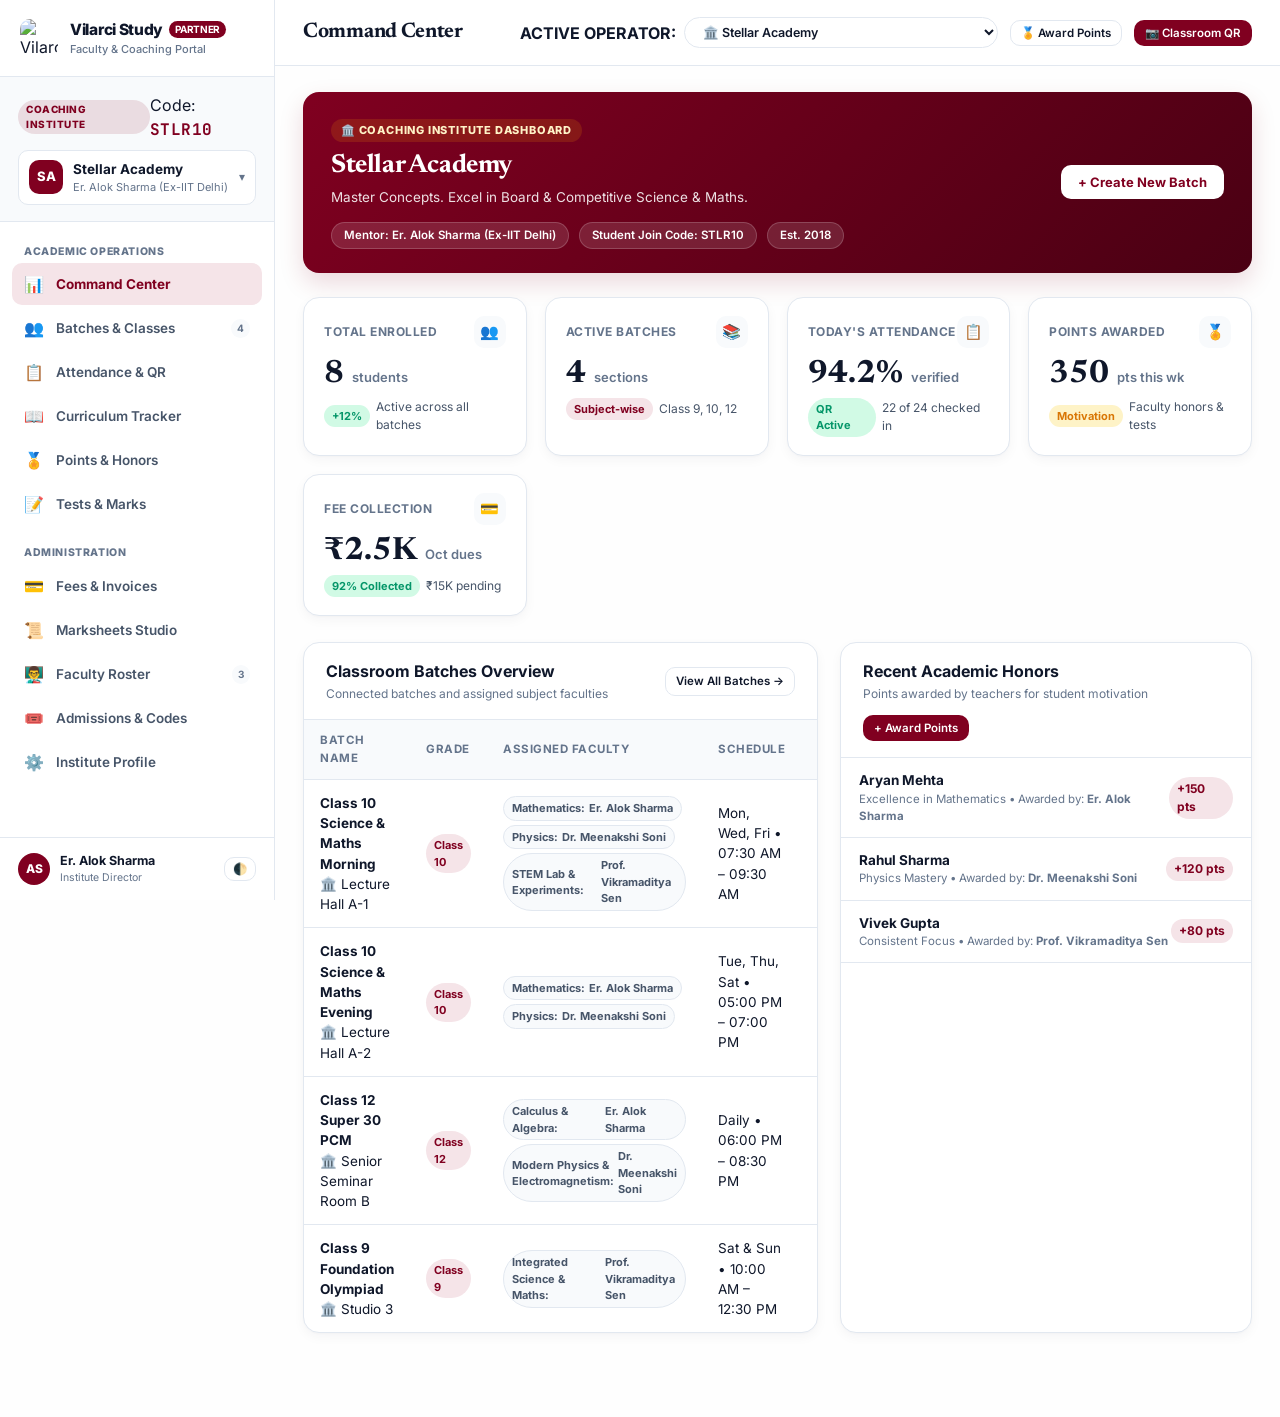
==== Vilarci-study-partner-demo/Antigravity/index.html @ af49e7e1 "feat: complete Vilarci Study Partner prototype (Coaching & Teacher Portal) with dual-operator modes," ====
<!DOCTYPE html>
<html lang="en">
<head>
  <meta charset="UTF-8">
  <meta name="viewport" content="width=device-width, initial-scale=1.0">
  <title>Vilarci Study Partner — Teacher & Coaching Institute Portal</title>
  
  <!-- Favicon -->
  <link rel="icon" type="image/png" href="https://officialpic.vilarci.in/Icons/web-icon.png">
  
  <!-- Google Fonts: Inter, Newsreader, JetBrains Mono -->
  <link rel="preconnect" href="https://fonts.googleapis.com">
  <link rel="preconnect" href="https://fonts.gstatic.com" crossorigin>
  <link href="https://fonts.googleapis.com/css2?family=Inter:wght@400;500;600;700;800&family=JetBrains+Mono:wght@500;700&family=Newsreader:ital,opsz,wght@0,6..72,600;0,6..72,700;1,6..72,600&display=swap" rel="stylesheet">
  
  <link rel="stylesheet" href="css/styles.css">
</head>
<body>

  <div class="app-layout">
    
    <!-- ─── SIDEBAR ───────────────────────────────────────────────────────── -->
    <aside class="app-sidebar" id="appSidebar">
      <div class="sidebar-header">
        <img src="https://officialpic.vilarci.in/Icons/web-icon.png" alt="Vilarci Logo" class="brand-icon">
        <div class="brand-meta">
          <span class="brand-title">Vilarci Study <span class="brand-pill">Partner</span></span>
          <span class="brand-sub">Faculty &amp; Coaching Portal</span>
        </div>
      </div>

      <!-- Active Operator Context Box -->
      <div class="sidebar-operator-box">
        <div class="operator-badge-row">
          <span class="operator-type-tag coaching" id="sidebarOpTypeTag">Coaching Institute</span>
          <span class="text-xs text-muted" id="sidebarOpCodePill">Code: <strong class="op-code-val" id="sidebarOpCode">STLR10</strong></span>
        </div>
        <div class="operator-info-card" id="btnSwitchOperatorCard" title="Click to switch between Coaching Institute and Solo Teacher modes">
          <div class="operator-logo-badge" id="sidebarOpLogo">SA</div>
          <div class="operator-names">
            <div class="op-title" id="sidebarOpName">Stellar Academy</div>
            <div class="op-sub" id="sidebarOpDirector">Er. Alok Sharma (Director)</div>
          </div>
          <span style="font-size:12px; color:var(--text-muted);">▾</span>
        </div>
      </div>

      <!-- Navigation Links -->
      <nav class="sidebar-nav">
        <div class="nav-section-label">Academic Operations</div>
        <a href="#dashboard" class="nav-item active" data-nav="dashboard">
          <span class="nav-icon">📊</span>
          <span>Command Center</span>
        </a>
        <a href="#batches" class="nav-item" data-nav="batches">
          <span class="nav-icon">👥</span>
          <span>Batches &amp; Classes</span>
          <span class="nav-badge" id="navBadgeBatches">4</span>
        </a>
        <a href="#attendance" class="nav-item" data-nav="attendance">
          <span class="nav-icon">📋</span>
          <span>Attendance &amp; QR</span>
        </a>
        <a href="#syllabus" class="nav-item" data-nav="syllabus">
          <span class="nav-icon">📖</span>
          <span>Curriculum Tracker</span>
        </a>
        <a href="#points" class="nav-item" data-nav="points">
          <span class="nav-icon">🏅</span>
          <span>Points &amp; Honors</span>
        </a>
        <a href="#tests" class="nav-item" data-nav="tests">
          <span class="nav-icon">📝</span>
          <span>Tests &amp; Marks</span>
        </a>

        <div class="nav-section-label" style="margin-top:12px;">Administration</div>
        <a href="#fees" class="nav-item" data-nav="fees">
          <span class="nav-icon">💳</span>
          <span>Fees &amp; Invoices</span>
        </a>
        <a href="#marksheets" class="nav-item" data-nav="marksheets">
          <span class="nav-icon">📜</span>
          <span>Marksheets Studio</span>
        </a>
        <a href="#faculty" class="nav-item" id="navItemFaculty" data-nav="faculty">
          <span class="nav-icon">👨‍🏫</span>
          <span>Faculty Roster</span>
          <span class="nav-badge" id="navBadgeFaculty">3</span>
        </a>
        <a href="#admissions" class="nav-item" data-nav="admissions">
          <span class="nav-icon">🎟️</span>
          <span>Admissions &amp; Codes</span>
        </a>
        <a href="#settings" class="nav-item" data-nav="settings">
          <span class="nav-icon">⚙️</span>
          <span>Institute Profile</span>
        </a>
      </nav>

      <!-- Sidebar Footer -->
      <div class="sidebar-footer">
        <div class="user-profile-mini">
          <div class="user-avatar-mini" id="sidebarUserAvatar">AS</div>
          <div class="user-meta-mini">
            <span class="user-name-mini" id="sidebarUserName">Er. Alok Sharma</span>
            <span class="user-role-mini" id="sidebarUserRole">Administrator / Faculty</span>
          </div>
        </div>
        <button type="button" id="btnThemeToggle" class="btn btn-outline btn-sm" title="Toggle Light/Dark Theme" style="padding:4px 8px;">🌓</button>
      </div>
    </aside>

    <!-- ─── MAIN CONTENT ──────────────────────────────────────────────────── -->
    <main class="app-main">
      
      <!-- Top Application Header -->
      <header class="app-header">
        <div class="header-left">
          <button type="button" class="mobile-menu-btn" id="mobileMenuBtn" aria-label="Toggle Navigation">☰</button>
          <h1 class="header-page-title" id="pageTitle">Command Center</h1>
        </div>

        <div class="header-actions">
          <!-- Operator Selector Dropdown -->
          <div style="display:flex; align-items:center; gap:8px;">
            <label for="operatorSelectDropdown" class="text-xs text-muted" style="font-weight:700;">ACTIVE OPERATOR:</label>
            <select id="operatorSelectDropdown" class="operator-switch-select" aria-label="Select Coaching or Teacher Operator">
              <!-- Dynamically populated by JS -->
            </select>
          </div>

          <button type="button" class="btn btn-outline btn-sm" id="btnQuickDispensePoints" title="Award Academic Points to a Student">
            <span>🏅 Award Points</span>
          </button>
          
          <button type="button" class="btn btn-primary btn-sm" id="btnLaunchQrModal">
            <span>📷 Classroom QR</span>
          </button>
        </div>
      </header>

      <!-- Views Container -->
      <div class="view-container">

        <!-- 1. VIEW: COMMAND CENTER (DASHBOARD) -->
        <section id="view-dashboard" class="view-section active">
          
          <!-- Hero Banner -->
          <div class="hero-operator-card" id="dashboardHeroCard">
            <div class="hero-op-left">
              <span class="hero-eyebrow" id="heroOpType">🏛️ COACHING INSTITUTE DASHBOARD</span>
              <h2 class="hero-title" id="heroOpName">Stellar Academy</h2>
              <p class="hero-desc" id="heroOpTagline">Master Concepts. Excel in Board &amp; Competitive Science &amp; Maths.</p>
              <div class="hero-op-badges">
                <span class="hero-pill" id="heroOpDirector">Director: Er. Alok Sharma</span>
                <span class="hero-pill" id="heroOpCode">Join Code: STLR10</span>
                <span class="hero-pill" id="heroOpEst">Est. 2018</span>
              </div>
            </div>
            <div>
              <button type="button" class="btn" style="background:#ffffff; color:var(--primary); font-weight:700;" id="btnHeroCreateBatch">
                + Create New Batch
              </button>
            </div>
          </div>

          <!-- KPI Metric Cards -->
          <div class="kpi-grid">
            <div class="kpi-card">
              <div class="kpi-header">
                <span class="kpi-label">Total Enrolled</span>
                <div class="kpi-icon">👥</div>
              </div>
              <div class="kpi-metric-row">
                <span class="kpi-value" id="kpiTotalStudents">84</span>
                <span class="kpi-unit">students</span>
              </div>
              <div class="kpi-subtext">
                <span class="badge badge-success">+12%</span>
                <span>Active across all batches</span>
              </div>
            </div>

            <div class="kpi-card">
              <div class="kpi-header">
                <span class="kpi-label">Active Batches</span>
                <div class="kpi-icon">📚</div>
              </div>
              <div class="kpi-metric-row">
                <span class="kpi-value" id="kpiActiveBatches">4</span>
                <span class="kpi-unit">sections</span>
              </div>
              <div class="kpi-subtext">
                <span class="badge badge-primary">Subject-wise</span>
                <span>Class 9, 10, 12</span>
              </div>
            </div>

            <div class="kpi-card">
              <div class="kpi-header">
                <span class="kpi-label">Today's Attendance</span>
                <div class="kpi-icon">📋</div>
              </div>
              <div class="kpi-metric-row">
                <span class="kpi-value" id="kpiAttendanceRate">94.2%</span>
                <span class="kpi-unit">verified</span>
              </div>
              <div class="kpi-subtext">
                <span class="badge badge-success">QR Active</span>
                <span>22 of 24 checked in</span>
              </div>
            </div>

            <div class="kpi-card">
              <div class="kpi-header">
                <span class="kpi-label">Points Awarded</span>
                <div class="kpi-icon">🏅</div>
              </div>
              <div class="kpi-metric-row">
                <span class="kpi-value" id="kpiPointsAwarded">1,850</span>
                <span class="kpi-unit">pts this wk</span>
              </div>
              <div class="kpi-subtext">
                <span class="badge badge-warning">Motivation</span>
                <span>Faculty honors &amp; tests</span>
              </div>
            </div>

            <div class="kpi-card">
              <div class="kpi-header">
                <span class="kpi-label">Fee Collection</span>
                <div class="kpi-icon">💳</div>
              </div>
              <div class="kpi-metric-row">
                <span class="kpi-value" id="kpiFeeCollection">₹1.85L</span>
                <span class="kpi-unit">Oct dues</span>
              </div>
              <div class="kpi-subtext">
                <span class="badge badge-success">92% Collected</span>
                <span>₹15K pending</span>
              </div>
            </div>
          </div>

          <!-- Dashboard Two-Column Grid: Live Batches Overview + Recent Points Dispatches -->
          <div class="dashboard-grid">
            <!-- Left Column: Active Batches with Subject-wise Faculty -->
            <article class="card">
              <div class="card-header">
                <div class="card-title-box">
                  <h3 class="card-title">Classroom Batches Overview</h3>
                  <span class="card-subtitle">Connected batches and assigned subject faculties</span>
                </div>
                <a href="#batches" class="btn btn-outline btn-sm">View All Batches →</a>
              </div>
              <div class="card-body" style="padding:0;">
                <div class="table-responsive">
                  <table class="data-table" id="dashboardBatchesTable">
                    <thead>
                      <tr>
                        <th>Batch Name</th>
                        <th>Grade</th>
                        <th>Assigned Faculty</th>
                        <th>Schedule</th>
                        <th>Enrolled</th>
                      </tr>
                    </thead>
                    <tbody id="dashboardBatchesBody">
                      <!-- Populated dynamically by JS -->
                    </tbody>
                  </table>
                </div>
              </div>
            </article>

            <!-- Right Column: Recent Honors & Points Dispatched -->
            <article class="card">
              <div class="card-header">
                <div class="card-title-box">
                  <h3 class="card-title">Recent Academic Honors</h3>
                  <span class="card-subtitle">Points awarded by teachers for student motivation</span>
                </div>
                <button type="button" class="btn btn-primary btn-sm" id="btnDashAwardPoints">+ Award Points</button>
              </div>
              <div class="card-body" style="padding:0;">
                <div id="dashboardRecentPointsList">
                  <!-- Populated dynamically by JS -->
                </div>
              </div>
            </article>
          </div>
        </section>

        <!-- 2. VIEW: BATCHES & CLASSES -->
        <section id="view-batches" class="view-section">
          <div style="display:flex; justify-content:space-between; align-items:center; flex-wrap:wrap; gap:12px; margin-bottom:20px;">
            <div>
              <h2 style="font-size:20px; font-weight:800;">Classroom Batches &amp; Subject Divisions</h2>
              <p class="text-xs text-muted" style="margin-top:2px;">In coaching institutes, batches feature multiple teachers per subject. In solo tuitions, teachers manage their own batches.</p>
            </div>
            <button type="button" class="btn btn-primary" id="btnCreateBatchModal">+ Create New Batch</button>
          </div>

          <!-- Batches Cards Grid -->
          <div class="batches-grid" id="batchesGridContainer">
            <!-- Populated dynamically by JS -->
          </div>

          <!-- Batch Student Roster Viewer (when a batch is selected) -->
          <article class="card" id="batchStudentsRosterCard" style="margin-top:26px;">
            <div class="card-header" style="flex-wrap:wrap; gap:10px;">
              <div>
                <h3 class="card-title" id="rosterBatchTitle">Enrolled Students — Class 10 Science &amp; Maths Morning</h3>
                <span class="card-subtitle">Live points, study streaks, parent contacts, and fee statuses</span>
              </div>
              <div style="display:flex; gap:8px;">
                <button type="button" class="btn btn-outline btn-sm" id="btnExportRoster">Export CSV</button>
                <button type="button" class="btn btn-primary btn-sm" id="btnAddStudentToBatch">+ Add Student</button>
              </div>
            </div>
            <div class="card-body" style="padding:0;">
              <div class="table-responsive">
                <table class="data-table">
                  <thead>
                    <tr>
                      <th>Roll No</th>
                      <th>Student Name</th>
                      <th>Parent / Guardian Contacts</th>
                      <th>Learning Points</th>
                      <th>Streak</th>
                      <th>Attendance</th>
                      <th>Fee Status</th>
                      <th>Actions</th>
                    </tr>
                  </thead>
                  <tbody id="rosterStudentsTableBody">
                    <!-- Populated dynamically by JS -->
                  </tbody>
                </table>
              </div>
            </div>
          </article>
        </section>

        <!-- 3. VIEW: ATTENDANCE & QR CODE TERMINAL -->
        <section id="view-attendance" class="view-section">
          <!-- QR Generator Box -->
          <div class="qr-terminal-box">
            <div class="qr-code-graphic" id="qrCodeDisplayContainer">
              <!-- Animated SVG QR Code -->
              <svg viewBox="0 0 100 100" xmlns="http://www.w3.org/2000/svg">
                <!-- QR Position Detection Patterns -->
                <rect x="5" y="5" width="28" height="28" fill="#800020" rx="3"/>
                <rect x="9" y="9" width="20" height="20" fill="#ffffff" rx="2"/>
                <rect x="13" y="13" width="12" height="12" fill="#800020" rx="1"/>

                <rect x="67" y="5" width="28" height="28" fill="#800020" rx="3"/>
                <rect x="71" y="9" width="20" height="20" fill="#ffffff" rx="2"/>
                <rect x="75" y="13" width="12" height="12" fill="#800020" rx="1"/>

                <rect x="5" y="67" width="28" height="28" fill="#800020" rx="3"/>
                <rect x="9" y="71" width="20" height="20" fill="#ffffff" rx="2"/>
                <rect x="13" y="75" width="12" height="12" fill="#800020" rx="1"/>

                <!-- QR Data Matrix Pattern -->
                <rect x="38" y="10" width="5" height="5" fill="#800020"/>
                <rect x="48" y="10" width="5" height="5" fill="#800020"/>
                <rect x="58" y="10" width="5" height="5" fill="#800020"/>
                <rect x="40" y="22" width="6" height="6" fill="#800020"/>
                <rect x="52" y="24" width="7" height="7" fill="#800020"/>
                <rect x="12" y="42" width="6" height="6" fill="#800020"/>
                <rect x="24" y="44" width="7" height="7" fill="#800020"/>
                <rect x="38" y="40" width="8" height="8" fill="#D97706"/>
                <rect x="52" y="42" width="6" height="6" fill="#800020"/>
                <rect x="68" y="44" width="8" height="8" fill="#800020"/>
                <rect x="82" y="40" width="6" height="6" fill="#800020"/>
                <rect x="40" y="60" width="6" height="6" fill="#800020"/>
                <rect x="54" y="58" width="8" height="8" fill="#800020"/>
                <rect x="42" y="74" width="7" height="7" fill="#800020"/>
                <rect x="58" y="72" width="6" height="6" fill="#800020"/>
                <rect x="74" y="68" width="6" height="6" fill="#800020"/>
                <rect x="84" y="78" width="6" height="6" fill="#800020"/>
              </svg>
            </div>

            <div class="qr-terminal-info">
              <span class="qr-terminal-badge">LIVE CLASSROOM QR TERMINAL</span>
              <h2 class="qr-terminal-title" id="qrBatchTitle">Class 10 Science &amp; Maths Morning Check-in</h2>
              <p class="qr-terminal-desc">Project this QR code onto the classroom screen or tablet. Students scan using their <strong>Vilarci Study</strong> mobile portal to verify attendance and claim <strong>+10 learning points</strong>.</p>
              <div style="display:flex; gap:10px; align-items:center; flex-wrap:wrap;">
                <span class="qr-token-pill" id="qrTokenDisplay">TOKEN: STLR-QR-20261019-B10M-SECURE</span>
                <button type="button" class="btn btn-outline btn-sm" id="btnRefreshQr">🔄 Refresh Token</button>
                <button type="button" class="btn btn-primary btn-sm" id="btnProjectorMode">📺 Fullscreen Mode</button>
              </div>
            </div>
          </div>

          <!-- Attendance Roster Grid Card -->
          <article class="card">
            <div class="card-header" style="flex-wrap:wrap; gap:12px;">
              <div>
                <h3 class="card-title">Daily Attendance Sheet — 19 Oct 2026</h3>
                <span class="card-subtitle">Click Present, Absent, or Late to manually override student status</span>
              </div>
              <div style="display:flex; gap:8px;">
                <button type="button" class="btn btn-outline btn-sm" id="btnMarkAllPresent">✓ Mark All Present</button>
                <button type="button" class="btn btn-primary btn-sm" id="btnSaveAttendance">Save Attendance Session</button>
              </div>
            </div>
            <div class="card-body" style="padding:0;">
              <div class="table-responsive">
                <table class="data-table">
                  <thead>
                    <tr>
                      <th>Roll No</th>
                      <th>Student Name</th>
                      <th>QR Check-in Time</th>
                      <th>Status Toggle</th>
                      <th>Points Granted</th>
                      <th>Parent Notification</th>
                    </tr>
                  </thead>
                  <tbody id="attendanceSheetTableBody">
                    <!-- Populated dynamically by JS -->
                  </tbody>
                </table>
              </div>
            </div>
          </article>
        </section>

        <!-- 4. VIEW: CURRICULUM & SYLLABUS TRACKER -->
        <section id="view-syllabus" class="view-section">
          <div style="display:flex; justify-content:space-between; align-items:center; flex-wrap:wrap; gap:12px; margin-bottom:20px;">
            <div>
              <h2 style="font-size:20px; font-weight:800;">Curriculum &amp; Syllabus Manager</h2>
              <p class="text-xs text-muted" style="margin-top:2px;">Track lecture progression, set topic completion, and see how many students marked revision on their portal.</p>
            </div>
            <button type="button" class="btn btn-primary" id="btnAddTopicModal">+ Add Chapter / Topic</button>
          </div>

          <article class="card">
            <div class="card-header">
              <div class="card-title-box">
                <h3 class="card-title">Curriculum Topics Breakdown</h3>
                <span class="card-subtitle">Filtered for active operator batches</span>
              </div>
              <div style="display:flex; gap:8px;">
                <select id="syllabusBatchFilter" class="form-select" style="font-size:12px; padding:4px 10px; width:auto;">
                  <!-- Populated dynamically -->
                </select>
              </div>
            </div>
            <div class="card-body" style="padding:0;">
              <div class="table-responsive">
                <table class="data-table">
                  <thead>
                    <tr>
                      <th>Subject</th>
                      <th>Chapter</th>
                      <th>Topic Description</th>
                      <th>Assigned Faculty</th>
                      <th>Status</th>
                      <th>Students Revised</th>
                      <th>Actions</th>
                    </tr>
                  </thead>
                  <tbody id="syllabusTableBody">
                    <!-- Populated dynamically by JS -->
                  </tbody>
                </table>
              </div>
            </div>
          </article>
        </section>

        <!-- 5. VIEW: POINTS & ACADEMIC HONORS DISPENSER -->
        <section id="view-points" class="view-section">
          <div style="display:flex; justify-content:space-between; align-items:center; flex-wrap:wrap; gap:12px; margin-bottom:20px;">
            <div>
              <h2 style="font-size:20px; font-weight:800;">Academic Points &amp; Honors Dispenser</h2>
              <p class="text-xs text-muted" style="margin-top:2px;">Award academic honors to students. These points appear on the student portal and drive the <strong>Batch Point Leaderboard</strong>!</p>
            </div>
          </div>

          <!-- Two-Column Layout: Award Form + Live Batch Leaderboard Preview -->
          <div class="dashboard-grid">
            
            <!-- Left: Award Points Form Card -->
            <article class="card">
              <div class="card-header">
                <div class="card-title-box">
                  <h3 class="card-title">Grant Faculty Points</h3>
                  <span class="card-subtitle">Award points for test scores, homework diligence, or classroom excellence</span>
                </div>
              </div>
              <div class="card-body">
                <form id="formAwardPoints">
                  <div class="form-group">
                    <label class="form-label" for="awardSelectBatch">1. Select Batch:</label>
                    <select id="awardSelectBatch" class="form-select" required>
                      <!-- Populated dynamically -->
                    </select>
                  </div>

                  <div class="form-group">
                    <label class="form-label" for="awardSelectStudent">2. Select Student:</label>
                    <select id="awardSelectStudent" class="form-select" required>
                      <!-- Populated dynamically -->
                    </select>
                  </div>

                  <div class="form-group">
                    <label class="form-label" for="awardPointsAmount">3. Points to Grant:</label>
                    <div style="display:flex; gap:8px; margin-bottom:8px;">
                      <button type="button" class="btn btn-outline btn-sm quick-pts-btn" data-pts="50">+50 pts</button>
                      <button type="button" class="btn btn-outline btn-sm quick-pts-btn" data-pts="100">+100 pts</button>
                      <button type="button" class="btn btn-outline btn-sm quick-pts-btn" data-pts="150">+150 pts</button>
                      <button type="button" class="btn btn-outline btn-sm quick-pts-btn" data-pts="200">+200 pts</button>
                    </div>
                    <input type="number" id="awardPointsAmount" class="form-input" min="10" max="1000" value="100" required>
                  </div>

                  <div class="form-group">
                    <label class="form-label" for="awardCategory">4. Achievement Category:</label>
                    <select id="awardCategory" class="form-select" required>
                      <option value="Excellence in Mathematics">🏅 Test Excellence &amp; Score Mastery</option>
                      <option value="Physics Problem Solving">💡 Concept Mastery &amp; Problem Solving</option>
                      <option value="Consistent Homework Diligence">🔥 Homework Diligence &amp; Streak</option>
                      <option value="Classroom Participation & Peer Help">🤝 Peer Assistance &amp; STEM Lab Leadership</option>
                      <option value="Special Faculty Honor">⭐ Special Director / Faculty Citation</option>
                    </select>
                  </div>

                  <div class="form-group">
                    <label class="form-label" for="awardReasonText">5. Teacher's Note / Feedback:</label>
                    <textarea id="awardReasonText" class="form-textarea" rows="3" placeholder="e.g. Scored 100/100 in Quadratic Equations test with exceptional neatness." required></textarea>
                  </div>

                  <button type="submit" class="btn btn-primary" style="width:100%; padding:10px;">
                    🏅 Dispatch Academic Points to Student
                  </button>
                </form>
              </div>
            </article>

            <!-- Right: Live Batch Leaderboard Preview -->
            <article class="card">
              <div class="card-header">
                <div class="card-title-box">
                  <h3 class="card-title">Live Batch Standings Preview</h3>
                  <span class="card-subtitle">Real-time points ranking as visible to students in this batch</span>
                </div>
              </div>
              <div class="card-body" style="padding:0;">
                <div id="liveBatchLeaderboardPreview">
                  <!-- Populated dynamically by JS -->
                </div>
              </div>
            </article>

          </div>

          <!-- Points Dispatch History Audit Table -->
          <article class="card" style="margin-top:24px;">
            <div class="card-header">
              <div class="card-title-box">
                <h3 class="card-title">Points Dispatch Ledger (Audit Log)</h3>
                <span class="card-subtitle">Complete history of points awarded by teachers in this center</span>
              </div>
            </div>
            <div class="card-body" style="padding:0;">
              <div class="table-responsive">
                <table class="data-table">
                  <thead>
                    <tr>
                      <th>Date</th>
                      <th>Student Name</th>
                      <th>Awarded By</th>
                      <th>Category</th>
                      <th>Reason / Citation</th>
                      <th>Points</th>
                    </tr>
                  </thead>
                  <tbody id="pointsLedgerTableBody">
                    <!-- Populated dynamically by JS -->
                  </tbody>
                </table>
              </div>
            </div>
          </article>
        </section>

        <!-- 6. VIEW: TESTS, QUIZZES & MARKS -->
        <section id="view-tests" class="view-section">
          <div style="display:flex; justify-content:space-between; align-items:center; flex-wrap:wrap; gap:12px; margin-bottom:20px;">
            <div>
              <h2 style="font-size:20px; font-weight:800;">Assessments &amp; Test Marks Manager</h2>
              <p class="text-xs text-muted" style="margin-top:2px;">Schedule chapter prelims, record student marks, and view batch performance analytics.</p>
            </div>
            <button type="button" class="btn btn-primary" id="btnScheduleTestModal">+ Schedule New Test</button>
          </div>

          <div class="batches-grid" id="testsGridContainer">
            <!-- Populated dynamically by JS -->
          </div>
        </section>

        <!-- 7. VIEW: FEES, INVOICES & LEDGER -->
        <section id="view-fees" class="view-section">
          <div style="display:flex; justify-content:space-between; align-items:center; flex-wrap:wrap; gap:12px; margin-bottom:20px;">
            <div>
              <h2 style="font-size:20px; font-weight:800;">Tuition Fees &amp; Invoices Ledger</h2>
              <p class="text-xs text-muted" style="margin-top:2px;">Track monthly fees, record offline cash/UPI settlements, and generate official stamped receipts.</p>
            </div>
            <button type="button" class="btn btn-primary" id="btnRecordPaymentModal">💳 Record Offline Payment</button>
          </div>

          <article class="card">
            <div class="card-header" style="flex-wrap:wrap; gap:12px;">
              <div class="card-title-box">
                <h3 class="card-title">Student Fee Records — October 2026</h3>
                <span class="card-subtitle">Verified parent contacts and receipts</span>
              </div>
              <div style="display:flex; gap:8px;">
                <select id="feeStatusFilter" class="form-select" style="font-size:12px; padding:4px 10px; width:auto;">
                  <option value="all">All Invoices</option>
                  <option value="paid">Paid Only</option>
                  <option value="pending">Pending Only</option>
                  <option value="overdue">Overdue Only</option>
                </select>
              </div>
            </div>
            <div class="card-body" style="padding:0;">
              <div class="table-responsive">
                <table class="data-table">
                  <thead>
                    <tr>
                      <th>Invoice No</th>
                      <th>Student Name</th>
                      <th>Parent Phone</th>
                      <th>Month</th>
                      <th>Amount</th>
                      <th>Status</th>
                      <th>Settled Mode</th>
                      <th>Receipt</th>
                    </tr>
                  </thead>
                  <tbody id="feesTableBody">
                    <!-- Populated dynamically by JS -->
                  </tbody>
                </table>
              </div>
            </div>
          </article>
        </section>

        <!-- 8. VIEW: MARKSHEETS & CREDENTIALS STUDIO -->
        <section id="view-marksheets" class="view-section">
          <div style="display:flex; justify-content:space-between; align-items:center; flex-wrap:wrap; gap:12px; margin-bottom:20px;">
            <div>
              <h2 style="font-size:20px; font-weight:800;">Academic Marksheets &amp; Credentials Studio</h2>
              <p class="text-xs text-muted" style="margin-top:2px;">Issue official institution-stamped report cards with director signatures and verification hashes.</p>
            </div>
            <button type="button" class="btn btn-primary" id="btnIssueMarksheetModal">+ Issue New Marksheet</button>
          </div>

          <article class="card">
            <div class="card-header">
              <div class="card-title-box">
                <h3 class="card-title">Issued Academic Documents Registry</h3>
                <span class="card-subtitle">Verifiable by parents and schools</span>
              </div>
            </div>
            <div class="card-body" style="padding:0;">
              <div class="table-responsive">
                <table class="data-table">
                  <thead>
                    <tr>
                      <th>Ref Number</th>
                      <th>Student Name</th>
                      <th>Roll No</th>
                      <th>Exam Term</th>
                      <th>Score</th>
                      <th>Grade</th>
                      <th>Issued By</th>
                      <th>Actions</th>
                    </tr>
                  </thead>
                  <tbody id="marksheetsTableBody">
                    <!-- Populated dynamically by JS -->
                  </tbody>
                </table>
              </div>
            </div>
          </article>
        </section>

        <!-- 9. VIEW: FACULTY ROSTER (COACHING MODE) -->
        <section id="view-faculty" class="view-section">
          <div style="display:flex; justify-content:space-between; align-items:center; flex-wrap:wrap; gap:12px; margin-bottom:20px;">
            <div>
              <h2 style="font-size:20px; font-weight:800;">Faculty &amp; Teaching Staff Directory</h2>
              <p class="text-xs text-muted" style="margin-top:2px;">For coaching institutes: manage educators, qualifications, assigned subjects, and batches.</p>
            </div>
            <button type="button" class="btn btn-primary" id="btnAddFacultyModal">+ Add Faculty Member</button>
          </div>

          <div class="batches-grid" id="facultyGridContainer">
            <!-- Populated dynamically by JS -->
          </div>
        </section>

        <!-- 10. VIEW: ADMISSIONS & CODES -->
        <section id="view-admissions" class="view-section">
          <div style="display:flex; justify-content:space-between; align-items:center; flex-wrap:wrap; gap:12px; margin-bottom:20px;">
            <div>
              <h2 style="font-size:20px; font-weight:800;">Student Admissions &amp; Center Join Codes</h2>
              <p class="text-xs text-muted" style="margin-top:2px;">Students link with this center using the 6-character code below.</p>
            </div>
          </div>

          <!-- Code Banner -->
          <div class="qr-terminal-box">
            <div style="font-family:var(--font-mono); font-size:36px; font-weight:800; background:var(--primary-light); color:var(--primary); padding:16px 28px; border-radius:var(--radius-lg); border:2px dashed var(--primary);" id="admCodeBox">
              STLR10
            </div>
            <div style="flex:1;">
              <span class="badge badge-primary">ACTIVE JOIN CODE</span>
              <h3 style="font-size:18px; font-weight:700; margin:6px 0;" id="admCenterName">Stellar Academy</h3>
              <p class="text-xs text-muted" style="line-height:1.45;">Share this code with students or parents. In their <strong>Vilarci Study</strong> portal, tapping "+ Join New Coaching" and entering this code instantly connects them to your center.</p>
              <div style="margin-top:10px; display:flex; gap:8px;">
                <button type="button" class="btn btn-outline btn-sm" id="btnCopyInviteCode">📋 Copy Join Code</button>
                <button type="button" class="btn btn-primary btn-sm" id="btnShareWhatsApp">📲 Share via WhatsApp</button>
              </div>
            </div>
          </div>
        </section>

        <!-- 11. VIEW: SETTINGS & PROFILE -->
        <section id="view-settings" class="view-section">
          <h2 style="font-size:20px; font-weight:800; margin-bottom:6px;">Institute &amp; Teacher Profile Settings</h2>
          <p class="text-xs text-muted" style="margin-bottom:20px;">Manage institute details, contact phone, bank UPI ID for fee collection, and display language.</p>

          <article class="card">
            <div class="card-header">
              <h3 class="card-title">Profile Information</h3>
            </div>
            <div class="card-body">
              <form id="formSettingsProfile">
                <div style="display:grid; grid-template-columns:1fr 1fr; gap:16px;">
                  <div class="form-group">
                    <label class="form-label" for="setOpName">Center / Faculty Name:</label>
                    <input type="text" id="setOpName" class="form-input" value="Stellar Academy">
                  </div>
                  <div class="form-group">
                    <label class="form-label" for="setDirectorName">Director / Principal:</label>
                    <input type="text" id="setDirectorName" class="form-input" value="Er. Alok Sharma (Ex-IIT Delhi)">
                  </div>
                  <div class="form-group">
                    <label class="form-label" for="setPhone">Official Phone:</label>
                    <input type="text" id="setPhone" class="form-input" value="+91 98765 43210">
                  </div>
                  <div class="form-group">
                    <label class="form-label" for="setEmail">Official Email:</label>
                    <input type="email" id="setEmail" class="form-input" value="admin@stellaracademy.edu.in">
                  </div>
                  <div class="form-group">
                    <label class="form-label" for="setBankUpi">Fee Collection UPI ID:</label>
                    <input type="text" id="setBankUpi" class="form-input" value="stellaracademy@okhdfcbank">
                  </div>
                  <div class="form-group">
                    <label class="form-label" for="setLanguage">Portal Language:</label>
                    <select id="setLanguage" class="form-select">
                      <option value="en">English (Active)</option>
                      <option value="bn" disabled>Bengali (বাংলা) — Coming Soon</option>
                    </select>
                  </div>
                </div>
                <div class="form-group">
                  <label class="form-label" for="setAddress">Campus / Classroom Address:</label>
                  <textarea id="setAddress" class="form-textarea" rows="2">42, Orbit Lane, Science Nagar, Pune – 411021</textarea>
                </div>
                <button type="submit" class="btn btn-primary">Save Profile Changes</button>
              </form>
            </div>
          </article>
        </section>

      </div>
    </main>

  </div>

  <!-- ─── MODAL: AWARD POINTS ─────────────────────────────────────────────── -->
  <div class="modal-overlay" id="modalAwardPoints">
    <div class="modal-window">
      <div class="modal-header">
        <h3 class="modal-title">🏅 Dispatch Academic Points</h3>
        <button type="button" class="modal-close-btn" data-close-modal="modalAwardPoints">&times;</button>
      </div>
      <div class="modal-body">
        <form id="formModalAwardPoints">
          <div class="form-group">
            <label class="form-label">Batch:</label>
            <select id="modalAwardBatch" class="form-select" required></select>
          </div>
          <div class="form-group">
            <label class="form-label">Student:</label>
            <select id="modalAwardStudent" class="form-select" required></select>
          </div>
          <div class="form-group">
            <label class="form-label">Points to Grant:</label>
            <input type="number" id="modalAwardPointsInput" class="form-input" value="100" min="10" max="1000" required>
          </div>
          <div class="form-group">
            <label class="form-label">Category:</label>
            <select id="modalAwardCategorySelect" class="form-select" required>
              <option value="Excellence in Mathematics">Test Excellence</option>
              <option value="Concept Mastery">Concept Mastery</option>
              <option value="Consistent Homework Diligence">Homework Streak</option>
              <option value="Classroom Leadership">Classroom Leadership</option>
            </select>
          </div>
          <div class="form-group">
            <label class="form-label">Teacher Feedback Citation:</label>
            <textarea id="modalAwardCitation" class="form-textarea" rows="2" placeholder="e.g. Scored 100% in test" required></textarea>
          </div>
          <button type="submit" class="btn btn-primary" style="width:100%;">Dispatch Points Now</button>
        </form>
      </div>
    </div>
  </div>

  <!-- ─── MODAL: CREATE BATCH ─────────────────────────────────────────────── -->
  <div class="modal-overlay" id="modalCreateBatch">
    <div class="modal-window">
      <div class="modal-header">
        <h3 class="modal-title">+ Create New Classroom Batch</h3>
        <button type="button" class="modal-close-btn" data-close-modal="modalCreateBatch">&times;</button>
      </div>
      <div class="modal-body">
        <form id="formModalCreateBatch">
          <div class="form-group">
            <label class="form-label">Batch Name:</label>
            <input type="text" id="newBatchName" class="form-input" placeholder="e.g. Class 10 Foundation Science Morning" required>
          </div>
          <div style="display:grid; grid-template-columns:1fr 1fr; gap:12px;">
            <div class="form-group">
              <label class="form-label">Grade / Standard:</label>
              <select id="newBatchGrade" class="form-select">
                <option value="Class 10">Class 10</option>
                <option value="Class 9">Class 9</option>
                <option value="Class 11">Class 11</option>
                <option value="Class 12">Class 12</option>
                <option value="Class 8">Class 8</option>
              </select>
            </div>
            <div class="form-group">
              <label class="form-label">Academic Board:</label>
              <select id="newBatchBoard" class="form-select">
                <option value="CBSE">CBSE</option>
                <option value="ICSE">ICSE</option>
                <option value="State Board">State Board</option>
              </select>
            </div>
          </div>
          <div class="form-group">
            <label class="form-label">Primary Subject(s):</label>
            <input type="text" id="newBatchSubject" class="form-input" placeholder="e.g. Maths &amp; Physics" required>
          </div>
          <div class="form-group">
            <label class="form-label">Weekly Schedule:</label>
            <input type="text" id="newBatchSchedule" class="form-input" placeholder="e.g. Mon, Wed, Fri • 07:30 AM – 09:30 AM" required>
          </div>
          <div style="display:grid; grid-template-columns:1fr 1fr; gap:12px;">
            <div class="form-group">
              <label class="form-label">Monthly Tuition Fee (₹):</label>
              <input type="number" id="newBatchFee" class="form-input" value="2500" required>
            </div>
            <div class="form-group">
              <label class="form-label">Max Student Capacity:</label>
              <input type="number" id="newBatchCapacity" class="form-input" value="30" required>
            </div>
          </div>
          <button type="submit" class="btn btn-primary" style="width:100%;">Create Batch &amp; Publish</button>
        </form>
      </div>
    </div>
  </div>

  <!-- ─── MODAL: PRINT OFFICIAL RECEIPT ───────────────────────────────────── -->
  <div class="modal-overlay" id="modalPrintReceipt">
    <div class="modal-window" style="max-width:550px;">
      <div class="modal-header">
        <h3 class="modal-title">Official Fee Payment Voucher</h3>
        <button type="button" class="modal-close-btn" data-close-modal="modalPrintReceipt">&times;</button>
      </div>
      <div class="modal-body" id="receiptPrintArea">
        <!-- Dynamically rendered receipt letterhead -->
      </div>
      <div class="modal-footer">
        <button type="button" class="btn btn-outline" data-close-modal="modalPrintReceipt">Close</button>
        <button type="button" class="btn btn-primary" id="btnTriggerReceiptPrint">🖨️ Print Stamped Receipt</button>
      </div>
    </div>
  </div>

  <!-- Scripts -->
  <script src="js/data.js"></script>
  <script src="js/main.js"></script>
</body>
</html>
---- Vilarci-study-partner-demo/Antigravity/css/styles.css ----
/* css/styles.css — Vilarci Study Partner (Teacher & Coaching Portal - Regal Maroon Edition) */

:root {
  /* Brand Tokens - Regal Maroon & Editorial Amber */
  --primary: #800020;            /* Scholarly Burgundy / Maroon */
  --primary-hover: #990026;
  --primary-light: #f5e4e8;      /* Soft tint for badges and headers */
  --accent: #D97706;             /* Golden Amber */
  --accent-light: #fef3c7;
  --success: #059669;
  --success-light: #d1fae5;
  --warning: #d97706;
  --warning-light: #fef3c7;
  --danger: #dc2626;
  --danger-light: #fee2e2;

  /* Surfaces & Canvas */
  --bg-app: #fefefe;             /* Clean editorial canvas */
  --surface: #ffffff;
  --surface-card: #ffffff;
  --surface-muted: #f8fafc;
  --surface-elevated: #ffffff;
  --border: #e2e8f0;
  --border-focus: #800020;

  /* Typography Colors */
  --text-main: #0f172a;
  --text-secondary: #475569;
  --text-muted: #64748b;
  --text-inverse: #ffffff;

  /* Typography Fonts */
  --font-sans: 'Inter', -apple-system, BlinkMacSystemFont, 'Segoe UI', Roboto, sans-serif;
  --font-serif: 'Newsreader', 'Playfair Display', Georgia, serif;
  --font-mono: 'JetBrains Mono', 'Fira Code', monospace;

  /* Layout Constants */
  --sidebar-width: 275px;
  --header-height: 66px;
  --radius-sm: 6px;
  --radius-md: 10px;
  --radius-lg: 16px;
  --radius-xl: 22px;
  --radius-pill: 9999px;

  /* Elevation Shadows */
  --shadow-subtle: 0 1px 3px rgba(15, 23, 42, 0.05);
  --shadow-card: 0 4px 12px rgba(15, 23, 42, 0.04), 0 1px 2px rgba(15, 23, 42, 0.02);
  --shadow-modal: 0 20px 40px rgba(15, 23, 42, 0.16);

  --transition-fast: 150ms cubic-bezier(0.4, 0, 0.2, 1);
  --transition-normal: 250ms cubic-bezier(0.4, 0, 0.2, 1);
}

[data-theme="dark"] {
  --bg-app: #12070A;             /* Deep Velvet Obsidian */
  --surface: #1E0E14;
  --surface-card: #25121A;
  --surface-muted: #2E1720;
  --surface-elevated: #331A24;
  --border: #441A27;
  --border-focus: #F7AAB7;
  --primary-light: rgba(128, 0, 32, 0.35);

  --text-main: #f8fafc;
  --text-secondary: #cbd5e1;
  --text-muted: #94a3b8;
  --shadow-card: 0 4px 16px rgba(0, 0, 0, 0.4);
}

/* Base Resets */
*, *::before, *::after {
  box-sizing: border-box;
  margin: 0;
  padding: 0;
}

body {
  font-family: var(--font-sans);
  background: var(--bg-app);
  color: var(--text-main);
  line-height: 1.5;
  -webkit-font-smoothing: antialiased;
  min-height: 100vh;
  display: flex;
  overflow-x: hidden;
}

a {
  color: inherit;
  text-decoration: none;
}

button, input, select, textarea {
  font-family: inherit;
  font-size: inherit;
}

/* Layout Framework */
.app-layout {
  display: flex;
  width: 100%;
  min-height: 100vh;
}

/* Sidebar Navigation */
.app-sidebar {
  width: var(--sidebar-width);
  background: var(--surface);
  border-right: 1px solid var(--border);
  display: flex;
  flex-direction: column;
  position: fixed;
  top: 0;
  bottom: 0;
  left: 0;
  z-index: 50;
  overflow-y: auto;
  transition: transform var(--transition-normal);
}

.sidebar-header {
  padding: 18px 20px;
  display: flex;
  align-items: center;
  gap: 12px;
  border-bottom: 1px solid var(--border);
}

.brand-icon {
  width: 38px;
  height: 38px;
  border-radius: var(--radius-md);
  object-fit: cover;
  flex-shrink: 0;
}

.brand-meta {
  display: flex;
  flex-direction: column;
}

.brand-title {
  font-size: 15.5px;
  font-weight: 800;
  color: var(--text-main);
  letter-spacing: -0.3px;
  display: flex;
  align-items: center;
  gap: 6px;
}

.brand-pill {
  font-size: 10px;
  font-weight: 700;
  color: #ffffff;
  background: var(--primary);
  padding: 1px 6px;
  border-radius: var(--radius-pill);
  text-transform: uppercase;
}

.brand-sub {
  font-size: 11px;
  color: var(--text-muted);
  font-weight: 500;
}

/* Operator Context Card in Sidebar */
.sidebar-operator-box {
  padding: 16px 18px;
  background: var(--surface-muted);
  border-bottom: 1px solid var(--border);
}

.operator-badge-row {
  display: flex;
  align-items: center;
  justify-content: space-between;
  margin-bottom: 8px;
}

.operator-type-tag {
  font-size: 10px;
  font-weight: 800;
  text-transform: uppercase;
  letter-spacing: 0.5px;
  padding: 2px 8px;
  border-radius: var(--radius-pill);
}

.operator-type-tag.coaching {
  background: rgba(128, 0, 32, 0.12);
  color: var(--primary);
}

.operator-type-tag.solo {
  background: rgba(2, 132, 199, 0.12);
  color: #0284c7;
}

.operator-info-card {
  display: flex;
  align-items: center;
  gap: 10px;
  cursor: pointer;
  padding: 8px 10px;
  border-radius: var(--radius-md);
  border: 1px solid var(--border);
  background: var(--surface);
  transition: all var(--transition-fast);
}

.operator-info-card:hover {
  border-color: var(--primary);
  box-shadow: var(--shadow-subtle);
}

.operator-logo-badge {
  width: 34px;
  height: 34px;
  border-radius: var(--radius-md);
  background: var(--primary);
  color: #ffffff;
  display: flex;
  align-items: center;
  justify-content: center;
  font-size: 13px;
  font-weight: 800;
  flex-shrink: 0;
}

.operator-names {
  flex: 1;
  overflow: hidden;
}

.op-title {
  font-size: 13.5px;
  font-weight: 700;
  white-space: nowrap;
  overflow: hidden;
  text-overflow: ellipsis;
  color: var(--text-main);
}

.op-sub {
  font-size: 11px;
  color: var(--text-muted);
  white-space: nowrap;
  overflow: hidden;
  text-overflow: ellipsis;
}

.operator-code-pill {
  margin-top: 8px;
  display: flex;
  align-items: center;
  justify-content: space-between;
  font-size: 11px;
  color: var(--text-secondary);
  background: var(--surface);
  border: 1px dashed var(--border);
  padding: 4px 10px;
  border-radius: var(--radius-sm);
}

.op-code-val {
  font-family: var(--font-mono);
  font-weight: 700;
  color: var(--primary);
  letter-spacing: 0.5px;
}

/* Navigation List */
.sidebar-nav {
  padding: 14px 12px;
  flex: 1;
}

.nav-section-label {
  font-size: 10.5px;
  font-weight: 800;
  text-transform: uppercase;
  letter-spacing: 0.6px;
  color: var(--text-muted);
  padding: 8px 12px 4px 12px;
}

.nav-item {
  display: flex;
  align-items: center;
  gap: 12px;
  padding: 9px 12px;
  border-radius: var(--radius-md);
  font-size: 13.5px;
  font-weight: 600;
  color: var(--text-secondary);
  transition: all var(--transition-fast);
  margin-bottom: 2px;
}

.nav-item:hover {
  color: var(--text-main);
  background: var(--surface-muted);
}

.nav-item.active {
  color: var(--primary);
  background: var(--primary-light);
  font-weight: 700;
}

.nav-item .nav-icon {
  font-size: 16px;
  width: 20px;
  display: flex;
  align-items: center;
  justify-content: center;
}

.nav-item .nav-badge {
  margin-left: auto;
  font-size: 10px;
  font-weight: 700;
  padding: 2px 6px;
  border-radius: var(--radius-pill);
  background: var(--surface-muted);
  color: var(--text-muted);
}

.nav-item.active .nav-badge {
  background: var(--primary);
  color: #ffffff;
}

/* Sidebar Footer */
.sidebar-footer {
  padding: 14px 18px;
  border-top: 1px solid var(--border);
  display: flex;
  align-items: center;
  justify-content: space-between;
}

.user-profile-mini {
  display: flex;
  align-items: center;
  gap: 10px;
}

.user-avatar-mini {
  width: 32px;
  height: 32px;
  border-radius: var(--radius-pill);
  background: var(--primary);
  color: #ffffff;
  display: flex;
  align-items: center;
  justify-content: center;
  font-size: 12px;
  font-weight: 800;
}

.user-meta-mini {
  display: flex;
  flex-direction: column;
}

.user-name-mini {
  font-size: 12.5px;
  font-weight: 700;
  color: var(--text-main);
}

.user-role-mini {
  font-size: 10.5px;
  color: var(--text-muted);
}

/* Main Content Area */
.app-main {
  flex: 1;
  margin-left: var(--sidebar-width);
  display: flex;
  flex-direction: column;
  min-width: 0;
  min-height: 100vh;
}

/* Top App Header */
.app-header {
  height: var(--header-height);
  background: var(--surface);
  border-bottom: 1px solid var(--border);
  display: flex;
  align-items: center;
  justify-content: space-between;
  padding: 0 28px;
  position: sticky;
  top: 0;
  z-index: 40;
}

.header-left {
  display: flex;
  align-items: center;
  gap: 16px;
}

.mobile-menu-btn {
  display: none;
  background: transparent;
  border: none;
  font-size: 20px;
  cursor: pointer;
  color: var(--text-main);
}

.header-page-title {
  font-family: var(--font-serif);
  font-size: 21px;
  font-weight: 700;
  color: var(--text-main);
  letter-spacing: -0.3px;
}

.header-actions {
  display: flex;
  align-items: center;
  gap: 12px;
}

/* Operator Quick Switch Dropdown */
.operator-switch-select {
  padding: 6px 14px;
  font-size: 12.5px;
  font-weight: 600;
  border-radius: var(--radius-pill);
  border: 1px solid var(--border);
  background: var(--surface);
  color: var(--text-main);
  cursor: pointer;
  transition: all var(--transition-fast);
}

.operator-switch-select:focus {
  outline: none;
  border-color: var(--primary);
}

.header-btn {
  display: inline-flex;
  align-items: center;
  gap: 6px;
  padding: 7px 12px;
  border-radius: var(--radius-md);
  border: 1px solid var(--border);
  background: var(--surface);
  color: var(--text-secondary);
  font-size: 12.5px;
  font-weight: 600;
  cursor: pointer;
  transition: all var(--transition-fast);
}

.header-btn:hover {
  background: var(--surface-muted);
  color: var(--text-main);
}

.header-btn.primary {
  background: var(--primary);
  border-color: var(--primary);
  color: #ffffff;
}

.header-btn.primary:hover {
  background: var(--primary-hover);
}

/* Page Containers */
.view-container {
  padding: 26px 28px 60px 28px;
  max-width: 1400px;
  width: 100%;
}

.view-section {
  display: none;
}

.view-section.active {
  display: block;
}

/* Hero Banner Cards */
.hero-operator-card {
  background: linear-gradient(135deg, #800020 0%, #4a0013 100%);
  color: #ffffff;
  border-radius: var(--radius-lg);
  padding: 24px 28px;
  margin-bottom: 24px;
  display: flex;
  justify-content: space-between;
  align-items: center;
  flex-wrap: wrap;
  gap: 20px;
  box-shadow: 0 10px 24px rgba(128, 0, 32, 0.15);
}

.hero-op-left {
  max-width: 700px;
}

.hero-eyebrow {
  display: inline-flex;
  align-items: center;
  gap: 6px;
  font-size: 11px;
  font-weight: 800;
  text-transform: uppercase;
  letter-spacing: 0.8px;
  color: var(--accent-light);
  background: rgba(217, 119, 6, 0.2);
  padding: 3px 10px;
  border-radius: var(--radius-pill);
  margin-bottom: 8px;
}

.hero-title {
  font-family: var(--font-serif);
  font-size: 26px;
  font-weight: 700;
  letter-spacing: -0.4px;
  line-height: 1.25;
  margin-bottom: 6px;
}

.hero-desc {
  font-size: 13.5px;
  color: rgba(255, 255, 255, 0.88);
  line-height: 1.45;
}

.hero-op-badges {
  display: flex;
  gap: 10px;
  flex-wrap: wrap;
  margin-top: 14px;
}

.hero-pill {
  font-size: 11.5px;
  font-weight: 600;
  padding: 4px 12px;
  border-radius: var(--radius-pill);
  background: rgba(255, 255, 255, 0.12);
  border: 1px solid rgba(255, 255, 255, 0.18);
  color: #ffffff;
}

/* Metric KPI Grids */
.kpi-grid {
  display: grid;
  grid-template-columns: repeat(auto-fit, minmax(220px, 1fr));
  gap: 18px;
  margin-bottom: 26px;
}

.kpi-card {
  background: var(--surface);
  border: 1px solid var(--border);
  border-radius: var(--radius-lg);
  padding: 18px 20px;
  box-shadow: var(--shadow-card);
  transition: transform var(--transition-fast), border-color var(--transition-fast);
}

.kpi-card:hover {
  transform: translateY(-2px);
  border-color: rgba(128, 0, 32, 0.25);
}

.kpi-header {
  display: flex;
  align-items: center;
  justify-content: space-between;
  margin-bottom: 10px;
}

.kpi-label {
  font-size: 12px;
  font-weight: 700;
  color: var(--text-muted);
  text-transform: uppercase;
  letter-spacing: 0.5px;
}

.kpi-icon {
  width: 32px;
  height: 32px;
  border-radius: var(--radius-md);
  background: var(--surface-muted);
  display: flex;
  align-items: center;
  justify-content: center;
  font-size: 15px;
}

.kpi-metric-row {
  display: flex;
  align-items: baseline;
  gap: 8px;
}

.kpi-value {
  font-family: var(--font-serif);
  font-size: 32px;
  font-weight: 700;
  color: var(--text-main);
  line-height: 1;
}

.kpi-unit {
  font-size: 13px;
  color: var(--text-muted);
  font-weight: 600;
}

.kpi-subtext {
  font-size: 12px;
  color: var(--text-secondary);
  margin-top: 8px;
  display: flex;
  align-items: center;
  gap: 6px;
}

/* Card Framework */
.card {
  background: var(--surface);
  border: 1px solid var(--border);
  border-radius: var(--radius-lg);
  box-shadow: var(--shadow-card);
  overflow: hidden;
  margin-bottom: 24px;
}

.card-header {
  padding: 16px 22px;
  border-bottom: 1px solid var(--border);
  display: flex;
  align-items: center;
  justify-content: space-between;
  flex-wrap: wrap;
  gap: 12px;
}

.card-title-box {
  display: flex;
  flex-direction: column;
}

.card-title {
  font-size: 16px;
  font-weight: 700;
  color: var(--text-main);
}

.card-subtitle {
  font-size: 12px;
  color: var(--text-muted);
  margin-top: 2px;
}

.card-body {
  padding: 20px 22px;
}

/* Dashboard Two-Column Grid */
.dashboard-grid {
  display: grid;
  grid-template-columns: 1.25fr 1fr;
  gap: 22px;
}

/* Batches Grid */
.batches-grid {
  display: grid;
  grid-template-columns: repeat(auto-fill, minmax(340px, 1fr));
  gap: 20px;
}

.batch-card {
  background: var(--surface);
  border: 1px solid var(--border);
  border-radius: var(--radius-lg);
  padding: 20px;
  box-shadow: var(--shadow-card);
  transition: all var(--transition-fast);
  display: flex;
  flex-direction: column;
  position: relative;
  overflow: hidden;
}

.batch-card::before {
  content: "";
  position: absolute;
  top: 0;
  left: 0;
  right: 0;
  height: 4px;
  background: var(--primary);
}

.batch-card:hover {
  transform: translateY(-2px);
  border-color: rgba(128, 0, 32, 0.3);
  box-shadow: 0 8px 24px rgba(15, 23, 42, 0.08);
}

.batch-card-top {
  display: flex;
  justify-content: space-between;
  align-items: flex-start;
  margin-bottom: 12px;
}

.batch-title {
  font-size: 16px;
  font-weight: 700;
  color: var(--text-main);
}

.batch-grade-pill {
  font-size: 11px;
  font-weight: 700;
  padding: 3px 8px;
  border-radius: var(--radius-pill);
  background: var(--surface-muted);
  border: 1px solid var(--border);
  color: var(--text-secondary);
}

.batch-schedule-meta {
  font-size: 12px;
  color: var(--text-muted);
  margin-bottom: 14px;
  display: flex;
  align-items: center;
  gap: 6px;
}

.batch-faculty-section {
  border-top: 1px solid var(--border);
  border-bottom: 1px solid var(--border);
  padding: 12px 0;
  margin: 10px 0;
}

.faculty-section-title {
  font-size: 11px;
  font-weight: 700;
  text-transform: uppercase;
  letter-spacing: 0.5px;
  color: var(--text-muted);
  margin-bottom: 6px;
}

.faculty-chips-list {
  display: flex;
  flex-direction: column;
  gap: 6px;
}

.faculty-chip {
  display: flex;
  align-items: center;
  justify-content: space-between;
  font-size: 12px;
  background: var(--surface-muted);
  padding: 4px 10px;
  border-radius: var(--radius-sm);
}

.fc-subject {
  font-weight: 700;
  color: var(--primary);
}

.fc-teacher {
  color: var(--text-secondary);
}

.batch-stats-row {
  display: flex;
  justify-content: space-between;
  margin-top: auto;
  padding-top: 10px;
  font-size: 12px;
  color: var(--text-muted);
}

.batch-stats-item strong {
  color: var(--text-main);
}

.batch-actions-row {
  margin-top: 14px;
  display: flex;
  gap: 8px;
}

/* Tables */
.table-responsive {
  width: 100%;
  overflow-x: auto;
}

.data-table {
  width: 100%;
  border-collapse: collapse;
  text-align: left;
  font-size: 13.5px;
}

.data-table th {
  padding: 12px 16px;
  background: var(--surface-muted);
  color: var(--text-muted);
  font-weight: 700;
  font-size: 11.5px;
  text-transform: uppercase;
  letter-spacing: 0.5px;
  border-bottom: 1px solid var(--border);
}

.data-table td {
  padding: 13px 16px;
  border-bottom: 1px solid var(--border);
  color: var(--text-main);
  vertical-align: middle;
}

.data-table tr:last-child td {
  border-bottom: none;
}

.data-table tr:hover td {
  background: var(--surface-muted);
}

/* Badges & Tags */
.badge {
  display: inline-flex;
  align-items: center;
  gap: 4px;
  font-size: 11px;
  font-weight: 700;
  padding: 3px 8px;
  border-radius: var(--radius-pill);
}

.badge-primary {
  background: var(--primary-light);
  color: var(--primary);
}

.badge-success {
  background: var(--success-light);
  color: var(--success);
}

.badge-warning {
  background: var(--warning-light);
  color: var(--warning);
}

.badge-danger {
  background: var(--danger-light);
  color: var(--danger);
}

.badge-muted {
  background: var(--surface-muted);
  border: 1px solid var(--border);
  color: var(--text-secondary);
}

/* QR Code Terminal Box */
.qr-terminal-box {
  display: flex;
  align-items: center;
  gap: 24px;
  background: var(--surface);
  border: 1px solid var(--border);
  border-radius: var(--radius-lg);
  padding: 24px;
  margin-bottom: 24px;
  box-shadow: var(--shadow-card);
  flex-wrap: wrap;
}

.qr-code-graphic {
  width: 160px;
  height: 160px;
  background: #ffffff;
  border: 2px solid var(--primary);
  border-radius: var(--radius-md);
  padding: 10px;
  display: flex;
  flex-direction: column;
  align-items: center;
  justify-content: center;
  position: relative;
  box-shadow: 0 4px 12px rgba(128, 0, 32, 0.1);
}

.qr-code-graphic svg {
  width: 100%;
  height: 100%;
}

.qr-terminal-info {
  flex: 1;
  min-width: 260px;
}

.qr-terminal-badge {
  display: inline-flex;
  align-items: center;
  gap: 6px;
  font-size: 11px;
  font-weight: 800;
  text-transform: uppercase;
  color: var(--success);
  background: var(--success-light);
  padding: 3px 10px;
  border-radius: var(--radius-pill);
  margin-bottom: 8px;
}

.qr-terminal-title {
  font-size: 18px;
  font-weight: 700;
  color: var(--text-main);
  margin-bottom: 6px;
}

.qr-terminal-desc {
  font-size: 13px;
  color: var(--text-secondary);
  line-height: 1.45;
  margin-bottom: 12px;
}

.qr-token-pill {
  font-family: var(--font-mono);
  font-size: 11px;
  background: var(--surface-muted);
  border: 1px solid var(--border);
  padding: 4px 10px;
  border-radius: var(--radius-sm);
  display: inline-block;
  color: var(--text-muted);
}

/* Attendance Buttons Toggle */
.att-toggle-group {
  display: inline-flex;
  border: 1px solid var(--border);
  border-radius: var(--radius-md);
  overflow: hidden;
}

.att-btn {
  border: none;
  background: var(--surface);
  color: var(--text-secondary);
  padding: 5px 10px;
  font-size: 11.5px;
  font-weight: 700;
  cursor: pointer;
  border-right: 1px solid var(--border);
  transition: all var(--transition-fast);
}

.att-btn:last-child {
  border-right: none;
}

.att-btn.active.present {
  background: var(--success);
  color: #ffffff;
}

.att-btn.active.absent {
  background: var(--danger);
  color: #ffffff;
}

.att-btn.active.late {
  background: var(--warning);
  color: #ffffff;
}

/* Modals */
.modal-overlay {
  position: fixed;
  top: 0;
  left: 0;
  right: 0;
  bottom: 0;
  background: rgba(15, 23, 42, 0.6);
  backdrop-filter: blur(4px);
  z-index: 100;
  display: none;
  align-items: center;
  justify-content: center;
  padding: 20px;
}

.modal-overlay.active {
  display: flex;
}

.modal-window {
  background: var(--surface);
  border: 1px solid var(--border);
  border-radius: var(--radius-lg);
  max-width: 600px;
  width: 100%;
  max-height: 90vh;
  overflow-y: auto;
  box-shadow: var(--shadow-modal);
  position: relative;
}

.modal-header {
  padding: 18px 22px;
  border-bottom: 1px solid var(--border);
  display: flex;
  align-items: center;
  justify-content: space-between;
}

.modal-title {
  font-size: 17px;
  font-weight: 700;
  color: var(--text-main);
}

.modal-close-btn {
  background: transparent;
  border: none;
  font-size: 18px;
  cursor: pointer;
  color: var(--text-muted);
}

.modal-body {
  padding: 22px;
}

.modal-footer {
  padding: 16px 22px;
  border-top: 1px solid var(--border);
  display: flex;
  justify-content: flex-end;
  gap: 10px;
  background: var(--surface-muted);
}

/* Form Controls */
.form-group {
  margin-bottom: 16px;
}

.form-label {
  display: block;
  font-size: 12.5px;
  font-weight: 700;
  color: var(--text-main);
  margin-bottom: 6px;
}

.form-input, .form-select, .form-textarea {
  width: 100%;
  padding: 9px 12px;
  border-radius: var(--radius-md);
  border: 1px solid var(--border);
  background: var(--surface);
  color: var(--text-main);
  font-size: 13.5px;
  transition: border-color var(--transition-fast);
}

.form-input:focus, .form-select:focus, .form-textarea:focus {
  outline: none;
  border-color: var(--primary);
}

/* Buttons */
.btn {
  display: inline-flex;
  align-items: center;
  justify-content: center;
  gap: 6px;
  padding: 8px 16px;
  border-radius: var(--radius-md);
  font-size: 13px;
  font-weight: 600;
  cursor: pointer;
  border: 1px solid transparent;
  transition: all var(--transition-fast);
}

.btn-primary {
  background: var(--primary);
  color: #ffffff;
}

.btn-primary:hover {
  background: var(--primary-hover);
}

.btn-outline {
  background: transparent;
  border-color: var(--border);
  color: var(--text-main);
}

.btn-outline:hover {
  background: var(--surface-muted);
}

.btn-sm {
  padding: 5px 10px;
  font-size: 11.5px;
}

/* Print Styles */
@media print {
  .app-sidebar, .app-header, .header-actions, .btn, .modal-close-btn {
    display: none !important;
  }
  .app-main {
    margin-left: 0 !important;
  }
  .view-container {
    padding: 0 !important;
    max-width: 100% !important;
  }
  body {
    background: #ffffff !important;
    color: #000000 !important;
  }
}

/* Responsive Media Queries */
@media (max-width: 1024px) {
  .dashboard-grid {
    grid-template-columns: 1fr;
  }
}

@media (max-width: 768px) {
  .app-sidebar {
    transform: translateX(-100%);
  }
  .app-sidebar.mobile-open {
    transform: translateX(0);
  }
  .app-main {
    margin-left: 0;
  }
  .mobile-menu-btn {
    display: block;
  }
  .header-page-title {
    font-size: 18px;
  }
  .view-container {
    padding: 16px;
  }
}
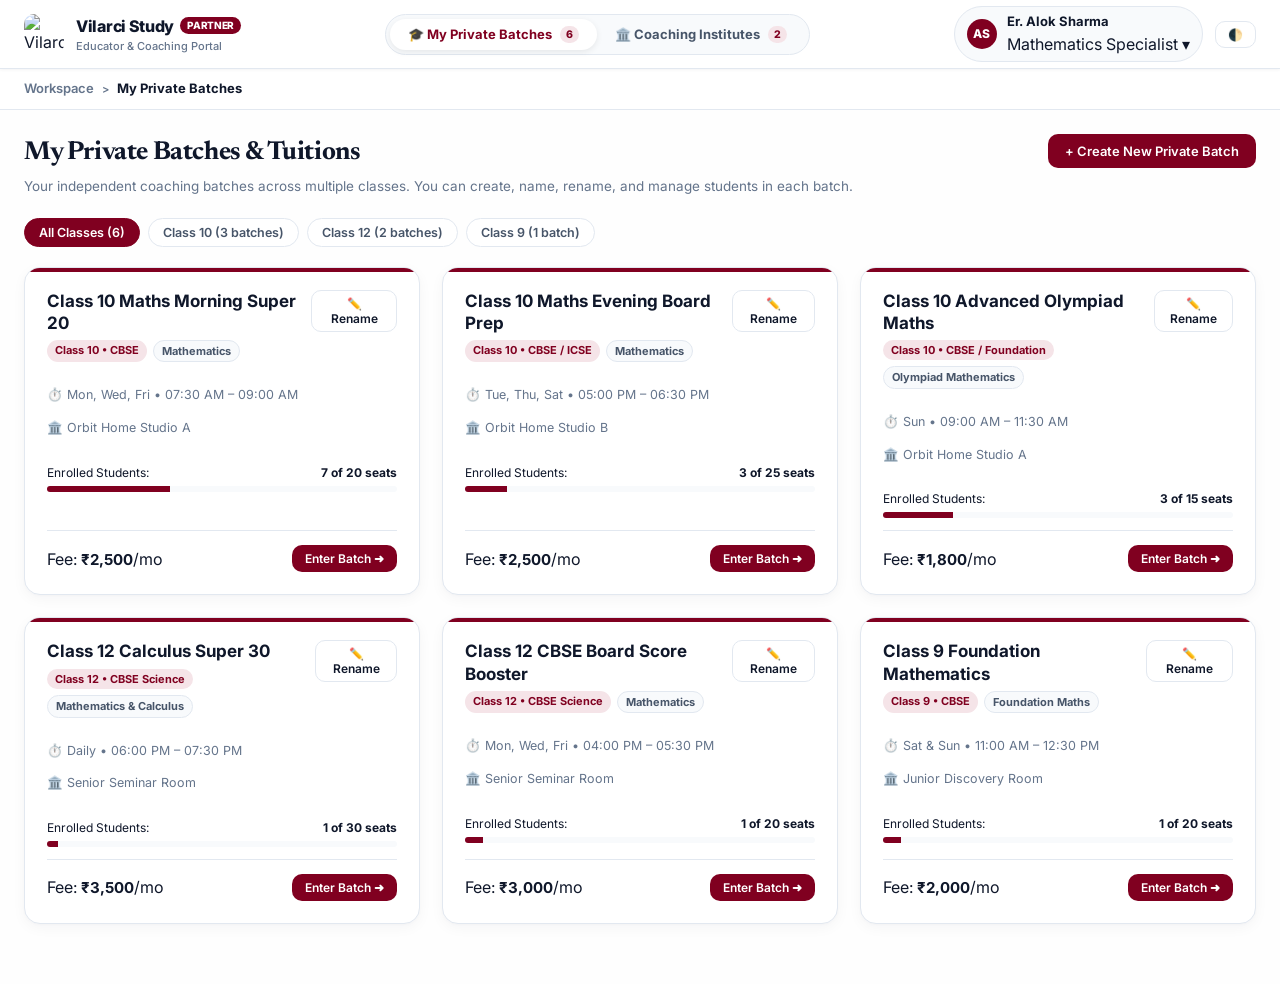
==== commit 403d1fec: "feat: complete rebuild of Vilarci Study Partner with clean teacher-first architecture (Private Batch" ====
--- a/Vilarci-study-partner-demo/Antigravity/index.html
+++ b/Vilarci-study-partner-demo/Antigravity/index.html
@@ -3,7 +3,7 @@
 <head>
   <meta charset="UTF-8">
   <meta name="viewport" content="width=device-width, initial-scale=1.0">
-  <title>Vilarci Study Partner — Teacher & Coaching Institute Portal</title>
+  <title>Vilarci Study Partner — Educator & Coaching Portal</title>
   
   <!-- Favicon -->
   <link rel="icon" type="image/png" href="https://officialpic.vilarci.in/Icons/web-icon.png">
@@ -17,839 +17,548 @@
 </head>
 <body>
 
-  <div class="app-layout">
-    
-    <!-- ─── SIDEBAR ───────────────────────────────────────────────────────── -->
-    <aside class="app-sidebar" id="appSidebar">
-      <div class="sidebar-header">
+  <!-- ─── TOP GLOBAL NAVBAR ──────────────────────────────────────────────── -->
+  <header class="top-navbar">
+    <div class="nav-inner">
+      
+      <!-- Brand Box -->
+      <div class="brand-box">
         <img src="https://officialpic.vilarci.in/Icons/web-icon.png" alt="Vilarci Logo" class="brand-icon">
         <div class="brand-meta">
-          <span class="brand-title">Vilarci Study <span class="brand-pill">Partner</span></span>
-          <span class="brand-sub">Faculty &amp; Coaching Portal</span>
-        </div>
-      </div>
-
-      <!-- Active Operator Context Box -->
-      <div class="sidebar-operator-box">
-        <div class="operator-badge-row">
-          <span class="operator-type-tag coaching" id="sidebarOpTypeTag">Coaching Institute</span>
-          <span class="text-xs text-muted" id="sidebarOpCodePill">Code: <strong class="op-code-val" id="sidebarOpCode">STLR10</strong></span>
-        </div>
-        <div class="operator-info-card" id="btnSwitchOperatorCard" title="Click to switch between Coaching Institute and Solo Teacher modes">
-          <div class="operator-logo-badge" id="sidebarOpLogo">SA</div>
-          <div class="operator-names">
-            <div class="op-title" id="sidebarOpName">Stellar Academy</div>
-            <div class="op-sub" id="sidebarOpDirector">Er. Alok Sharma (Director)</div>
-          </div>
-          <span style="font-size:12px; color:var(--text-muted);">▾</span>
-        </div>
-      </div>
-
-      <!-- Navigation Links -->
-      <nav class="sidebar-nav">
-        <div class="nav-section-label">Academic Operations</div>
-        <a href="#dashboard" class="nav-item active" data-nav="dashboard">
-          <span class="nav-icon">📊</span>
-          <span>Command Center</span>
-        </a>
-        <a href="#batches" class="nav-item" data-nav="batches">
-          <span class="nav-icon">👥</span>
-          <span>Batches &amp; Classes</span>
-          <span class="nav-badge" id="navBadgeBatches">4</span>
-        </a>
-        <a href="#attendance" class="nav-item" data-nav="attendance">
-          <span class="nav-icon">📋</span>
-          <span>Attendance &amp; QR</span>
-        </a>
-        <a href="#syllabus" class="nav-item" data-nav="syllabus">
-          <span class="nav-icon">📖</span>
-          <span>Curriculum Tracker</span>
-        </a>
-        <a href="#points" class="nav-item" data-nav="points">
-          <span class="nav-icon">🏅</span>
-          <span>Points &amp; Honors</span>
-        </a>
-        <a href="#tests" class="nav-item" data-nav="tests">
-          <span class="nav-icon">📝</span>
-          <span>Tests &amp; Marks</span>
-        </a>
-
-        <div class="nav-section-label" style="margin-top:12px;">Administration</div>
-        <a href="#fees" class="nav-item" data-nav="fees">
-          <span class="nav-icon">💳</span>
-          <span>Fees &amp; Invoices</span>
-        </a>
-        <a href="#marksheets" class="nav-item" data-nav="marksheets">
-          <span class="nav-icon">📜</span>
-          <span>Marksheets Studio</span>
-        </a>
-        <a href="#faculty" class="nav-item" id="navItemFaculty" data-nav="faculty">
-          <span class="nav-icon">👨‍🏫</span>
-          <span>Faculty Roster</span>
-          <span class="nav-badge" id="navBadgeFaculty">3</span>
-        </a>
-        <a href="#admissions" class="nav-item" data-nav="admissions">
-          <span class="nav-icon">🎟️</span>
-          <span>Admissions &amp; Codes</span>
-        </a>
-        <a href="#settings" class="nav-item" data-nav="settings">
-          <span class="nav-icon">⚙️</span>
-          <span>Institute Profile</span>
-        </a>
+          <span class="brand-title">Vilarci Study <span class="brand-badge">Partner</span></span>
+          <span class="brand-sub">Educator &amp; Coaching Portal</span>
+        </div>
+      </div>
+
+      <!-- Primary Workspace Switcher Tabs -->
+      <nav class="workspace-tabs" aria-label="Primary Workspace Selection">
+        <button type="button" class="ws-tab-btn active" id="wsBtnPrivateBatches" data-ws="private_batches">
+          <span>🎓 My Private Batches</span>
+          <span class="ws-counter-pill" id="counterPrivateBatches">6</span>
+        </button>
+        <button type="button" class="ws-tab-btn" id="wsBtnCoachingInstitutes" data-ws="coaching_institutes">
+          <span>🏛️ Coaching Institutes</span>
+          <span class="ws-counter-pill" id="counterCoachingInstitutes">2</span>
+        </button>
       </nav>
 
-      <!-- Sidebar Footer -->
-      <div class="sidebar-footer">
-        <div class="user-profile-mini">
-          <div class="user-avatar-mini" id="sidebarUserAvatar">AS</div>
-          <div class="user-meta-mini">
-            <span class="user-name-mini" id="sidebarUserName">Er. Alok Sharma</span>
-            <span class="user-role-mini" id="sidebarUserRole">Administrator / Faculty</span>
-          </div>
-        </div>
-        <button type="button" id="btnThemeToggle" class="btn btn-outline btn-sm" title="Toggle Light/Dark Theme" style="padding:4px 8px;">🌓</button>
-      </div>
-    </aside>
-
-    <!-- ─── MAIN CONTENT ──────────────────────────────────────────────────── -->
-    <main class="app-main">
+      <!-- Right Navigation Controls -->
+      <div class="nav-right-controls">
+        <!-- Logged-in Teacher Profile Chip (Clickable to switch demo profile) -->
+        <div class="teacher-profile-chip" id="btnSwitchTeacherProfile" title="Click to switch teacher demo profile">
+          <div class="teacher-avatar" id="navTeacherAvatar">AS</div>
+          <div>
+            <div class="teacher-name-txt" id="navTeacherName">Er. Alok Sharma</div>
+            <div class="text-xs text-muted" id="navTeacherSubject">Mathematics Specialist ▾</div>
+          </div>
+        </div>
+
+        <button type="button" id="btnThemeToggle" class="btn btn-outline btn-sm" title="Toggle Light/Dark Theme">🌓</button>
+      </div>
+
+    </div>
+  </header>
+
+  <!-- ─── BREADCRUMB CONTEXT BAR ─────────────────────────────────────────── -->
+  <div class="context-breadcrumb-bar" id="contextBreadcrumbBar">
+    <div class="breadcrumb-inner">
+      <div class="breadcrumb-path" id="breadcrumbPathDisplay">
+        <span>Workspace</span>
+        <span class="breadcrumb-sep">&gt;</span>
+        <span class="breadcrumb-current" id="breadcrumbCurrentLabel">My Private Batches</span>
+      </div>
+      <div id="breadcrumbActionArea">
+        <!-- Contextual action button rendered by JS -->
+      </div>
+    </div>
+  </div>
+
+  <!-- ─── MAIN APP CONTAINER ─────────────────────────────────────────────── -->
+  <main class="app-container">
+
+    <!-- ══════════════════════════════════════════════════════════════════════
+         VIEW 1: MY PRIVATE BATCHES (OWN TUITIONS)
+         ══════════════════════════════════════════════════════════════════════ -->
+    <section id="view-private-batches" class="main-view active">
       
-      <!-- Top Application Header -->
-      <header class="app-header">
-        <div class="header-left">
-          <button type="button" class="mobile-menu-btn" id="mobileMenuBtn" aria-label="Toggle Navigation">☰</button>
-          <h1 class="header-page-title" id="pageTitle">Command Center</h1>
-        </div>
-
-        <div class="header-actions">
-          <!-- Operator Selector Dropdown -->
-          <div style="display:flex; align-items:center; gap:8px;">
-            <label for="operatorSelectDropdown" class="text-xs text-muted" style="font-weight:700;">ACTIVE OPERATOR:</label>
-            <select id="operatorSelectDropdown" class="operator-switch-select" aria-label="Select Coaching or Teacher Operator">
-              <!-- Dynamically populated by JS -->
-            </select>
-          </div>
-
-          <button type="button" class="btn btn-outline btn-sm" id="btnQuickDispensePoints" title="Award Academic Points to a Student">
-            <span>🏅 Award Points</span>
-          </button>
-          
-          <button type="button" class="btn btn-primary btn-sm" id="btnLaunchQrModal">
-            <span>📷 Classroom QR</span>
-          </button>
-        </div>
-      </header>
-
-      <!-- Views Container -->
-      <div class="view-container">
-
-        <!-- 1. VIEW: COMMAND CENTER (DASHBOARD) -->
-        <section id="view-dashboard" class="view-section active">
-          
-          <!-- Hero Banner -->
-          <div class="hero-operator-card" id="dashboardHeroCard">
-            <div class="hero-op-left">
-              <span class="hero-eyebrow" id="heroOpType">🏛️ COACHING INSTITUTE DASHBOARD</span>
-              <h2 class="hero-title" id="heroOpName">Stellar Academy</h2>
-              <p class="hero-desc" id="heroOpTagline">Master Concepts. Excel in Board &amp; Competitive Science &amp; Maths.</p>
-              <div class="hero-op-badges">
-                <span class="hero-pill" id="heroOpDirector">Director: Er. Alok Sharma</span>
-                <span class="hero-pill" id="heroOpCode">Join Code: STLR10</span>
-                <span class="hero-pill" id="heroOpEst">Est. 2018</span>
+      <div class="section-header-bar">
+        <div>
+          <h1 class="section-title">My Private Batches &amp; Tuitions</h1>
+          <p class="section-sub">Your independent coaching batches across multiple classes. You can create, name, rename, and manage students in each batch.</p>
+        </div>
+        <button type="button" class="btn btn-primary" id="btnOpenCreatePrivateBatch">+ Create New Private Batch</button>
+      </div>
+
+      <!-- Class Filter Chips (Class 10, Class 9, Class 12, etc.) -->
+      <div class="filter-chips-row" id="classFilterChipsRow">
+        <button type="button" class="chip-btn active" data-class-filter="all">All Classes (6)</button>
+        <button type="button" class="chip-btn" data-class-filter="Class 10">Class 10 (3 batches)</button>
+        <button type="button" class="chip-btn" data-class-filter="Class 12">Class 12 (2 batches)</button>
+        <button type="button" class="chip-btn" data-class-filter="Class 9">Class 9 (1 batch)</button>
+      </div>
+
+      <!-- Private Batches Cards Grid -->
+      <div class="cards-grid" id="privateBatchesGrid">
+        <!-- Populated dynamically by JS -->
+      </div>
+    </section>
+
+    <!-- ══════════════════════════════════════════════════════════════════════
+         VIEW 2: COACHING INSTITUTES (OWNED & JOINED)
+         ══════════════════════════════════════════════════════════════════════ -->
+    <section id="view-coaching-list" class="main-view" style="display:none;">
+      
+      <div class="section-header-bar">
+        <div>
+          <h1 class="section-title">Coaching Institutes &amp; Centers</h1>
+          <p class="section-sub">Institutes you own or are linked with. Manage teachers/members permissions, or enter classes and sections where you teach.</p>
+        </div>
+        <div style="display:flex; gap:10px;">
+          <button type="button" class="btn btn-outline" id="btnOpenJoinCoaching">🔗 Join via Invite Code</button>
+          <button type="button" class="btn btn-primary" id="btnOpenCreateCoaching">+ Create Coaching Institute</button>
+        </div>
+      </div>
+
+      <!-- Coaching Institutes Cards Grid -->
+      <div class="cards-grid" id="coachingInstitutesGrid">
+        <!-- Populated dynamically by JS -->
+      </div>
+    </section>
+
+    <!-- ══════════════════════════════════════════════════════════════════════
+         VIEW 3: INSIDE A SPECIFIC COACHING INSTITUTE (SECTIONS & MEMBERS)
+         ══════════════════════════════════════════════════════════════════════ -->
+    <section id="view-coaching-detail" class="main-view" style="display:none;">
+      
+      <!-- Institute Hero Banner -->
+      <div class="batch-deck-header" id="coachingHeroBanner">
+        <div>
+          <div style="display:flex; align-items:center; gap:8px; margin-bottom:6px;">
+            <span class="pill pill-primary" id="coachingRolePill">Director &amp; Owner</span>
+            <span class="text-xs" id="coachingCodePill" style="color:var(--accent-light);">Join Code: <strong>STLR10</strong></span>
+          </div>
+          <h1 class="batch-deck-title" id="coachingDetailTitle">Stellar Academy</h1>
+          <p class="batch-deck-meta" id="coachingDetailMeta">Master Concepts. Excel in Board &amp; Competitive Science &amp; Maths.</p>
+        </div>
+        <div style="display:flex; gap:10px;">
+          <button type="button" class="btn" style="background:#fff; color:var(--primary); font-weight:700;" id="btnBackToCoachingList">← All Institutes</button>
+        </div>
+      </div>
+
+      <!-- Coaching Institute Sub-Navigation Tabs -->
+      <div class="batch-deck-tabs" id="coachingSubNavTabs">
+        <button type="button" class="deck-tab-btn active" data-coaching-tab="my_sections">📌 My Assigned Sections (Classes)</button>
+        <button type="button" class="deck-tab-btn" data-coaching-tab="all_sections" id="tabAllSections">🏛️ All Classes &amp; Sections (Coaching Roster)</button>
+        <button type="button" class="deck-tab-btn" data-coaching-tab="members" id="tabMembersManagement">👥 Members &amp; Teachers Management</button>
+        <button type="button" class="deck-tab-btn" data-coaching-tab="settings">⚙️ Institute Settings</button>
+      </div>
+
+      <!-- Coaching Sub-View A: My Assigned Sections -->
+      <div id="csub-my_sections" class="csub-view active">
+        <div style="margin-bottom:16px;">
+          <h3 style="font-size:18px; font-weight:800;">Classes &amp; Sections You Teach In</h3>
+          <p class="text-xs text-muted">In this coaching institute, you are assigned to teach the following class sections. Click on any section to manage students, attendance, points, and tests.</p>
+        </div>
+        <div class="sections-grid" id="mySectionsGrid">
+          <!-- Populated dynamically by JS -->
+        </div>
+      </div>
+
+      <!-- Coaching Sub-View B: All Classes & Sections (Institute-wide) -->
+      <div id="csub-all_sections" class="csub-view" style="display:none;">
+        <div style="display:flex; justify-content:space-between; align-items:center; margin-bottom:16px;">
+          <div>
+            <h3 style="font-size:18px; font-weight:800;">All Classes &amp; Sections with Subject-wise Faculty</h3>
+            <p class="text-xs text-muted">Complete timetable division. Multiple teachers teach different subjects in the same section.</p>
+          </div>
+          <button type="button" class="btn btn-primary btn-sm" id="btnOpenCreateSection">+ Add Class / Section</button>
+        </div>
+        <div class="sections-grid" id="allSectionsGrid">
+          <!-- Populated dynamically by JS -->
+        </div>
+      </div>
+
+      <!-- Coaching Sub-View C: Members & Teachers Management -->
+      <div id="csub-members" class="csub-view" style="display:none;">
+        <div style="display:flex; justify-content:space-between; align-items:center; margin-bottom:16px; flex-wrap:wrap; gap:10px;">
+          <div>
+            <h3 style="font-size:18px; font-weight:800;">Faculty Members &amp; Permissions</h3>
+            <p class="text-xs text-muted">Manage educators connected to this coaching institute. Invite new teachers, assign roles, or remove members.</p>
+          </div>
+          <button type="button" class="btn btn-primary" id="btnOpenInviteTeacher">+ Invite New Teacher</button>
+        </div>
+
+        <article class="card">
+          <div class="card-body" style="padding:0;">
+            <div class="table-responsive">
+              <table class="data-table">
+                <thead>
+                  <tr>
+                    <th>Teacher Name</th>
+                    <th>Role &amp; Permissions</th>
+                    <th>Assigned Subjects</th>
+                    <th>Assigned Sections</th>
+                    <th>Joined Date</th>
+                    <th>Actions</th>
+                  </tr>
+                </thead>
+                <tbody id="coachingMembersTableBody">
+                  <!-- Populated dynamically by JS -->
+                </tbody>
+              </table>
+            </div>
+          </div>
+        </article>
+      </div>
+
+      <!-- Coaching Sub-View D: Institute Settings -->
+      <div id="csub-settings" class="csub-view" style="display:none;">
+        <article class="card">
+          <div class="card-header">
+            <h3 class="card-title">Institute Profile &amp; Join Code Settings</h3>
+          </div>
+          <div class="card-body">
+            <form id="formCoachingSettings">
+              <div style="display:grid; grid-template-columns:1fr 1fr; gap:16px;">
+                <div class="form-group">
+                  <label class="form-label">Coaching Institute Name:</label>
+                  <input type="text" id="setCoachingName" class="form-input" value="Stellar Academy">
+                </div>
+                <div class="form-group">
+                  <label class="form-label">Student Join Code (6 Characters):</label>
+                  <input type="text" id="setCoachingCode" class="form-input font-mono font-bold" value="STLR10">
+                </div>
+                <div class="form-group">
+                  <label class="form-label">Official Phone:</label>
+                  <input type="text" id="setCoachingPhone" class="form-input" value="+91 98765 43210">
+                </div>
+                <div class="form-group">
+                  <label class="form-label">Official Email:</label>
+                  <input type="email" id="setCoachingEmail" class="form-input" value="admin@stellaracademy.edu.in">
+                </div>
               </div>
-            </div>
+              <div class="form-group">
+                <label class="form-label">Campus Address:</label>
+                <textarea id="setCoachingAddress" class="form-textarea" rows="2">42, Orbit Lane, Science Nagar, Pune – 411021</textarea>
+              </div>
+              <button type="submit" class="btn btn-primary">Save Institute Settings</button>
+            </form>
+          </div>
+        </article>
+      </div>
+
+    </section>
+
+    <!-- ══════════════════════════════════════════════════════════════════════
+         VIEW 4: UNIFIED BATCH & SECTION COMMAND DECK
+         (When teacher enters ANY private batch OR coaching section!)
+         ══════════════════════════════════════════════════════════════════════ -->
+    <section id="view-batch-deck" class="main-view" style="display:none;">
+      
+      <!-- Deck Header -->
+      <div class="batch-deck-header" id="batchDeckHeader">
+        <div>
+          <div style="display:flex; align-items:center; gap:8px; margin-bottom:6px;">
+            <span class="pill pill-primary" id="deckContextBadge">Private Batch</span>
+            <span class="pill pill-muted" id="deckGradeBadge">Class 10 CBSE</span>
+          </div>
+          <h1 class="batch-deck-title" id="deckTitleDisplay">Class 10 Maths Morning Super 20</h1>
+          <p class="batch-deck-meta" id="deckMetaDisplay">Mon, Wed, Fri • 07:30 AM – 09:00 AM &bull; Room: Orbit Studio A</p>
+        </div>
+        <div style="display:flex; gap:10px;">
+          <button type="button" class="btn btn-outline" style="background:#fff; color:var(--primary); font-weight:700;" id="btnExitBatchDeck">← Exit Batch</button>
+        </div>
+      </div>
+
+      <!-- Batch Deck Sub-Navigation Tabs -->
+      <div class="batch-deck-tabs" id="batchDeckNavTabs">
+        <button type="button" class="deck-tab-btn active" data-deck-tab="students">👥 Students Roster (<span id="deckStudentCountPill">18</span>)</button>
+        <button type="button" class="deck-tab-btn" data-deck-tab="attendance">📋 Daily Attendance &amp; QR</button>
+        <button type="button" class="deck-tab-btn" data-deck-tab="points">🏅 Points &amp; Honors</button>
+        <button type="button" class="deck-tab-btn" data-deck-tab="tests">📝 Tests &amp; Marks</button>
+        <button type="button" class="deck-tab-btn" data-deck-tab="syllabus">📖 Curriculum Tracker</button>
+        <button type="button" class="deck-tab-btn" data-deck-tab="fees">💳 Tuition Fees</button>
+        <button type="button" class="deck-tab-btn" data-deck-tab="settings">⚙️ Batch Settings (Rename)</button>
+      </div>
+
+      <!-- SUB-TAB A: STUDENTS ROSTER -->
+      <div id="dsub-students" class="dsub-view active">
+        <article class="card">
+          <div class="card-header" style="flex-wrap:wrap; gap:12px;">
             <div>
-              <button type="button" class="btn" style="background:#ffffff; color:var(--primary); font-weight:700;" id="btnHeroCreateBatch">
-                + Create New Batch
-              </button>
-            </div>
-          </div>
-
-          <!-- KPI Metric Cards -->
-          <div class="kpi-grid">
-            <div class="kpi-card">
-              <div class="kpi-header">
-                <span class="kpi-label">Total Enrolled</span>
-                <div class="kpi-icon">👥</div>
-              </div>
-              <div class="kpi-metric-row">
-                <span class="kpi-value" id="kpiTotalStudents">84</span>
-                <span class="kpi-unit">students</span>
-              </div>
-              <div class="kpi-subtext">
-                <span class="badge badge-success">+12%</span>
-                <span>Active across all batches</span>
-              </div>
-            </div>
-
-            <div class="kpi-card">
-              <div class="kpi-header">
-                <span class="kpi-label">Active Batches</span>
-                <div class="kpi-icon">📚</div>
-              </div>
-              <div class="kpi-metric-row">
-                <span class="kpi-value" id="kpiActiveBatches">4</span>
-                <span class="kpi-unit">sections</span>
-              </div>
-              <div class="kpi-subtext">
-                <span class="badge badge-primary">Subject-wise</span>
-                <span>Class 9, 10, 12</span>
-              </div>
-            </div>
-
-            <div class="kpi-card">
-              <div class="kpi-header">
-                <span class="kpi-label">Today's Attendance</span>
-                <div class="kpi-icon">📋</div>
-              </div>
-              <div class="kpi-metric-row">
-                <span class="kpi-value" id="kpiAttendanceRate">94.2%</span>
-                <span class="kpi-unit">verified</span>
-              </div>
-              <div class="kpi-subtext">
-                <span class="badge badge-success">QR Active</span>
-                <span>22 of 24 checked in</span>
-              </div>
-            </div>
-
-            <div class="kpi-card">
-              <div class="kpi-header">
-                <span class="kpi-label">Points Awarded</span>
-                <div class="kpi-icon">🏅</div>
-              </div>
-              <div class="kpi-metric-row">
-                <span class="kpi-value" id="kpiPointsAwarded">1,850</span>
-                <span class="kpi-unit">pts this wk</span>
-              </div>
-              <div class="kpi-subtext">
-                <span class="badge badge-warning">Motivation</span>
-                <span>Faculty honors &amp; tests</span>
-              </div>
-            </div>
-
-            <div class="kpi-card">
-              <div class="kpi-header">
-                <span class="kpi-label">Fee Collection</span>
-                <div class="kpi-icon">💳</div>
-              </div>
-              <div class="kpi-metric-row">
-                <span class="kpi-value" id="kpiFeeCollection">₹1.85L</span>
-                <span class="kpi-unit">Oct dues</span>
-              </div>
-              <div class="kpi-subtext">
-                <span class="badge badge-success">92% Collected</span>
-                <span>₹15K pending</span>
-              </div>
-            </div>
-          </div>
-
-          <!-- Dashboard Two-Column Grid: Live Batches Overview + Recent Points Dispatches -->
-          <div class="dashboard-grid">
-            <!-- Left Column: Active Batches with Subject-wise Faculty -->
-            <article class="card">
-              <div class="card-header">
-                <div class="card-title-box">
-                  <h3 class="card-title">Classroom Batches Overview</h3>
-                  <span class="card-subtitle">Connected batches and assigned subject faculties</span>
-                </div>
-                <a href="#batches" class="btn btn-outline btn-sm">View All Batches →</a>
-              </div>
-              <div class="card-body" style="padding:0;">
-                <div class="table-responsive">
-                  <table class="data-table" id="dashboardBatchesTable">
-                    <thead>
-                      <tr>
-                        <th>Batch Name</th>
-                        <th>Grade</th>
-                        <th>Assigned Faculty</th>
-                        <th>Schedule</th>
-                        <th>Enrolled</th>
-                      </tr>
-                    </thead>
-                    <tbody id="dashboardBatchesBody">
-                      <!-- Populated dynamically by JS -->
-                    </tbody>
-                  </table>
-                </div>
-              </div>
-            </article>
-
-            <!-- Right Column: Recent Honors & Points Dispatched -->
-            <article class="card">
-              <div class="card-header">
-                <div class="card-title-box">
-                  <h3 class="card-title">Recent Academic Honors</h3>
-                  <span class="card-subtitle">Points awarded by teachers for student motivation</span>
-                </div>
-                <button type="button" class="btn btn-primary btn-sm" id="btnDashAwardPoints">+ Award Points</button>
-              </div>
-              <div class="card-body" style="padding:0;">
-                <div id="dashboardRecentPointsList">
+              <h3 class="card-title">Enrolled Students Directory</h3>
+              <span class="card-subtitle">Verified parent contacts (Father, Mother, Guardian) &bull; Live points &amp; streaks</span>
+            </div>
+            <button type="button" class="btn btn-primary btn-sm" id="btnOpenAddStudentToBatch">+ Add Student to Batch</button>
+          </div>
+          <div class="card-body" style="padding:0;">
+            <div class="table-responsive">
+              <table class="data-table">
+                <thead>
+                  <tr>
+                    <th>Roll No</th>
+                    <th>Student Name</th>
+                    <th>Verified Parent / Guardian Contacts</th>
+                    <th>Learning Points</th>
+                    <th>Streak</th>
+                    <th>Attendance</th>
+                    <th>Fee Status</th>
+                    <th>Actions</th>
+                  </tr>
+                </thead>
+                <tbody id="deckStudentsTableBody">
                   <!-- Populated dynamically by JS -->
-                </div>
-              </div>
-            </article>
-          </div>
-        </section>
-
-        <!-- 2. VIEW: BATCHES & CLASSES -->
-        <section id="view-batches" class="view-section">
-          <div style="display:flex; justify-content:space-between; align-items:center; flex-wrap:wrap; gap:12px; margin-bottom:20px;">
+                </tbody>
+              </table>
+            </div>
+          </div>
+        </article>
+      </div>
+
+      <!-- SUB-TAB B: DAILY ATTENDANCE & QR TERMINAL -->
+      <div id="dsub-attendance" class="dsub-view" style="display:none;">
+        <div class="qr-terminal-box">
+          <div class="qr-code-graphic">
+            <svg viewBox="0 0 100 100" xmlns="http://www.w3.org/2000/svg">
+              <rect x="5" y="5" width="28" height="28" fill="#800020" rx="3"/>
+              <rect x="9" y="9" width="20" height="20" fill="#ffffff" rx="2"/>
+              <rect x="13" y="13" width="12" height="12" fill="#800020" rx="1"/>
+              <rect x="67" y="5" width="28" height="28" fill="#800020" rx="3"/>
+              <rect x="71" y="9" width="20" height="20" fill="#ffffff" rx="2"/>
+              <rect x="75" y="13" width="12" height="12" fill="#800020" rx="1"/>
+              <rect x="5" y="67" width="28" height="28" fill="#800020" rx="3"/>
+              <rect x="9" y="71" width="20" height="20" fill="#ffffff" rx="2"/>
+              <rect x="13" y="75" width="12" height="12" fill="#800020" rx="1"/>
+              <rect x="38" y="10" width="5" height="5" fill="#800020"/>
+              <rect x="48" y="10" width="5" height="5" fill="#800020"/>
+              <rect x="38" y="40" width="8" height="8" fill="#D97706"/>
+              <rect x="52" y="42" width="6" height="6" fill="#800020"/>
+              <rect x="68" y="44" width="8" height="8" fill="#800020"/>
+              <rect x="40" y="60" width="6" height="6" fill="#800020"/>
+              <rect x="54" y="58" width="8" height="8" fill="#800020"/>
+              <rect x="42" y="74" width="7" height="7" fill="#800020"/>
+            </svg>
+          </div>
+          <div style="flex:1;">
+            <span class="badge badge-success">LIVE CLASSROOM QR CHECK-IN</span>
+            <h3 style="font-size:18px; font-weight:700; margin:6px 0;" id="deckQrBatchTitle">Classroom Check-in QR</h3>
+            <p class="text-xs text-muted" style="line-height:1.45;">Project on the screen. Students scan with their <strong>Vilarci Study</strong> portal to verify attendance (+10 pts).</p>
+            <div style="margin-top:10px; display:flex; gap:10px;">
+              <button type="button" class="btn btn-outline btn-sm" id="btnRefreshQrSession">🔄 Refresh Token</button>
+              <button type="button" class="btn btn-primary btn-sm" id="btnProjectorFullscreen">📺 Fullscreen Mode</button>
+            </div>
+          </div>
+        </div>
+
+        <article class="card">
+          <div class="card-header" style="flex-wrap:wrap; gap:12px;">
             <div>
-              <h2 style="font-size:20px; font-weight:800;">Classroom Batches &amp; Subject Divisions</h2>
-              <p class="text-xs text-muted" style="margin-top:2px;">In coaching institutes, batches feature multiple teachers per subject. In solo tuitions, teachers manage their own batches.</p>
-            </div>
-            <button type="button" class="btn btn-primary" id="btnCreateBatchModal">+ Create New Batch</button>
-          </div>
-
-          <!-- Batches Cards Grid -->
-          <div class="batches-grid" id="batchesGridContainer">
-            <!-- Populated dynamically by JS -->
-          </div>
-
-          <!-- Batch Student Roster Viewer (when a batch is selected) -->
-          <article class="card" id="batchStudentsRosterCard" style="margin-top:26px;">
-            <div class="card-header" style="flex-wrap:wrap; gap:10px;">
-              <div>
-                <h3 class="card-title" id="rosterBatchTitle">Enrolled Students — Class 10 Science &amp; Maths Morning</h3>
-                <span class="card-subtitle">Live points, study streaks, parent contacts, and fee statuses</span>
-              </div>
-              <div style="display:flex; gap:8px;">
-                <button type="button" class="btn btn-outline btn-sm" id="btnExportRoster">Export CSV</button>
-                <button type="button" class="btn btn-primary btn-sm" id="btnAddStudentToBatch">+ Add Student</button>
-              </div>
-            </div>
-            <div class="card-body" style="padding:0;">
-              <div class="table-responsive">
-                <table class="data-table">
-                  <thead>
-                    <tr>
-                      <th>Roll No</th>
-                      <th>Student Name</th>
-                      <th>Parent / Guardian Contacts</th>
-                      <th>Learning Points</th>
-                      <th>Streak</th>
-                      <th>Attendance</th>
-                      <th>Fee Status</th>
-                      <th>Actions</th>
-                    </tr>
-                  </thead>
-                  <tbody id="rosterStudentsTableBody">
-                    <!-- Populated dynamically by JS -->
-                  </tbody>
-                </table>
-              </div>
-            </div>
-          </article>
-        </section>
-
-        <!-- 3. VIEW: ATTENDANCE & QR CODE TERMINAL -->
-        <section id="view-attendance" class="view-section">
-          <!-- QR Generator Box -->
-          <div class="qr-terminal-box">
-            <div class="qr-code-graphic" id="qrCodeDisplayContainer">
-              <!-- Animated SVG QR Code -->
-              <svg viewBox="0 0 100 100" xmlns="http://www.w3.org/2000/svg">
-                <!-- QR Position Detection Patterns -->
-                <rect x="5" y="5" width="28" height="28" fill="#800020" rx="3"/>
-                <rect x="9" y="9" width="20" height="20" fill="#ffffff" rx="2"/>
-                <rect x="13" y="13" width="12" height="12" fill="#800020" rx="1"/>
-
-                <rect x="67" y="5" width="28" height="28" fill="#800020" rx="3"/>
-                <rect x="71" y="9" width="20" height="20" fill="#ffffff" rx="2"/>
-                <rect x="75" y="13" width="12" height="12" fill="#800020" rx="1"/>
-
-                <rect x="5" y="67" width="28" height="28" fill="#800020" rx="3"/>
-                <rect x="9" y="71" width="20" height="20" fill="#ffffff" rx="2"/>
-                <rect x="13" y="75" width="12" height="12" fill="#800020" rx="1"/>
-
-                <!-- QR Data Matrix Pattern -->
-                <rect x="38" y="10" width="5" height="5" fill="#800020"/>
-                <rect x="48" y="10" width="5" height="5" fill="#800020"/>
-                <rect x="58" y="10" width="5" height="5" fill="#800020"/>
-                <rect x="40" y="22" width="6" height="6" fill="#800020"/>
-                <rect x="52" y="24" width="7" height="7" fill="#800020"/>
-                <rect x="12" y="42" width="6" height="6" fill="#800020"/>
-                <rect x="24" y="44" width="7" height="7" fill="#800020"/>
-                <rect x="38" y="40" width="8" height="8" fill="#D97706"/>
-                <rect x="52" y="42" width="6" height="6" fill="#800020"/>
-                <rect x="68" y="44" width="8" height="8" fill="#800020"/>
-                <rect x="82" y="40" width="6" height="6" fill="#800020"/>
-                <rect x="40" y="60" width="6" height="6" fill="#800020"/>
-                <rect x="54" y="58" width="8" height="8" fill="#800020"/>
-                <rect x="42" y="74" width="7" height="7" fill="#800020"/>
-                <rect x="58" y="72" width="6" height="6" fill="#800020"/>
-                <rect x="74" y="68" width="6" height="6" fill="#800020"/>
-                <rect x="84" y="78" width="6" height="6" fill="#800020"/>
-              </svg>
-            </div>
-
-            <div class="qr-terminal-info">
-              <span class="qr-terminal-badge">LIVE CLASSROOM QR TERMINAL</span>
-              <h2 class="qr-terminal-title" id="qrBatchTitle">Class 10 Science &amp; Maths Morning Check-in</h2>
-              <p class="qr-terminal-desc">Project this QR code onto the classroom screen or tablet. Students scan using their <strong>Vilarci Study</strong> mobile portal to verify attendance and claim <strong>+10 learning points</strong>.</p>
-              <div style="display:flex; gap:10px; align-items:center; flex-wrap:wrap;">
-                <span class="qr-token-pill" id="qrTokenDisplay">TOKEN: STLR-QR-20261019-B10M-SECURE</span>
-                <button type="button" class="btn btn-outline btn-sm" id="btnRefreshQr">🔄 Refresh Token</button>
-                <button type="button" class="btn btn-primary btn-sm" id="btnProjectorMode">📺 Fullscreen Mode</button>
-              </div>
-            </div>
-          </div>
-
-          <!-- Attendance Roster Grid Card -->
-          <article class="card">
-            <div class="card-header" style="flex-wrap:wrap; gap:12px;">
-              <div>
-                <h3 class="card-title">Daily Attendance Sheet — 19 Oct 2026</h3>
-                <span class="card-subtitle">Click Present, Absent, or Late to manually override student status</span>
-              </div>
-              <div style="display:flex; gap:8px;">
-                <button type="button" class="btn btn-outline btn-sm" id="btnMarkAllPresent">✓ Mark All Present</button>
-                <button type="button" class="btn btn-primary btn-sm" id="btnSaveAttendance">Save Attendance Session</button>
-              </div>
-            </div>
-            <div class="card-body" style="padding:0;">
-              <div class="table-responsive">
-                <table class="data-table">
-                  <thead>
-                    <tr>
-                      <th>Roll No</th>
-                      <th>Student Name</th>
-                      <th>QR Check-in Time</th>
-                      <th>Status Toggle</th>
-                      <th>Points Granted</th>
-                      <th>Parent Notification</th>
-                    </tr>
-                  </thead>
-                  <tbody id="attendanceSheetTableBody">
-                    <!-- Populated dynamically by JS -->
-                  </tbody>
-                </table>
-              </div>
-            </div>
-          </article>
-        </section>
-
-        <!-- 4. VIEW: CURRICULUM & SYLLABUS TRACKER -->
-        <section id="view-syllabus" class="view-section">
-          <div style="display:flex; justify-content:space-between; align-items:center; flex-wrap:wrap; gap:12px; margin-bottom:20px;">
-            <div>
-              <h2 style="font-size:20px; font-weight:800;">Curriculum &amp; Syllabus Manager</h2>
-              <p class="text-xs text-muted" style="margin-top:2px;">Track lecture progression, set topic completion, and see how many students marked revision on their portal.</p>
-            </div>
-            <button type="button" class="btn btn-primary" id="btnAddTopicModal">+ Add Chapter / Topic</button>
-          </div>
-
+              <h3 class="card-title">Today's Attendance Sheet — 20 Oct 2026</h3>
+              <span class="card-subtitle">Click P (Present), L (Late), or A (Absent) to override status</span>
+            </div>
+            <div style="display:flex; gap:8px;">
+              <button type="button" class="btn btn-outline btn-sm" id="btnDeckMarkAllPresent">✓ Mark All Present</button>
+              <button type="button" class="btn btn-primary btn-sm" id="btnDeckSaveAttendance">Save Session</button>
+            </div>
+          </div>
+          <div class="card-body" style="padding:0;">
+            <div class="table-responsive">
+              <table class="data-table">
+                <thead>
+                  <tr>
+                    <th>Roll No</th>
+                    <th>Student Name</th>
+                    <th>Status</th>
+                    <th>Points</th>
+                    <th>Parent Alert</th>
+                  </tr>
+                </thead>
+                <tbody id="deckAttendanceTableBody">
+                  <!-- Populated dynamically by JS -->
+                </tbody>
+              </table>
+            </div>
+          </div>
+        </article>
+      </div>
+
+      <!-- SUB-TAB C: POINTS & HONORS DISPENSER DESK -->
+      <div id="dsub-points" class="dsub-view" style="display:none;">
+        <div style="display:grid; grid-template-columns:1.2fr 1fr; gap:20px;">
+          <!-- Form to Dispense Points -->
           <article class="card">
             <div class="card-header">
-              <div class="card-title-box">
-                <h3 class="card-title">Curriculum Topics Breakdown</h3>
-                <span class="card-subtitle">Filtered for active operator batches</span>
-              </div>
-              <div style="display:flex; gap:8px;">
-                <select id="syllabusBatchFilter" class="form-select" style="font-size:12px; padding:4px 10px; width:auto;">
-                  <!-- Populated dynamically -->
-                </select>
-              </div>
-            </div>
-            <div class="card-body" style="padding:0;">
-              <div class="table-responsive">
-                <table class="data-table">
-                  <thead>
-                    <tr>
-                      <th>Subject</th>
-                      <th>Chapter</th>
-                      <th>Topic Description</th>
-                      <th>Assigned Faculty</th>
-                      <th>Status</th>
-                      <th>Students Revised</th>
-                      <th>Actions</th>
-                    </tr>
-                  </thead>
-                  <tbody id="syllabusTableBody">
-                    <!-- Populated dynamically by JS -->
-                  </tbody>
-                </table>
-              </div>
+              <h3 class="card-title">🏅 Dispatch Academic Points to Student</h3>
+            </div>
+            <div class="card-body">
+              <form id="formDeckAwardPoints">
+                <div class="form-group">
+                  <label class="form-label">Select Student:</label>
+                  <select id="deckAwardStudentSelect" class="form-select" required></select>
+                </div>
+                <div class="form-group">
+                  <label class="form-label">Points to Award:</label>
+                  <div style="display:flex; gap:8px; margin-bottom:8px;">
+                    <button type="button" class="btn btn-outline btn-sm qpts" data-pts="50">+50 pts</button>
+                    <button type="button" class="btn btn-outline btn-sm qpts" data-pts="100">+100 pts</button>
+                    <button type="button" class="btn btn-outline btn-sm qpts" data-pts="150">+150 pts</button>
+                  </div>
+                  <input type="number" id="deckAwardPointsInput" class="form-input" value="100" min="10" max="1000" required>
+                </div>
+                <div class="form-group">
+                  <label class="form-label">Category:</label>
+                  <select id="deckAwardCategorySelect" class="form-select">
+                    <option value="Excellence in Mathematics">Test Excellence &amp; Score Mastery</option>
+                    <option value="Concept Mastery">Concept Mastery &amp; Problem Solving</option>
+                    <option value="Homework Diligence">Homework Streak</option>
+                    <option value="Classroom Leadership">Classroom Peer Assistance</option>
+                  </select>
+                </div>
+                <div class="form-group">
+                  <label class="form-label">Teacher Citation / Feedback:</label>
+                  <textarea id="deckAwardCitationInput" class="form-textarea" rows="2" placeholder="e.g. Outstanding proof derivation in Quadratic Roots test." required></textarea>
+                </div>
+                <button type="submit" class="btn btn-primary" style="width:100%;">Dispatch Points (+ Live Re-rank)</button>
+              </form>
             </div>
           </article>
-        </section>
-
-        <!-- 5. VIEW: POINTS & ACADEMIC HONORS DISPENSER -->
-        <section id="view-points" class="view-section">
-          <div style="display:flex; justify-content:space-between; align-items:center; flex-wrap:wrap; gap:12px; margin-bottom:20px;">
-            <div>
-              <h2 style="font-size:20px; font-weight:800;">Academic Points &amp; Honors Dispenser</h2>
-              <p class="text-xs text-muted" style="margin-top:2px;">Award academic honors to students. These points appear on the student portal and drive the <strong>Batch Point Leaderboard</strong>!</p>
-            </div>
-          </div>
-
-          <!-- Two-Column Layout: Award Form + Live Batch Leaderboard Preview -->
-          <div class="dashboard-grid">
-            
-            <!-- Left: Award Points Form Card -->
-            <article class="card">
-              <div class="card-header">
-                <div class="card-title-box">
-                  <h3 class="card-title">Grant Faculty Points</h3>
-                  <span class="card-subtitle">Award points for test scores, homework diligence, or classroom excellence</span>
-                </div>
-              </div>
-              <div class="card-body">
-                <form id="formAwardPoints">
-                  <div class="form-group">
-                    <label class="form-label" for="awardSelectBatch">1. Select Batch:</label>
-                    <select id="awardSelectBatch" class="form-select" required>
-                      <!-- Populated dynamically -->
-                    </select>
-                  </div>
-
-                  <div class="form-group">
-                    <label class="form-label" for="awardSelectStudent">2. Select Student:</label>
-                    <select id="awardSelectStudent" class="form-select" required>
-                      <!-- Populated dynamically -->
-                    </select>
-                  </div>
-
-                  <div class="form-group">
-                    <label class="form-label" for="awardPointsAmount">3. Points to Grant:</label>
-                    <div style="display:flex; gap:8px; margin-bottom:8px;">
-                      <button type="button" class="btn btn-outline btn-sm quick-pts-btn" data-pts="50">+50 pts</button>
-                      <button type="button" class="btn btn-outline btn-sm quick-pts-btn" data-pts="100">+100 pts</button>
-                      <button type="button" class="btn btn-outline btn-sm quick-pts-btn" data-pts="150">+150 pts</button>
-                      <button type="button" class="btn btn-outline btn-sm quick-pts-btn" data-pts="200">+200 pts</button>
-                    </div>
-                    <input type="number" id="awardPointsAmount" class="form-input" min="10" max="1000" value="100" required>
-                  </div>
-
-                  <div class="form-group">
-                    <label class="form-label" for="awardCategory">4. Achievement Category:</label>
-                    <select id="awardCategory" class="form-select" required>
-                      <option value="Excellence in Mathematics">🏅 Test Excellence &amp; Score Mastery</option>
-                      <option value="Physics Problem Solving">💡 Concept Mastery &amp; Problem Solving</option>
-                      <option value="Consistent Homework Diligence">🔥 Homework Diligence &amp; Streak</option>
-                      <option value="Classroom Participation & Peer Help">🤝 Peer Assistance &amp; STEM Lab Leadership</option>
-                      <option value="Special Faculty Honor">⭐ Special Director / Faculty Citation</option>
-                    </select>
-                  </div>
-
-                  <div class="form-group">
-                    <label class="form-label" for="awardReasonText">5. Teacher's Note / Feedback:</label>
-                    <textarea id="awardReasonText" class="form-textarea" rows="3" placeholder="e.g. Scored 100/100 in Quadratic Equations test with exceptional neatness." required></textarea>
-                  </div>
-
-                  <button type="submit" class="btn btn-primary" style="width:100%; padding:10px;">
-                    🏅 Dispatch Academic Points to Student
-                  </button>
-                </form>
-              </div>
-            </article>
-
-            <!-- Right: Live Batch Leaderboard Preview -->
-            <article class="card">
-              <div class="card-header">
-                <div class="card-title-box">
-                  <h3 class="card-title">Live Batch Standings Preview</h3>
-                  <span class="card-subtitle">Real-time points ranking as visible to students in this batch</span>
-                </div>
-              </div>
-              <div class="card-body" style="padding:0;">
-                <div id="liveBatchLeaderboardPreview">
-                  <!-- Populated dynamically by JS -->
-                </div>
-              </div>
-            </article>
-
-          </div>
-
-          <!-- Points Dispatch History Audit Table -->
-          <article class="card" style="margin-top:24px;">
-            <div class="card-header">
-              <div class="card-title-box">
-                <h3 class="card-title">Points Dispatch Ledger (Audit Log)</h3>
-                <span class="card-subtitle">Complete history of points awarded by teachers in this center</span>
-              </div>
-            </div>
-            <div class="card-body" style="padding:0;">
-              <div class="table-responsive">
-                <table class="data-table">
-                  <thead>
-                    <tr>
-                      <th>Date</th>
-                      <th>Student Name</th>
-                      <th>Awarded By</th>
-                      <th>Category</th>
-                      <th>Reason / Citation</th>
-                      <th>Points</th>
-                    </tr>
-                  </thead>
-                  <tbody id="pointsLedgerTableBody">
-                    <!-- Populated dynamically by JS -->
-                  </tbody>
-                </table>
-              </div>
-            </div>
-          </article>
-        </section>
-
-        <!-- 6. VIEW: TESTS, QUIZZES & MARKS -->
-        <section id="view-tests" class="view-section">
-          <div style="display:flex; justify-content:space-between; align-items:center; flex-wrap:wrap; gap:12px; margin-bottom:20px;">
-            <div>
-              <h2 style="font-size:20px; font-weight:800;">Assessments &amp; Test Marks Manager</h2>
-              <p class="text-xs text-muted" style="margin-top:2px;">Schedule chapter prelims, record student marks, and view batch performance analytics.</p>
-            </div>
-            <button type="button" class="btn btn-primary" id="btnScheduleTestModal">+ Schedule New Test</button>
-          </div>
-
-          <div class="batches-grid" id="testsGridContainer">
-            <!-- Populated dynamically by JS -->
-          </div>
-        </section>
-
-        <!-- 7. VIEW: FEES, INVOICES & LEDGER -->
-        <section id="view-fees" class="view-section">
-          <div style="display:flex; justify-content:space-between; align-items:center; flex-wrap:wrap; gap:12px; margin-bottom:20px;">
-            <div>
-              <h2 style="font-size:20px; font-weight:800;">Tuition Fees &amp; Invoices Ledger</h2>
-              <p class="text-xs text-muted" style="margin-top:2px;">Track monthly fees, record offline cash/UPI settlements, and generate official stamped receipts.</p>
-            </div>
-            <button type="button" class="btn btn-primary" id="btnRecordPaymentModal">💳 Record Offline Payment</button>
-          </div>
-
-          <article class="card">
-            <div class="card-header" style="flex-wrap:wrap; gap:12px;">
-              <div class="card-title-box">
-                <h3 class="card-title">Student Fee Records — October 2026</h3>
-                <span class="card-subtitle">Verified parent contacts and receipts</span>
-              </div>
-              <div style="display:flex; gap:8px;">
-                <select id="feeStatusFilter" class="form-select" style="font-size:12px; padding:4px 10px; width:auto;">
-                  <option value="all">All Invoices</option>
-                  <option value="paid">Paid Only</option>
-                  <option value="pending">Pending Only</option>
-                  <option value="overdue">Overdue Only</option>
-                </select>
-              </div>
-            </div>
-            <div class="card-body" style="padding:0;">
-              <div class="table-responsive">
-                <table class="data-table">
-                  <thead>
-                    <tr>
-                      <th>Invoice No</th>
-                      <th>Student Name</th>
-                      <th>Parent Phone</th>
-                      <th>Month</th>
-                      <th>Amount</th>
-                      <th>Status</th>
-                      <th>Settled Mode</th>
-                      <th>Receipt</th>
-                    </tr>
-                  </thead>
-                  <tbody id="feesTableBody">
-                    <!-- Populated dynamically by JS -->
-                  </tbody>
-                </table>
-              </div>
-            </div>
-          </article>
-        </section>
-
-        <!-- 8. VIEW: MARKSHEETS & CREDENTIALS STUDIO -->
-        <section id="view-marksheets" class="view-section">
-          <div style="display:flex; justify-content:space-between; align-items:center; flex-wrap:wrap; gap:12px; margin-bottom:20px;">
-            <div>
-              <h2 style="font-size:20px; font-weight:800;">Academic Marksheets &amp; Credentials Studio</h2>
-              <p class="text-xs text-muted" style="margin-top:2px;">Issue official institution-stamped report cards with director signatures and verification hashes.</p>
-            </div>
-            <button type="button" class="btn btn-primary" id="btnIssueMarksheetModal">+ Issue New Marksheet</button>
-          </div>
-
+
+          <!-- Live Batch Standings Preview -->
           <article class="card">
             <div class="card-header">
-              <div class="card-title-box">
-                <h3 class="card-title">Issued Academic Documents Registry</h3>
-                <span class="card-subtitle">Verifiable by parents and schools</span>
+              <h3 class="card-title">Live Batch Point Leaderboard</h3>
+            </div>
+            <div class="card-body" style="padding:0;">
+              <div id="deckLiveLeaderboardList">
+                <!-- Populated dynamically by JS -->
               </div>
             </div>
-            <div class="card-body" style="padding:0;">
-              <div class="table-responsive">
-                <table class="data-table">
-                  <thead>
-                    <tr>
-                      <th>Ref Number</th>
-                      <th>Student Name</th>
-                      <th>Roll No</th>
-                      <th>Exam Term</th>
-                      <th>Score</th>
-                      <th>Grade</th>
-                      <th>Issued By</th>
-                      <th>Actions</th>
-                    </tr>
-                  </thead>
-                  <tbody id="marksheetsTableBody">
-                    <!-- Populated dynamically by JS -->
-                  </tbody>
-                </table>
+          </article>
+        </div>
+      </div>
+
+      <!-- SUB-TAB D: TESTS & MARKS -->
+      <div id="dsub-tests" class="dsub-view" style="display:none;">
+        <div style="display:flex; justify-content:space-between; align-items:center; margin-bottom:16px;">
+          <div>
+            <h3 style="font-size:18px; font-weight:800;">Conducted Tests &amp; Scorecards</h3>
+            <p class="text-xs text-muted">Evaluate students, enter test marks, and identify weak topics.</p>
+          </div>
+          <button type="button" class="btn btn-primary btn-sm" id="btnOpenScheduleTestModal">+ Schedule New Test</button>
+        </div>
+        <div id="deckTestsContainer">
+          <!-- Populated dynamically by JS -->
+        </div>
+      </div>
+
+      <!-- SUB-TAB E: CURRICULUM TRACKER -->
+      <div id="dsub-syllabus" class="dsub-view" style="display:none;">
+        <article class="card">
+          <div class="card-header">
+            <h3 class="card-title">Syllabus Topics Progression</h3>
+          </div>
+          <div class="card-body" style="padding:0;">
+            <div class="table-responsive">
+              <table class="data-table">
+                <thead>
+                  <tr>
+                    <th>Chapter</th>
+                    <th>Topic</th>
+                    <th>Status</th>
+                    <th>Students Revised</th>
+                    <th>Action</th>
+                  </tr>
+                </thead>
+                <tbody id="deckSyllabusTableBody">
+                  <!-- Populated dynamically by JS -->
+                </tbody>
+              </table>
+            </div>
+          </div>
+        </article>
+      </div>
+
+      <!-- SUB-TAB F: TUITION FEES -->
+      <div id="dsub-fees" class="dsub-view" style="display:none;">
+        <article class="card">
+          <div class="card-header">
+            <h3 class="card-title">Monthly Tuition Fees Ledger</h3>
+          </div>
+          <div class="card-body" style="padding:0;">
+            <div class="table-responsive">
+              <table class="data-table">
+                <thead>
+                  <tr>
+                    <th>Invoice No</th>
+                    <th>Student Name</th>
+                    <th>Parent Phone</th>
+                    <th>Amount</th>
+                    <th>Status</th>
+                    <th>Action</th>
+                  </tr>
+                </thead>
+                <tbody id="deckFeesTableBody">
+                  <!-- Populated dynamically by JS -->
+                </tbody>
+              </table>
+            </div>
+          </div>
+        </article>
+      </div>
+
+      <!-- SUB-TAB G: BATCH SETTINGS (RENAME) -->
+      <div id="dsub-settings" class="dsub-view" style="display:none;">
+        <article class="card">
+          <div class="card-header">
+            <h3 class="card-title">Batch Configuration &amp; Renaming</h3>
+          </div>
+          <div class="card-body">
+            <form id="formDeckRenameBatch">
+              <div class="form-group">
+                <label class="form-label">Batch Name (Rename):</label>
+                <input type="text" id="deckRenameBatchNameInput" class="form-input" required>
               </div>
-            </div>
-          </article>
-        </section>
-
-        <!-- 9. VIEW: FACULTY ROSTER (COACHING MODE) -->
-        <section id="view-faculty" class="view-section">
-          <div style="display:flex; justify-content:space-between; align-items:center; flex-wrap:wrap; gap:12px; margin-bottom:20px;">
-            <div>
-              <h2 style="font-size:20px; font-weight:800;">Faculty &amp; Teaching Staff Directory</h2>
-              <p class="text-xs text-muted" style="margin-top:2px;">For coaching institutes: manage educators, qualifications, assigned subjects, and batches.</p>
-            </div>
-            <button type="button" class="btn btn-primary" id="btnAddFacultyModal">+ Add Faculty Member</button>
-          </div>
-
-          <div class="batches-grid" id="facultyGridContainer">
-            <!-- Populated dynamically by JS -->
-          </div>
-        </section>
-
-        <!-- 10. VIEW: ADMISSIONS & CODES -->
-        <section id="view-admissions" class="view-section">
-          <div style="display:flex; justify-content:space-between; align-items:center; flex-wrap:wrap; gap:12px; margin-bottom:20px;">
-            <div>
-              <h2 style="font-size:20px; font-weight:800;">Student Admissions &amp; Center Join Codes</h2>
-              <p class="text-xs text-muted" style="margin-top:2px;">Students link with this center using the 6-character code below.</p>
-            </div>
-          </div>
-
-          <!-- Code Banner -->
-          <div class="qr-terminal-box">
-            <div style="font-family:var(--font-mono); font-size:36px; font-weight:800; background:var(--primary-light); color:var(--primary); padding:16px 28px; border-radius:var(--radius-lg); border:2px dashed var(--primary);" id="admCodeBox">
-              STLR10
-            </div>
-            <div style="flex:1;">
-              <span class="badge badge-primary">ACTIVE JOIN CODE</span>
-              <h3 style="font-size:18px; font-weight:700; margin:6px 0;" id="admCenterName">Stellar Academy</h3>
-              <p class="text-xs text-muted" style="line-height:1.45;">Share this code with students or parents. In their <strong>Vilarci Study</strong> portal, tapping "+ Join New Coaching" and entering this code instantly connects them to your center.</p>
-              <div style="margin-top:10px; display:flex; gap:8px;">
-                <button type="button" class="btn btn-outline btn-sm" id="btnCopyInviteCode">📋 Copy Join Code</button>
-                <button type="button" class="btn btn-primary btn-sm" id="btnShareWhatsApp">📲 Share via WhatsApp</button>
+              <div style="display:grid; grid-template-columns:1fr 1fr; gap:16px;">
+                <div class="form-group">
+                  <label class="form-label">Schedule:</label>
+                  <input type="text" id="deckRenameScheduleInput" class="form-input" required>
+                </div>
+                <div class="form-group">
+                  <label class="form-label">Monthly Tuition Fee (₹):</label>
+                  <input type="number" id="deckRenameFeeInput" class="form-input" required>
+                </div>
               </div>
-            </div>
-          </div>
-        </section>
-
-        <!-- 11. VIEW: SETTINGS & PROFILE -->
-        <section id="view-settings" class="view-section">
-          <h2 style="font-size:20px; font-weight:800; margin-bottom:6px;">Institute &amp; Teacher Profile Settings</h2>
-          <p class="text-xs text-muted" style="margin-bottom:20px;">Manage institute details, contact phone, bank UPI ID for fee collection, and display language.</p>
-
-          <article class="card">
-            <div class="card-header">
-              <h3 class="card-title">Profile Information</h3>
-            </div>
-            <div class="card-body">
-              <form id="formSettingsProfile">
-                <div style="display:grid; grid-template-columns:1fr 1fr; gap:16px;">
-                  <div class="form-group">
-                    <label class="form-label" for="setOpName">Center / Faculty Name:</label>
-                    <input type="text" id="setOpName" class="form-input" value="Stellar Academy">
-                  </div>
-                  <div class="form-group">
-                    <label class="form-label" for="setDirectorName">Director / Principal:</label>
-                    <input type="text" id="setDirectorName" class="form-input" value="Er. Alok Sharma (Ex-IIT Delhi)">
-                  </div>
-                  <div class="form-group">
-                    <label class="form-label" for="setPhone">Official Phone:</label>
-                    <input type="text" id="setPhone" class="form-input" value="+91 98765 43210">
-                  </div>
-                  <div class="form-group">
-                    <label class="form-label" for="setEmail">Official Email:</label>
-                    <input type="email" id="setEmail" class="form-input" value="admin@stellaracademy.edu.in">
-                  </div>
-                  <div class="form-group">
-                    <label class="form-label" for="setBankUpi">Fee Collection UPI ID:</label>
-                    <input type="text" id="setBankUpi" class="form-input" value="stellaracademy@okhdfcbank">
-                  </div>
-                  <div class="form-group">
-                    <label class="form-label" for="setLanguage">Portal Language:</label>
-                    <select id="setLanguage" class="form-select">
-                      <option value="en">English (Active)</option>
-                      <option value="bn" disabled>Bengali (বাংলা) — Coming Soon</option>
-                    </select>
-                  </div>
-                </div>
-                <div class="form-group">
-                  <label class="form-label" for="setAddress">Campus / Classroom Address:</label>
-                  <textarea id="setAddress" class="form-textarea" rows="2">42, Orbit Lane, Science Nagar, Pune – 411021</textarea>
-                </div>
-                <button type="submit" class="btn btn-primary">Save Profile Changes</button>
-              </form>
-            </div>
-          </article>
-        </section>
-
-      </div>
-    </main>
-
-  </div>
-
-  <!-- ─── MODAL: AWARD POINTS ─────────────────────────────────────────────── -->
-  <div class="modal-overlay" id="modalAwardPoints">
+              <div class="form-group">
+                <label class="form-label">Room / Classroom Suite:</label>
+                <input type="text" id="deckRenameRoomInput" class="form-input" required>
+              </div>
+              <button type="submit" class="btn btn-primary">Save Batch Updates</button>
+            </form>
+          </div>
+        </article>
+      </div>
+
+    </section>
+
+  </main>
+
+  <!-- ─── MODAL: CREATE PRIVATE BATCH ────────────────────────────────────── -->
+  <div class="modal-overlay" id="modalCreatePrivateBatch">
     <div class="modal-window">
       <div class="modal-header">
-        <h3 class="modal-title">🏅 Dispatch Academic Points</h3>
-        <button type="button" class="modal-close-btn" data-close-modal="modalAwardPoints">&times;</button>
+        <h3 class="modal-title">+ Create New Private Batch</h3>
+        <button type="button" class="modal-close-btn" data-close-modal="modalCreatePrivateBatch">&times;</button>
       </div>
       <div class="modal-body">
-        <form id="formModalAwardPoints">
-          <div class="form-group">
-            <label class="form-label">Batch:</label>
-            <select id="modalAwardBatch" class="form-select" required></select>
-          </div>
-          <div class="form-group">
-            <label class="form-label">Student:</label>
-            <select id="modalAwardStudent" class="form-select" required></select>
-          </div>
-          <div class="form-group">
-            <label class="form-label">Points to Grant:</label>
-            <input type="number" id="modalAwardPointsInput" class="form-input" value="100" min="10" max="1000" required>
-          </div>
-          <div class="form-group">
-            <label class="form-label">Category:</label>
-            <select id="modalAwardCategorySelect" class="form-select" required>
-              <option value="Excellence in Mathematics">Test Excellence</option>
-              <option value="Concept Mastery">Concept Mastery</option>
-              <option value="Consistent Homework Diligence">Homework Streak</option>
-              <option value="Classroom Leadership">Classroom Leadership</option>
-            </select>
-          </div>
-          <div class="form-group">
-            <label class="form-label">Teacher Feedback Citation:</label>
-            <textarea id="modalAwardCitation" class="form-textarea" rows="2" placeholder="e.g. Scored 100% in test" required></textarea>
-          </div>
-          <button type="submit" class="btn btn-primary" style="width:100%;">Dispatch Points Now</button>
-        </form>
-      </div>
-    </div>
-  </div>
-
-  <!-- ─── MODAL: CREATE BATCH ─────────────────────────────────────────────── -->
-  <div class="modal-overlay" id="modalCreateBatch">
-    <div class="modal-window">
-      <div class="modal-header">
-        <h3 class="modal-title">+ Create New Classroom Batch</h3>
-        <button type="button" class="modal-close-btn" data-close-modal="modalCreateBatch">&times;</button>
-      </div>
-      <div class="modal-body">
-        <form id="formModalCreateBatch">
+        <form id="formCreatePrivateBatch">
           <div class="form-group">
             <label class="form-label">Batch Name:</label>
-            <input type="text" id="newBatchName" class="form-input" placeholder="e.g. Class 10 Foundation Science Morning" required>
+            <input type="text" id="inpNewBatchName" class="form-input" placeholder="e.g. Class 10 Maths Weekend Super 20" required>
           </div>
           <div style="display:grid; grid-template-columns:1fr 1fr; gap:12px;">
             <div class="form-group">
-              <label class="form-label">Grade / Standard:</label>
-              <select id="newBatchGrade" class="form-select">
+              <label class="form-label">Class / Grade:</label>
+              <select id="inpNewBatchGrade" class="form-select">
                 <option value="Class 10">Class 10</option>
                 <option value="Class 9">Class 9</option>
                 <option value="Class 11">Class 11</option>
@@ -859,7 +568,7 @@
             </div>
             <div class="form-group">
               <label class="form-label">Academic Board:</label>
-              <select id="newBatchBoard" class="form-select">
+              <select id="inpNewBatchBoard" class="form-select">
                 <option value="CBSE">CBSE</option>
                 <option value="ICSE">ICSE</option>
                 <option value="State Board">State Board</option>
@@ -867,42 +576,108 @@
             </div>
           </div>
           <div class="form-group">
-            <label class="form-label">Primary Subject(s):</label>
-            <input type="text" id="newBatchSubject" class="form-input" placeholder="e.g. Maths &amp; Physics" required>
+            <label class="form-label">Subject Taught:</label>
+            <input type="text" id="inpNewBatchSubject" class="form-input" value="Mathematics" required>
           </div>
           <div class="form-group">
             <label class="form-label">Weekly Schedule:</label>
-            <input type="text" id="newBatchSchedule" class="form-input" placeholder="e.g. Mon, Wed, Fri • 07:30 AM – 09:30 AM" required>
+            <input type="text" id="inpNewBatchSchedule" class="form-input" placeholder="e.g. Mon, Wed, Fri • 07:30 AM – 09:00 AM" required>
           </div>
           <div style="display:grid; grid-template-columns:1fr 1fr; gap:12px;">
             <div class="form-group">
-              <label class="form-label">Monthly Tuition Fee (₹):</label>
-              <input type="number" id="newBatchFee" class="form-input" value="2500" required>
+              <label class="form-label">Monthly Fee (₹):</label>
+              <input type="number" id="inpNewBatchFee" class="form-input" value="2500" required>
             </div>
             <div class="form-group">
               <label class="form-label">Max Student Capacity:</label>
-              <input type="number" id="newBatchCapacity" class="form-input" value="30" required>
-            </div>
-          </div>
-          <button type="submit" class="btn btn-primary" style="width:100%;">Create Batch &amp; Publish</button>
+              <input type="number" id="inpNewBatchCapacity" class="form-input" value="20" required>
+            </div>
+          </div>
+          <button type="submit" class="btn btn-primary" style="width:100%;">Create Batch &amp; Open Roster</button>
         </form>
       </div>
     </div>
   </div>
 
-  <!-- ─── MODAL: PRINT OFFICIAL RECEIPT ───────────────────────────────────── -->
-  <div class="modal-overlay" id="modalPrintReceipt">
-    <div class="modal-window" style="max-width:550px;">
+  <!-- ─── MODAL: CREATE COACHING INSTITUTE ───────────────────────────────── -->
+  <div class="modal-overlay" id="modalCreateCoaching">
+    <div class="modal-window">
       <div class="modal-header">
-        <h3 class="modal-title">Official Fee Payment Voucher</h3>
-        <button type="button" class="modal-close-btn" data-close-modal="modalPrintReceipt">&times;</button>
-      </div>
-      <div class="modal-body" id="receiptPrintArea">
-        <!-- Dynamically rendered receipt letterhead -->
-      </div>
-      <div class="modal-footer">
-        <button type="button" class="btn btn-outline" data-close-modal="modalPrintReceipt">Close</button>
-        <button type="button" class="btn btn-primary" id="btnTriggerReceiptPrint">🖨️ Print Stamped Receipt</button>
+        <h3 class="modal-title">+ Create New Coaching Institute</h3>
+        <button type="button" class="modal-close-btn" data-close-modal="modalCreateCoaching">&times;</button>
+      </div>
+      <div class="modal-body">
+        <form id="formCreateCoaching">
+          <div class="form-group">
+            <label class="form-label">Coaching Institute Name:</label>
+            <input type="text" id="inpNewInstName" class="form-input" placeholder="e.g. Horizon Science Academy" required>
+          </div>
+          <div class="form-group">
+            <label class="form-label">Tagline:</label>
+            <input type="text" id="inpNewInstTagline" class="form-input" placeholder="e.g. Premier IIT &amp; Board Foundation Center" required>
+          </div>
+          <div class="form-group">
+            <label class="form-label">Institute Join Code (6 Chars):</label>
+            <input type="text" id="inpNewInstCode" class="form-input font-mono font-bold" placeholder="e.g. HORIZ1" required>
+          </div>
+          <div class="form-group">
+            <label class="form-label">Address:</label>
+            <input type="text" id="inpNewInstAddress" class="form-input" placeholder="e.g. 101 Knowledge Park, Pune" required>
+          </div>
+          <button type="submit" class="btn btn-primary" style="width:100%;">Create Institute as Founder/Director</button>
+        </form>
+      </div>
+    </div>
+  </div>
+
+  <!-- ─── MODAL: INVITE TEACHER TO COACHING ──────────────────────────────── -->
+  <div class="modal-overlay" id="modalInviteTeacher">
+    <div class="modal-window">
+      <div class="modal-header">
+        <h3 class="modal-title">+ Invite Teacher to Coaching Institute</h3>
+        <button type="button" class="modal-close-btn" data-close-modal="modalInviteTeacher">&times;</button>
+      </div>
+      <div class="modal-body">
+        <form id="formInviteTeacher">
+          <div class="form-group">
+            <label class="form-label">Teacher's Full Name:</label>
+            <input type="text" id="inpInviteTeacherName" class="form-input" placeholder="e.g. Dr. Ramesh Gupta" required>
+          </div>
+          <div class="form-group">
+            <label class="form-label">Teacher's Email / Phone:</label>
+            <input type="text" id="inpInviteTeacherEmail" class="form-input" placeholder="e.g. ramesh.gupta@physics.edu or phone" required>
+          </div>
+          <div class="form-group">
+            <label class="form-label">Role &amp; Permissions:</label>
+            <select id="inpInviteTeacherRole" class="form-select">
+              <option value="Senior Faculty">Senior Faculty (Can teach &amp; award points)</option>
+              <option value="Visiting Faculty">Visiting Faculty (Subject specialist)</option>
+              <option value="Assistant / Lab Mentor">Assistant / Lab Mentor</option>
+              <option value="Co-Director / Admin">Co-Director (Full administrative access)</option>
+            </select>
+          </div>
+          <div class="form-group">
+            <label class="form-label">Subjects to Teach:</label>
+            <input type="text" id="inpInviteTeacherSubjects" class="form-input" placeholder="e.g. Physics, Optics" required>
+          </div>
+          <button type="submit" class="btn btn-primary" style="width:100%;">Send Faculty Invitation</button>
+        </form>
+      </div>
+    </div>
+  </div>
+
+  <!-- ─── MODAL: SWITCH TEACHER DEMO PROFILE ─────────────────────────────── -->
+  <div class="modal-overlay" id="modalSwitchTeacher">
+    <div class="modal-window" style="max-width:440px;">
+      <div class="modal-header">
+        <h3 class="modal-title">👨‍🏫 Switch Logged-in Teacher Profile</h3>
+        <button type="button" class="modal-close-btn" data-close-modal="modalSwitchTeacher">&times;</button>
+      </div>
+      <div class="modal-body">
+        <p class="text-xs text-muted" style="margin-bottom:14px;">Select an educator to test how private batches and coaching memberships appear from their perspective:</p>
+        <div id="switchTeacherProfilesList" style="display:flex; flex-direction:column; gap:8px;">
+          <!-- Populated dynamically by JS -->
+        </div>
       </div>
     </div>
   </div>
--- a/Vilarci-study-partner-demo/Antigravity/css/styles.css
+++ b/Vilarci-study-partner-demo/Antigravity/css/styles.css
@@ -1,4 +1,4 @@
-/* css/styles.css — Vilarci Study Partner (Teacher & Coaching Portal - Regal Maroon Edition) */
+/* css/styles.css — Vilarci Study Partner (Teacher-First Portal Architecture) */
 
 :root {
   /* Brand Tokens - Regal Maroon & Editorial Amber */
@@ -35,8 +35,6 @@
   --font-mono: 'JetBrains Mono', 'Fira Code', monospace;
 
   /* Layout Constants */
-  --sidebar-width: 275px;
-  --header-height: 66px;
   --radius-sm: 6px;
   --radius-md: 10px;
   --radius-lg: 16px;
@@ -45,8 +43,9 @@
 
   /* Elevation Shadows */
   --shadow-subtle: 0 1px 3px rgba(15, 23, 42, 0.05);
-  --shadow-card: 0 4px 12px rgba(15, 23, 42, 0.04), 0 1px 2px rgba(15, 23, 42, 0.02);
-  --shadow-modal: 0 20px 40px rgba(15, 23, 42, 0.16);
+  --shadow-card: 0 4px 14px rgba(15, 23, 42, 0.04), 0 1px 3px rgba(15, 23, 42, 0.02);
+  --shadow-hover: 0 10px 28px rgba(15, 23, 42, 0.08), 0 2px 6px rgba(15, 23, 42, 0.04);
+  --shadow-modal: 0 24px 48px rgba(15, 23, 42, 0.18);
 
   --transition-fast: 150ms cubic-bezier(0.4, 0, 0.2, 1);
   --transition-normal: 250ms cubic-bezier(0.4, 0, 0.2, 1);
@@ -83,6 +82,7 @@
   -webkit-font-smoothing: antialiased;
   min-height: 100vh;
   display: flex;
+  flex-direction: column;
   overflow-x: hidden;
 }
 
@@ -96,43 +96,38 @@
   font-size: inherit;
 }
 
-/* Layout Framework */
-.app-layout {
-  display: flex;
-  width: 100%;
-  min-height: 100vh;
-}
-
-/* Sidebar Navigation */
-.app-sidebar {
-  width: var(--sidebar-width);
-  background: var(--surface);
-  border-right: 1px solid var(--border);
-  display: flex;
-  flex-direction: column;
-  position: fixed;
+/* Top Global Navigation Bar */
+.top-navbar {
+  background: var(--surface);
+  border-bottom: 1px solid var(--border);
+  position: sticky;
   top: 0;
-  bottom: 0;
-  left: 0;
   z-index: 50;
-  overflow-y: auto;
-  transition: transform var(--transition-normal);
-}
-
-.sidebar-header {
-  padding: 18px 20px;
+  box-shadow: var(--shadow-subtle);
+}
+
+.nav-inner {
+  max-width: 1440px;
+  margin: 0 auto;
+  padding: 0 24px;
+  height: 68px;
+  display: flex;
+  align-items: center;
+  justify-content: space-between;
+  gap: 20px;
+}
+
+.brand-box {
   display: flex;
   align-items: center;
   gap: 12px;
-  border-bottom: 1px solid var(--border);
 }
 
 .brand-icon {
-  width: 38px;
-  height: 38px;
+  width: 40px;
+  height: 40px;
   border-radius: var(--radius-md);
   object-fit: cover;
-  flex-shrink: 0;
 }
 
 .brand-meta {
@@ -141,21 +136,20 @@
 }
 
 .brand-title {
-  font-size: 15.5px;
+  font-size: 16px;
   font-weight: 800;
-  color: var(--text-main);
   letter-spacing: -0.3px;
   display: flex;
   align-items: center;
   gap: 6px;
 }
 
-.brand-pill {
+.brand-badge {
   font-size: 10px;
-  font-weight: 700;
+  font-weight: 800;
+  background: var(--primary);
   color: #ffffff;
-  background: var(--primary);
-  padding: 1px 6px;
+  padding: 1px 7px;
   border-radius: var(--radius-pill);
   text-transform: uppercase;
 }
@@ -166,193 +160,76 @@
   font-weight: 500;
 }
 
-/* Operator Context Card in Sidebar */
-.sidebar-operator-box {
-  padding: 16px 18px;
-  background: var(--surface-muted);
-  border-bottom: 1px solid var(--border);
-}
-
-.operator-badge-row {
-  display: flex;
-  align-items: center;
-  justify-content: space-between;
-  margin-bottom: 8px;
-}
-
-.operator-type-tag {
-  font-size: 10px;
-  font-weight: 800;
-  text-transform: uppercase;
-  letter-spacing: 0.5px;
-  padding: 2px 8px;
+/* Primary Workspace Switcher Tabs */
+.workspace-tabs {
+  display: flex;
+  background: var(--surface-muted);
+  padding: 4px;
   border-radius: var(--radius-pill);
-}
-
-.operator-type-tag.coaching {
-  background: rgba(128, 0, 32, 0.12);
+  border: 1px solid var(--border);
+}
+
+.ws-tab-btn {
+  display: inline-flex;
+  align-items: center;
+  gap: 8px;
+  padding: 7px 18px;
+  border-radius: var(--radius-pill);
+  border: none;
+  background: transparent;
+  color: var(--text-secondary);
+  font-size: 13px;
+  font-weight: 700;
+  cursor: pointer;
+  transition: all var(--transition-fast);
+}
+
+.ws-tab-btn:hover {
+  color: var(--text-main);
+}
+
+.ws-tab-btn.active {
+  background: var(--surface);
   color: var(--primary);
-}
-
-.operator-type-tag.solo {
-  background: rgba(2, 132, 199, 0.12);
-  color: #0284c7;
-}
-
-.operator-info-card {
-  display: flex;
-  align-items: center;
-  gap: 10px;
-  cursor: pointer;
-  padding: 8px 10px;
-  border-radius: var(--radius-md);
-  border: 1px solid var(--border);
-  background: var(--surface);
-  transition: all var(--transition-fast);
-}
-
-.operator-info-card:hover {
-  border-color: var(--primary);
-  box-shadow: var(--shadow-subtle);
-}
-
-.operator-logo-badge {
-  width: 34px;
-  height: 34px;
-  border-radius: var(--radius-md);
-  background: var(--primary);
-  color: #ffffff;
-  display: flex;
-  align-items: center;
-  justify-content: center;
-  font-size: 13px;
-  font-weight: 800;
-  flex-shrink: 0;
-}
-
-.operator-names {
-  flex: 1;
-  overflow: hidden;
-}
-
-.op-title {
-  font-size: 13.5px;
-  font-weight: 700;
-  white-space: nowrap;
-  overflow: hidden;
-  text-overflow: ellipsis;
-  color: var(--text-main);
-}
-
-.op-sub {
-  font-size: 11px;
-  color: var(--text-muted);
-  white-space: nowrap;
-  overflow: hidden;
-  text-overflow: ellipsis;
-}
-
-.operator-code-pill {
-  margin-top: 8px;
-  display: flex;
-  align-items: center;
-  justify-content: space-between;
-  font-size: 11px;
-  color: var(--text-secondary);
-  background: var(--surface);
-  border: 1px dashed var(--border);
-  padding: 4px 10px;
-  border-radius: var(--radius-sm);
-}
-
-.op-code-val {
-  font-family: var(--font-mono);
-  font-weight: 700;
-  color: var(--primary);
-  letter-spacing: 0.5px;
-}
-
-/* Navigation List */
-.sidebar-nav {
-  padding: 14px 12px;
-  flex: 1;
-}
-
-.nav-section-label {
+  box-shadow: 0 2px 6px rgba(0, 0, 0, 0.08);
+}
+
+.ws-counter-pill {
   font-size: 10.5px;
   font-weight: 800;
-  text-transform: uppercase;
-  letter-spacing: 0.6px;
-  color: var(--text-muted);
-  padding: 8px 12px 4px 12px;
-}
-
-.nav-item {
-  display: flex;
-  align-items: center;
-  gap: 12px;
-  padding: 9px 12px;
-  border-radius: var(--radius-md);
-  font-size: 13.5px;
-  font-weight: 600;
-  color: var(--text-secondary);
-  transition: all var(--transition-fast);
-  margin-bottom: 2px;
-}
-
-.nav-item:hover {
-  color: var(--text-main);
-  background: var(--surface-muted);
-}
-
-.nav-item.active {
-  color: var(--primary);
-  background: var(--primary-light);
-  font-weight: 700;
-}
-
-.nav-item .nav-icon {
-  font-size: 16px;
-  width: 20px;
-  display: flex;
-  align-items: center;
-  justify-content: center;
-}
-
-.nav-item .nav-badge {
-  margin-left: auto;
-  font-size: 10px;
-  font-weight: 700;
   padding: 2px 6px;
   border-radius: var(--radius-pill);
-  background: var(--surface-muted);
-  color: var(--text-muted);
-}
-
-.nav-item.active .nav-badge {
-  background: var(--primary);
-  color: #ffffff;
-}
-
-/* Sidebar Footer */
-.sidebar-footer {
-  padding: 14px 18px;
-  border-top: 1px solid var(--border);
-  display: flex;
-  align-items: center;
-  justify-content: space-between;
-}
-
-.user-profile-mini {
+  background: var(--primary-light);
+  color: var(--primary);
+}
+
+/* Right Nav Controls */
+.nav-right-controls {
+  display: flex;
+  align-items: center;
+  gap: 12px;
+}
+
+.teacher-profile-chip {
   display: flex;
   align-items: center;
   gap: 10px;
-}
-
-.user-avatar-mini {
-  width: 32px;
-  height: 32px;
+  background: var(--surface-muted);
+  border: 1px solid var(--border);
+  padding: 5px 12px;
   border-radius: var(--radius-pill);
+  cursor: pointer;
+  transition: border-color var(--transition-fast);
+}
+
+.teacher-profile-chip:hover {
+  border-color: var(--primary);
+}
+
+.teacher-avatar {
+  width: 30px;
+  height: 30px;
+  border-radius: 50%;
   background: var(--primary);
   color: #ffffff;
   display: flex;
@@ -362,99 +239,100 @@
   font-weight: 800;
 }
 
-.user-meta-mini {
-  display: flex;
-  flex-direction: column;
-}
-
-.user-name-mini {
-  font-size: 12.5px;
-  font-weight: 700;
-  color: var(--text-main);
-}
-
-.user-role-mini {
-  font-size: 10.5px;
+.teacher-name-txt {
+  font-size: 13px;
+  font-weight: 700;
+  color: var(--text-main);
+}
+
+/* Breadcrumb Context Bar */
+.context-breadcrumb-bar {
+  background: var(--surface);
+  border-bottom: 1px solid var(--border);
+  padding: 10px 24px;
+}
+
+.breadcrumb-inner {
+  max-width: 1440px;
+  margin: 0 auto;
+  display: flex;
+  align-items: center;
+  justify-content: space-between;
+  flex-wrap: wrap;
+  gap: 12px;
+}
+
+.breadcrumb-path {
+  display: flex;
+  align-items: center;
+  gap: 8px;
+  font-size: 13px;
+  font-weight: 600;
   color: var(--text-muted);
 }
 
-/* Main Content Area */
-.app-main {
+.breadcrumb-path a {
+  color: var(--primary);
+}
+
+.breadcrumb-path a:hover {
+  text-decoration: underline;
+}
+
+.breadcrumb-sep {
+  color: var(--text-muted);
+  font-size: 11px;
+}
+
+.breadcrumb-current {
+  color: var(--text-main);
+  font-weight: 700;
+}
+
+/* Main Container */
+.app-container {
+  max-width: 1440px;
+  margin: 0 auto;
+  padding: 24px 24px 60px 24px;
+  width: 100%;
   flex: 1;
-  margin-left: var(--sidebar-width);
-  display: flex;
-  flex-direction: column;
-  min-width: 0;
-  min-height: 100vh;
-}
-
-/* Top App Header */
-.app-header {
-  height: var(--header-height);
-  background: var(--surface);
-  border-bottom: 1px solid var(--border);
-  display: flex;
-  align-items: center;
+}
+
+/* Section Header Bar */
+.section-header-bar {
+  display: flex;
   justify-content: space-between;
-  padding: 0 28px;
-  position: sticky;
-  top: 0;
-  z-index: 40;
-}
-
-.header-left {
-  display: flex;
-  align-items: center;
+  align-items: flex-start;
+  flex-wrap: wrap;
   gap: 16px;
-}
-
-.mobile-menu-btn {
-  display: none;
-  background: transparent;
-  border: none;
-  font-size: 20px;
-  cursor: pointer;
-  color: var(--text-main);
-}
-
-.header-page-title {
+  margin-bottom: 22px;
+}
+
+.section-title {
   font-family: var(--font-serif);
-  font-size: 21px;
-  font-weight: 700;
-  color: var(--text-main);
-  letter-spacing: -0.3px;
-}
-
-.header-actions {
-  display: flex;
-  align-items: center;
-  gap: 12px;
-}
-
-/* Operator Quick Switch Dropdown */
-.operator-switch-select {
+  font-size: 26px;
+  font-weight: 700;
+  color: var(--text-main);
+  letter-spacing: -0.4px;
+}
+
+.section-sub {
+  font-size: 13.5px;
+  color: var(--text-muted);
+  margin-top: 3px;
+}
+
+/* Class Filter Chips */
+.filter-chips-row {
+  display: flex;
+  gap: 8px;
+  flex-wrap: wrap;
+  margin-bottom: 20px;
+}
+
+.chip-btn {
   padding: 6px 14px;
-  font-size: 12.5px;
-  font-weight: 600;
   border-radius: var(--radius-pill);
-  border: 1px solid var(--border);
-  background: var(--surface);
-  color: var(--text-main);
-  cursor: pointer;
-  transition: all var(--transition-fast);
-}
-
-.operator-switch-select:focus {
-  outline: none;
-  border-color: var(--primary);
-}
-
-.header-btn {
-  display: inline-flex;
-  align-items: center;
-  gap: 6px;
-  padding: 7px 12px;
-  border-radius: var(--radius-md);
   border: 1px solid var(--border);
   background: var(--surface);
   color: var(--text-secondary);
@@ -464,239 +342,30 @@
   transition: all var(--transition-fast);
 }
 
-.header-btn:hover {
-  background: var(--surface-muted);
-  color: var(--text-main);
-}
-
-.header-btn.primary {
+.chip-btn:hover {
+  background: var(--surface-muted);
+  color: var(--text-main);
+}
+
+.chip-btn.active {
   background: var(--primary);
   border-color: var(--primary);
   color: #ffffff;
 }
 
-.header-btn.primary:hover {
-  background: var(--primary-hover);
-}
-
-/* Page Containers */
-.view-container {
-  padding: 26px 28px 60px 28px;
-  max-width: 1400px;
-  width: 100%;
-}
-
-.view-section {
-  display: none;
-}
-
-.view-section.active {
-  display: block;
-}
-
-/* Hero Banner Cards */
-.hero-operator-card {
-  background: linear-gradient(135deg, #800020 0%, #4a0013 100%);
-  color: #ffffff;
+/* Cards Grid */
+.cards-grid {
+  display: grid;
+  grid-template-columns: repeat(auto-fill, minmax(350px, 1fr));
+  gap: 22px;
+}
+
+/* Batch Card */
+.batch-card {
+  background: var(--surface);
+  border: 1px solid var(--border);
   border-radius: var(--radius-lg);
-  padding: 24px 28px;
-  margin-bottom: 24px;
-  display: flex;
-  justify-content: space-between;
-  align-items: center;
-  flex-wrap: wrap;
-  gap: 20px;
-  box-shadow: 0 10px 24px rgba(128, 0, 32, 0.15);
-}
-
-.hero-op-left {
-  max-width: 700px;
-}
-
-.hero-eyebrow {
-  display: inline-flex;
-  align-items: center;
-  gap: 6px;
-  font-size: 11px;
-  font-weight: 800;
-  text-transform: uppercase;
-  letter-spacing: 0.8px;
-  color: var(--accent-light);
-  background: rgba(217, 119, 6, 0.2);
-  padding: 3px 10px;
-  border-radius: var(--radius-pill);
-  margin-bottom: 8px;
-}
-
-.hero-title {
-  font-family: var(--font-serif);
-  font-size: 26px;
-  font-weight: 700;
-  letter-spacing: -0.4px;
-  line-height: 1.25;
-  margin-bottom: 6px;
-}
-
-.hero-desc {
-  font-size: 13.5px;
-  color: rgba(255, 255, 255, 0.88);
-  line-height: 1.45;
-}
-
-.hero-op-badges {
-  display: flex;
-  gap: 10px;
-  flex-wrap: wrap;
-  margin-top: 14px;
-}
-
-.hero-pill {
-  font-size: 11.5px;
-  font-weight: 600;
-  padding: 4px 12px;
-  border-radius: var(--radius-pill);
-  background: rgba(255, 255, 255, 0.12);
-  border: 1px solid rgba(255, 255, 255, 0.18);
-  color: #ffffff;
-}
-
-/* Metric KPI Grids */
-.kpi-grid {
-  display: grid;
-  grid-template-columns: repeat(auto-fit, minmax(220px, 1fr));
-  gap: 18px;
-  margin-bottom: 26px;
-}
-
-.kpi-card {
-  background: var(--surface);
-  border: 1px solid var(--border);
-  border-radius: var(--radius-lg);
-  padding: 18px 20px;
-  box-shadow: var(--shadow-card);
-  transition: transform var(--transition-fast), border-color var(--transition-fast);
-}
-
-.kpi-card:hover {
-  transform: translateY(-2px);
-  border-color: rgba(128, 0, 32, 0.25);
-}
-
-.kpi-header {
-  display: flex;
-  align-items: center;
-  justify-content: space-between;
-  margin-bottom: 10px;
-}
-
-.kpi-label {
-  font-size: 12px;
-  font-weight: 700;
-  color: var(--text-muted);
-  text-transform: uppercase;
-  letter-spacing: 0.5px;
-}
-
-.kpi-icon {
-  width: 32px;
-  height: 32px;
-  border-radius: var(--radius-md);
-  background: var(--surface-muted);
-  display: flex;
-  align-items: center;
-  justify-content: center;
-  font-size: 15px;
-}
-
-.kpi-metric-row {
-  display: flex;
-  align-items: baseline;
-  gap: 8px;
-}
-
-.kpi-value {
-  font-family: var(--font-serif);
-  font-size: 32px;
-  font-weight: 700;
-  color: var(--text-main);
-  line-height: 1;
-}
-
-.kpi-unit {
-  font-size: 13px;
-  color: var(--text-muted);
-  font-weight: 600;
-}
-
-.kpi-subtext {
-  font-size: 12px;
-  color: var(--text-secondary);
-  margin-top: 8px;
-  display: flex;
-  align-items: center;
-  gap: 6px;
-}
-
-/* Card Framework */
-.card {
-  background: var(--surface);
-  border: 1px solid var(--border);
-  border-radius: var(--radius-lg);
-  box-shadow: var(--shadow-card);
-  overflow: hidden;
-  margin-bottom: 24px;
-}
-
-.card-header {
-  padding: 16px 22px;
-  border-bottom: 1px solid var(--border);
-  display: flex;
-  align-items: center;
-  justify-content: space-between;
-  flex-wrap: wrap;
-  gap: 12px;
-}
-
-.card-title-box {
-  display: flex;
-  flex-direction: column;
-}
-
-.card-title {
-  font-size: 16px;
-  font-weight: 700;
-  color: var(--text-main);
-}
-
-.card-subtitle {
-  font-size: 12px;
-  color: var(--text-muted);
-  margin-top: 2px;
-}
-
-.card-body {
-  padding: 20px 22px;
-}
-
-/* Dashboard Two-Column Grid */
-.dashboard-grid {
-  display: grid;
-  grid-template-columns: 1.25fr 1fr;
-  gap: 22px;
-}
-
-/* Batches Grid */
-.batches-grid {
-  display: grid;
-  grid-template-columns: repeat(auto-fill, minmax(340px, 1fr));
-  gap: 20px;
-}
-
-.batch-card {
-  background: var(--surface);
-  border: 1px solid var(--border);
-  border-radius: var(--radius-lg);
-  padding: 20px;
+  padding: 22px;
   box-shadow: var(--shadow-card);
   transition: all var(--transition-fast);
   display: flex;
@@ -717,100 +386,273 @@
 
 .batch-card:hover {
   transform: translateY(-2px);
-  border-color: rgba(128, 0, 32, 0.3);
-  box-shadow: 0 8px 24px rgba(15, 23, 42, 0.08);
-}
-
-.batch-card-top {
+  border-color: rgba(128, 0, 32, 0.35);
+  box-shadow: var(--shadow-hover);
+}
+
+.batch-card-header {
   display: flex;
   justify-content: space-between;
   align-items: flex-start;
+  gap: 12px;
   margin-bottom: 12px;
 }
 
-.batch-title {
-  font-size: 16px;
-  font-weight: 700;
-  color: var(--text-main);
-}
-
-.batch-grade-pill {
+.batch-card-title {
+  font-size: 17px;
+  font-weight: 700;
+  color: var(--text-main);
+  line-height: 1.3;
+}
+
+.batch-pills-row {
+  display: flex;
+  gap: 6px;
+  flex-wrap: wrap;
+  margin-bottom: 12px;
+}
+
+.pill {
   font-size: 11px;
   font-weight: 700;
-  padding: 3px 8px;
+  padding: 2px 8px;
   border-radius: var(--radius-pill);
+}
+
+.pill-primary {
+  background: var(--primary-light);
+  color: var(--primary);
+}
+
+.pill-muted {
   background: var(--surface-muted);
   border: 1px solid var(--border);
   color: var(--text-secondary);
 }
 
-.batch-schedule-meta {
+.batch-meta-line {
+  font-size: 12.5px;
+  color: var(--text-muted);
+  margin-bottom: 14px;
+  display: flex;
+  align-items: center;
+  gap: 6px;
+}
+
+.batch-card-footer {
+  margin-top: auto;
+  padding-top: 14px;
+  border-top: 1px solid var(--border);
+  display: flex;
+  align-items: center;
+  justify-content: space-between;
+  gap: 10px;
+}
+
+.fee-txt strong {
+  font-size: 15px;
+  color: var(--text-main);
+}
+
+/* Coaching Institute Card */
+.institute-card {
+  background: var(--surface);
+  border: 1px solid var(--border);
+  border-radius: var(--radius-lg);
+  padding: 24px;
+  box-shadow: var(--shadow-card);
+  transition: all var(--transition-fast);
+  display: flex;
+  flex-direction: column;
+}
+
+.institute-card:hover {
+  transform: translateY(-2px);
+  border-color: rgba(128, 0, 32, 0.35);
+  box-shadow: var(--shadow-hover);
+}
+
+.inst-card-top {
+  display: flex;
+  align-items: center;
+  gap: 14px;
+  margin-bottom: 16px;
+}
+
+.inst-logo-badge {
+  width: 48px;
+  height: 48px;
+  border-radius: var(--radius-md);
+  background: var(--primary);
+  color: #ffffff;
+  display: flex;
+  align-items: center;
+  justify-content: center;
+  font-size: 18px;
+  font-weight: 800;
+  flex-shrink: 0;
+}
+
+.inst-meta {
+  flex: 1;
+}
+
+.inst-name {
+  font-size: 18px;
+  font-weight: 700;
+  color: var(--text-main);
+}
+
+.inst-tagline {
   font-size: 12px;
   color: var(--text-muted);
-  margin-bottom: 14px;
-  display: flex;
-  align-items: center;
-  gap: 6px;
-}
-
-.batch-faculty-section {
-  border-top: 1px solid var(--border);
-  border-bottom: 1px solid var(--border);
-  padding: 12px 0;
-  margin: 10px 0;
-}
-
-.faculty-section-title {
+  margin-top: 2px;
+}
+
+.inst-role-banner {
+  background: var(--surface-muted);
+  border: 1px solid var(--border);
+  border-radius: var(--radius-md);
+  padding: 10px 14px;
+  margin-bottom: 16px;
+  display: flex;
+  justify-content: space-between;
+  align-items: center;
+  font-size: 12.5px;
+}
+
+.inst-stats-grid {
+  display: grid;
+  grid-template-columns: 1fr 1fr;
+  gap: 12px;
+  margin-bottom: 18px;
+}
+
+.inst-stat-box {
+  background: var(--surface-muted);
+  padding: 10px 12px;
+  border-radius: var(--radius-sm);
+  display: flex;
+  flex-direction: column;
+}
+
+.inst-stat-val {
+  font-size: 18px;
+  font-weight: 800;
+  color: var(--text-main);
+}
+
+.inst-stat-lbl {
   font-size: 11px;
-  font-weight: 700;
+  color: var(--text-muted);
   text-transform: uppercase;
-  letter-spacing: 0.5px;
-  color: var(--text-muted);
-  margin-bottom: 6px;
-}
-
-.faculty-chips-list {
+  font-weight: 600;
+}
+
+/* Sections Inside Coaching Grid */
+.sections-grid {
+  display: grid;
+  grid-template-columns: repeat(auto-fill, minmax(340px, 1fr));
+  gap: 20px;
+}
+
+.section-box-card {
+  background: var(--surface);
+  border: 1px solid var(--border);
+  border-radius: var(--radius-lg);
+  padding: 20px;
+  box-shadow: var(--shadow-card);
+  transition: all var(--transition-fast);
+}
+
+.section-box-card:hover {
+  transform: translateY(-2px);
+  border-color: rgba(128, 0, 32, 0.35);
+  box-shadow: var(--shadow-hover);
+}
+
+.sec-faculty-list {
+  background: var(--surface-muted);
+  border-radius: var(--radius-md);
+  padding: 10px 12px;
+  margin: 12px 0;
   display: flex;
   flex-direction: column;
   gap: 6px;
 }
 
-.faculty-chip {
-  display: flex;
-  align-items: center;
+.sec-faculty-row {
+  display: flex;
   justify-content: space-between;
+  align-items: center;
   font-size: 12px;
-  background: var(--surface-muted);
-  padding: 4px 10px;
-  border-radius: var(--radius-sm);
-}
-
-.fc-subject {
+}
+
+.sec-faculty-subj {
   font-weight: 700;
   color: var(--primary);
 }
 
-.fc-teacher {
+.sec-faculty-name {
   color: var(--text-secondary);
 }
 
-.batch-stats-row {
+/* Unified Batch Command Deck */
+.batch-deck-header {
+  background: linear-gradient(135deg, #800020 0%, #4a0013 100%);
+  color: #ffffff;
+  border-radius: var(--radius-lg);
+  padding: 24px 28px;
+  margin-bottom: 22px;
   display: flex;
   justify-content: space-between;
-  margin-top: auto;
-  padding-top: 10px;
-  font-size: 12px;
-  color: var(--text-muted);
-}
-
-.batch-stats-item strong {
-  color: var(--text-main);
-}
-
-.batch-actions-row {
-  margin-top: 14px;
-  display: flex;
-  gap: 8px;
+  align-items: center;
+  flex-wrap: wrap;
+  gap: 16px;
+}
+
+.batch-deck-title {
+  font-family: var(--font-serif);
+  font-size: 26px;
+  font-weight: 700;
+  margin-bottom: 4px;
+}
+
+.batch-deck-meta {
+  font-size: 13.5px;
+  color: rgba(255, 255, 255, 0.88);
+}
+
+.batch-deck-tabs {
+  display: flex;
+  gap: 6px;
+  flex-wrap: wrap;
+  border-bottom: 1px solid var(--border);
+  padding-bottom: 12px;
+  margin-bottom: 22px;
+}
+
+.deck-tab-btn {
+  padding: 8px 16px;
+  border-radius: var(--radius-md);
+  border: 1px solid transparent;
+  background: transparent;
+  color: var(--text-secondary);
+  font-size: 13px;
+  font-weight: 700;
+  cursor: pointer;
+  transition: all var(--transition-fast);
+}
+
+.deck-tab-btn:hover {
+  background: var(--surface-muted);
+  color: var(--text-main);
+}
+
+.deck-tab-btn.active {
+  background: var(--primary-light);
+  color: var(--primary);
+  border-color: rgba(128, 0, 32, 0.2);
 }
 
 /* Tables */
@@ -822,8 +664,8 @@
 .data-table {
   width: 100%;
   border-collapse: collapse;
+  font-size: 13.5px;
   text-align: left;
-  font-size: 13.5px;
 }
 
 .data-table th {
@@ -844,49 +686,8 @@
   vertical-align: middle;
 }
 
-.data-table tr:last-child td {
-  border-bottom: none;
-}
-
 .data-table tr:hover td {
   background: var(--surface-muted);
-}
-
-/* Badges & Tags */
-.badge {
-  display: inline-flex;
-  align-items: center;
-  gap: 4px;
-  font-size: 11px;
-  font-weight: 700;
-  padding: 3px 8px;
-  border-radius: var(--radius-pill);
-}
-
-.badge-primary {
-  background: var(--primary-light);
-  color: var(--primary);
-}
-
-.badge-success {
-  background: var(--success-light);
-  color: var(--success);
-}
-
-.badge-warning {
-  background: var(--warning-light);
-  color: var(--warning);
-}
-
-.badge-danger {
-  background: var(--danger-light);
-  color: var(--danger);
-}
-
-.badge-muted {
-  background: var(--surface-muted);
-  border: 1px solid var(--border);
-  color: var(--text-secondary);
 }
 
 /* QR Code Terminal Box */
@@ -911,11 +712,8 @@
   border-radius: var(--radius-md);
   padding: 10px;
   display: flex;
-  flex-direction: column;
   align-items: center;
   justify-content: center;
-  position: relative;
-  box-shadow: 0 4px 12px rgba(128, 0, 32, 0.1);
 }
 
 .qr-code-graphic svg {
@@ -923,87 +721,68 @@
   height: 100%;
 }
 
-.qr-terminal-info {
-  flex: 1;
-  min-width: 260px;
-}
-
-.qr-terminal-badge {
+/* Buttons */
+.btn {
   display: inline-flex;
   align-items: center;
+  justify-content: center;
   gap: 6px;
+  padding: 8px 16px;
+  border-radius: var(--radius-md);
+  font-size: 13px;
+  font-weight: 600;
+  cursor: pointer;
+  border: 1px solid transparent;
+  transition: all var(--transition-fast);
+}
+
+.btn-primary {
+  background: var(--primary);
+  color: #ffffff;
+}
+
+.btn-primary:hover {
+  background: var(--primary-hover);
+}
+
+.btn-outline {
+  background: transparent;
+  border-color: var(--border);
+  color: var(--text-main);
+}
+
+.btn-outline:hover {
+  background: var(--surface-muted);
+}
+
+.btn-sm {
+  padding: 5px 12px;
+  font-size: 12px;
+}
+
+.badge {
+  display: inline-flex;
+  align-items: center;
+  gap: 4px;
   font-size: 11px;
-  font-weight: 800;
-  text-transform: uppercase;
+  font-weight: 700;
+  padding: 3px 8px;
+  border-radius: var(--radius-pill);
+}
+
+.badge-success {
+  background: var(--success-light);
   color: var(--success);
-  background: var(--success-light);
-  padding: 3px 10px;
-  border-radius: var(--radius-pill);
-  margin-bottom: 8px;
-}
-
-.qr-terminal-title {
-  font-size: 18px;
-  font-weight: 700;
-  color: var(--text-main);
-  margin-bottom: 6px;
-}
-
-.qr-terminal-desc {
-  font-size: 13px;
-  color: var(--text-secondary);
-  line-height: 1.45;
-  margin-bottom: 12px;
-}
-
-.qr-token-pill {
-  font-family: var(--font-mono);
-  font-size: 11px;
-  background: var(--surface-muted);
-  border: 1px solid var(--border);
-  padding: 4px 10px;
-  border-radius: var(--radius-sm);
-  display: inline-block;
-  color: var(--text-muted);
-}
-
-/* Attendance Buttons Toggle */
-.att-toggle-group {
-  display: inline-flex;
-  border: 1px solid var(--border);
-  border-radius: var(--radius-md);
-  overflow: hidden;
-}
-
-.att-btn {
-  border: none;
-  background: var(--surface);
-  color: var(--text-secondary);
-  padding: 5px 10px;
-  font-size: 11.5px;
-  font-weight: 700;
-  cursor: pointer;
-  border-right: 1px solid var(--border);
-  transition: all var(--transition-fast);
-}
-
-.att-btn:last-child {
-  border-right: none;
-}
-
-.att-btn.active.present {
-  background: var(--success);
-  color: #ffffff;
-}
-
-.att-btn.active.absent {
-  background: var(--danger);
-  color: #ffffff;
-}
-
-.att-btn.active.late {
-  background: var(--warning);
-  color: #ffffff;
+}
+
+.badge-warning {
+  background: var(--warning-light);
+  color: var(--warning);
+}
+
+.badge-danger {
+  background: var(--danger-light);
+  color: var(--danger);
 }
 
 /* Modals */
@@ -1030,12 +809,11 @@
   background: var(--surface);
   border: 1px solid var(--border);
   border-radius: var(--radius-lg);
-  max-width: 600px;
+  max-width: 580px;
   width: 100%;
   max-height: 90vh;
   overflow-y: auto;
   box-shadow: var(--shadow-modal);
-  position: relative;
 }
 
 .modal-header {
@@ -1049,13 +827,12 @@
 .modal-title {
   font-size: 17px;
   font-weight: 700;
-  color: var(--text-main);
 }
 
 .modal-close-btn {
   background: transparent;
   border: none;
-  font-size: 18px;
+  font-size: 20px;
   cursor: pointer;
   color: var(--text-muted);
 }
@@ -1064,16 +841,6 @@
   padding: 22px;
 }
 
-.modal-footer {
-  padding: 16px 22px;
-  border-top: 1px solid var(--border);
-  display: flex;
-  justify-content: flex-end;
-  gap: 10px;
-  background: var(--surface-muted);
-}
-
-/* Form Controls */
 .form-group {
   margin-bottom: 16px;
 }
@@ -1082,7 +849,6 @@
   display: block;
   font-size: 12.5px;
   font-weight: 700;
-  color: var(--text-main);
   margin-bottom: 6px;
 }
 
@@ -1094,7 +860,6 @@
   background: var(--surface);
   color: var(--text-main);
   font-size: 13.5px;
-  transition: border-color var(--transition-fast);
 }
 
 .form-input:focus, .form-select:focus, .form-textarea:focus {
@@ -1102,54 +867,74 @@
   border-color: var(--primary);
 }
 
-/* Buttons */
-.btn {
+/* Card Framework */
+.card {
+  background: var(--surface);
+  border: 1px solid var(--border);
+  border-radius: var(--radius-lg);
+  box-shadow: var(--shadow-card);
+  overflow: hidden;
+  margin-bottom: 24px;
+}
+
+.card-header {
+  padding: 16px 22px;
+  border-bottom: 1px solid var(--border);
+  display: flex;
+  align-items: center;
+  justify-content: space-between;
+  flex-wrap: wrap;
+  gap: 12px;
+}
+
+.card-body {
+  padding: 20px 22px;
+}
+
+/* Attendance Buttons Toggle */
+.att-toggle-group {
   display: inline-flex;
-  align-items: center;
-  justify-content: center;
-  gap: 6px;
-  padding: 8px 16px;
+  border: 1px solid var(--border);
   border-radius: var(--radius-md);
-  font-size: 13px;
-  font-weight: 600;
-  cursor: pointer;
-  border: 1px solid transparent;
-  transition: all var(--transition-fast);
-}
-
-.btn-primary {
-  background: var(--primary);
-  color: #ffffff;
-}
-
-.btn-primary:hover {
-  background: var(--primary-hover);
-}
-
-.btn-outline {
-  background: transparent;
-  border-color: var(--border);
-  color: var(--text-main);
-}
-
-.btn-outline:hover {
-  background: var(--surface-muted);
-}
-
-.btn-sm {
+  overflow: hidden;
+}
+
+.att-btn {
+  border: none;
+  background: var(--surface);
+  color: var(--text-secondary);
   padding: 5px 10px;
   font-size: 11.5px;
+  font-weight: 700;
+  cursor: pointer;
+  border-right: 1px solid var(--border);
+}
+
+.att-btn:last-child {
+  border-right: none;
+}
+
+.att-btn.active.present {
+  background: var(--success);
+  color: #ffffff;
+}
+
+.att-btn.active.absent {
+  background: var(--danger);
+  color: #ffffff;
+}
+
+.att-btn.active.late {
+  background: var(--warning);
+  color: #ffffff;
 }
 
 /* Print Styles */
 @media print {
-  .app-sidebar, .app-header, .header-actions, .btn, .modal-close-btn {
+  .top-navbar, .context-breadcrumb-bar, .batch-deck-tabs, .btn {
     display: none !important;
   }
-  .app-main {
-    margin-left: 0 !important;
-  }
-  .view-container {
+  .app-container {
     padding: 0 !important;
     max-width: 100% !important;
   }
@@ -1159,30 +944,17 @@
   }
 }
 
-/* Responsive Media Queries */
-@media (max-width: 1024px) {
-  .dashboard-grid {
-    grid-template-columns: 1fr;
+/* Responsive */
+@media (max-width: 900px) {
+  .nav-inner {
+    flex-wrap: wrap;
+    height: auto;
+    padding: 14px 20px;
   }
-}
-
-@media (max-width: 768px) {
-  .app-sidebar {
-    transform: translateX(-100%);
+  .workspace-tabs {
+    order: 3;
+    width: 100%;
+    justify-content: center;
+    margin-top: 10px;
   }
-  .app-sidebar.mobile-open {
-    transform: translateX(0);
-  }
-  .app-main {
-    margin-left: 0;
-  }
-  .mobile-menu-btn {
-    display: block;
-  }
-  .header-page-title {
-    font-size: 18px;
-  }
-  .view-container {
-    padding: 16px;
-  }
-}
+}
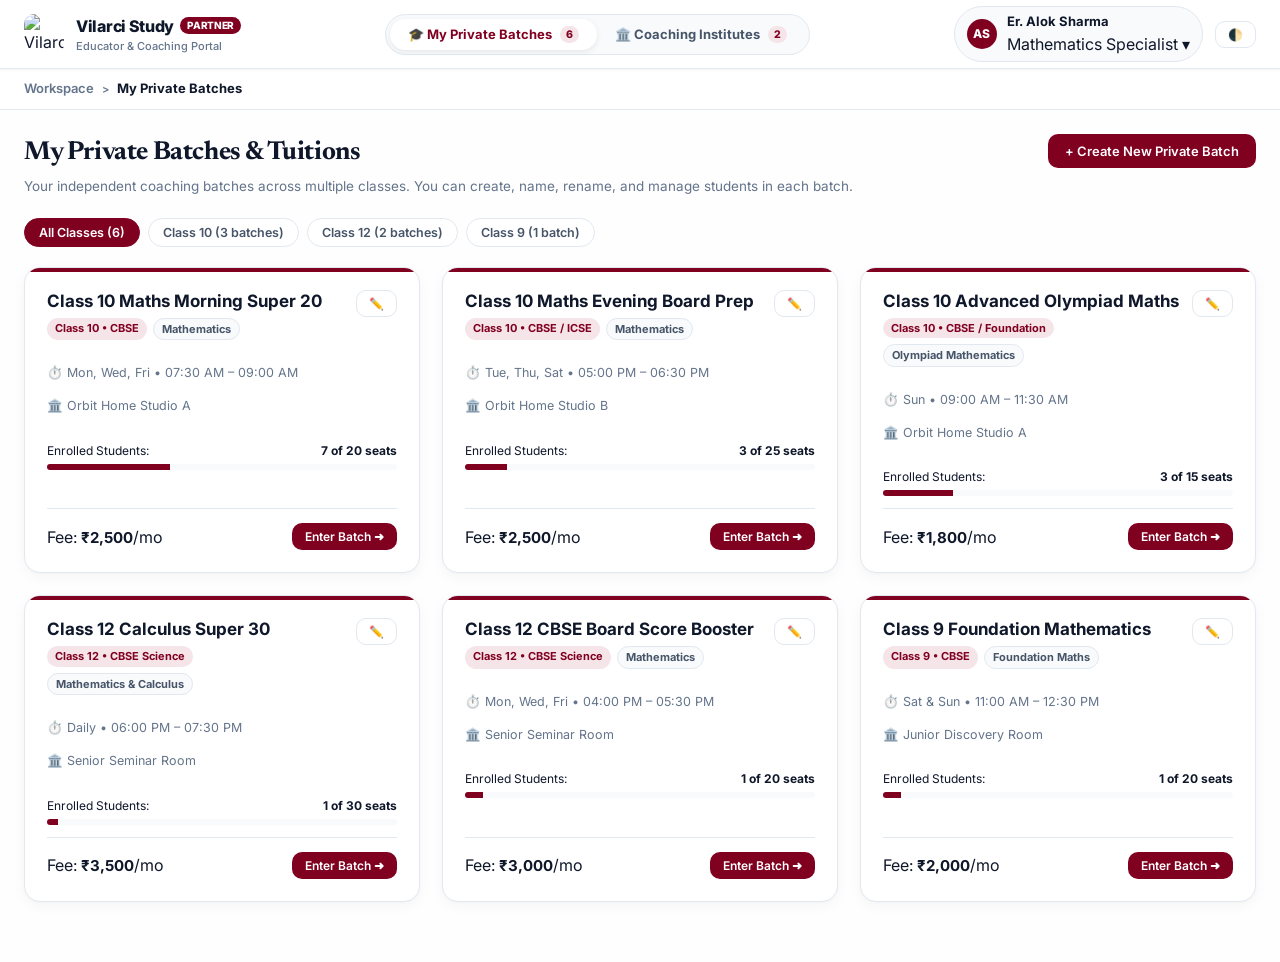
==== commit 27e73a76: "feat: student tuition fee ledger, unenrollment, target vs reality curriculum, test scorecards & side" ====
--- a/Vilarci-study-partner-demo/Antigravity/index.html
+++ b/Vilarci-study-partner-demo/Antigravity/index.html
@@ -251,291 +251,510 @@
 
     <!-- ══════════════════════════════════════════════════════════════════════
          VIEW 4: UNIFIED BATCH & SECTION COMMAND DECK
-         (When teacher enters ANY private batch OR coaching section!)
+         (When teacher enters ANY private batch OR coaching section,
+          the top bar transforms into a dedicated Sidebar Workspace!)
          ══════════════════════════════════════════════════════════════════════ -->
-    <section id="view-batch-deck" class="main-view" style="display:none;">
+    <section id="view-batch-deck" class="main-view" style="display:none; padding:0; margin:0;">
       
-      <!-- Deck Header -->
-      <div class="batch-deck-header" id="batchDeckHeader">
-        <div>
-          <div style="display:flex; align-items:center; gap:8px; margin-bottom:6px;">
-            <span class="pill pill-primary" id="deckContextBadge">Private Batch</span>
-            <span class="pill pill-muted" id="deckGradeBadge">Class 10 CBSE</span>
-          </div>
-          <h1 class="batch-deck-title" id="deckTitleDisplay">Class 10 Maths Morning Super 20</h1>
-          <p class="batch-deck-meta" id="deckMetaDisplay">Mon, Wed, Fri • 07:30 AM – 09:00 AM &bull; Room: Orbit Studio A</p>
-        </div>
-        <div style="display:flex; gap:10px;">
-          <button type="button" class="btn btn-outline" style="background:#fff; color:var(--primary); font-weight:700;" id="btnExitBatchDeck">← Exit Batch</button>
-        </div>
-      </div>
-
-      <!-- Batch Deck Sub-Navigation Tabs -->
-      <div class="batch-deck-tabs" id="batchDeckNavTabs">
-        <button type="button" class="deck-tab-btn active" data-deck-tab="students">👥 Students Roster (<span id="deckStudentCountPill">18</span>)</button>
-        <button type="button" class="deck-tab-btn" data-deck-tab="attendance">📋 Daily Attendance &amp; QR</button>
-        <button type="button" class="deck-tab-btn" data-deck-tab="points">🏅 Points &amp; Honors</button>
-        <button type="button" class="deck-tab-btn" data-deck-tab="tests">📝 Tests &amp; Marks</button>
-        <button type="button" class="deck-tab-btn" data-deck-tab="syllabus">📖 Curriculum Tracker</button>
-        <button type="button" class="deck-tab-btn" data-deck-tab="fees">💳 Tuition Fees</button>
-        <button type="button" class="deck-tab-btn" data-deck-tab="settings">⚙️ Batch Settings (Rename)</button>
-      </div>
-
-      <!-- SUB-TAB A: STUDENTS ROSTER -->
-      <div id="dsub-students" class="dsub-view active">
-        <article class="card">
-          <div class="card-header" style="flex-wrap:wrap; gap:12px;">
-            <div>
-              <h3 class="card-title">Enrolled Students Directory</h3>
-              <span class="card-subtitle">Verified parent contacts (Father, Mother, Guardian) &bull; Live points &amp; streaks</span>
-            </div>
-            <button type="button" class="btn btn-primary btn-sm" id="btnOpenAddStudentToBatch">+ Add Student to Batch</button>
-          </div>
-          <div class="card-body" style="padding:0;">
-            <div class="table-responsive">
-              <table class="data-table">
-                <thead>
-                  <tr>
-                    <th>Roll No</th>
-                    <th>Student Name</th>
-                    <th>Verified Parent / Guardian Contacts</th>
-                    <th>Learning Points</th>
-                    <th>Streak</th>
-                    <th>Attendance</th>
-                    <th>Fee Status</th>
-                    <th>Actions</th>
-                  </tr>
-                </thead>
-                <tbody id="deckStudentsTableBody">
-                  <!-- Populated dynamically by JS -->
-                </tbody>
-              </table>
-            </div>
-          </div>
-        </article>
-      </div>
-
-      <!-- SUB-TAB B: DAILY ATTENDANCE & QR TERMINAL -->
-      <div id="dsub-attendance" class="dsub-view" style="display:none;">
-        <div class="qr-terminal-box">
-          <div class="qr-code-graphic">
-            <svg viewBox="0 0 100 100" xmlns="http://www.w3.org/2000/svg">
-              <rect x="5" y="5" width="28" height="28" fill="#800020" rx="3"/>
-              <rect x="9" y="9" width="20" height="20" fill="#ffffff" rx="2"/>
-              <rect x="13" y="13" width="12" height="12" fill="#800020" rx="1"/>
-              <rect x="67" y="5" width="28" height="28" fill="#800020" rx="3"/>
-              <rect x="71" y="9" width="20" height="20" fill="#ffffff" rx="2"/>
-              <rect x="75" y="13" width="12" height="12" fill="#800020" rx="1"/>
-              <rect x="5" y="67" width="28" height="28" fill="#800020" rx="3"/>
-              <rect x="9" y="71" width="20" height="20" fill="#ffffff" rx="2"/>
-              <rect x="13" y="75" width="12" height="12" fill="#800020" rx="1"/>
-              <rect x="38" y="10" width="5" height="5" fill="#800020"/>
-              <rect x="48" y="10" width="5" height="5" fill="#800020"/>
-              <rect x="38" y="40" width="8" height="8" fill="#D97706"/>
-              <rect x="52" y="42" width="6" height="6" fill="#800020"/>
-              <rect x="68" y="44" width="8" height="8" fill="#800020"/>
-              <rect x="40" y="60" width="6" height="6" fill="#800020"/>
-              <rect x="54" y="58" width="8" height="8" fill="#800020"/>
-              <rect x="42" y="74" width="7" height="7" fill="#800020"/>
-            </svg>
-          </div>
-          <div style="flex:1;">
-            <span class="badge badge-success">LIVE CLASSROOM QR CHECK-IN</span>
-            <h3 style="font-size:18px; font-weight:700; margin:6px 0;" id="deckQrBatchTitle">Classroom Check-in QR</h3>
-            <p class="text-xs text-muted" style="line-height:1.45;">Project on the screen. Students scan with their <strong>Vilarci Study</strong> portal to verify attendance (+10 pts).</p>
-            <div style="margin-top:10px; display:flex; gap:10px;">
-              <button type="button" class="btn btn-outline btn-sm" id="btnRefreshQrSession">🔄 Refresh Token</button>
-              <button type="button" class="btn btn-primary btn-sm" id="btnProjectorFullscreen">📺 Fullscreen Mode</button>
-            </div>
-          </div>
-        </div>
-
-        <article class="card">
-          <div class="card-header" style="flex-wrap:wrap; gap:12px;">
-            <div>
-              <h3 class="card-title">Today's Attendance Sheet — 20 Oct 2026</h3>
-              <span class="card-subtitle">Click P (Present), L (Late), or A (Absent) to override status</span>
-            </div>
-            <div style="display:flex; gap:8px;">
-              <button type="button" class="btn btn-outline btn-sm" id="btnDeckMarkAllPresent">✓ Mark All Present</button>
-              <button type="button" class="btn btn-primary btn-sm" id="btnDeckSaveAttendance">Save Session</button>
-            </div>
-          </div>
-          <div class="card-body" style="padding:0;">
-            <div class="table-responsive">
-              <table class="data-table">
-                <thead>
-                  <tr>
-                    <th>Roll No</th>
-                    <th>Student Name</th>
-                    <th>Status</th>
-                    <th>Points</th>
-                    <th>Parent Alert</th>
-                  </tr>
-                </thead>
-                <tbody id="deckAttendanceTableBody">
-                  <!-- Populated dynamically by JS -->
-                </tbody>
-              </table>
-            </div>
-          </div>
-        </article>
-      </div>
-
-      <!-- SUB-TAB C: POINTS & HONORS DISPENSER DESK -->
-      <div id="dsub-points" class="dsub-view" style="display:none;">
-        <div style="display:grid; grid-template-columns:1.2fr 1fr; gap:20px;">
-          <!-- Form to Dispense Points -->
-          <article class="card">
-            <div class="card-header">
-              <h3 class="card-title">🏅 Dispatch Academic Points to Student</h3>
-            </div>
-            <div class="card-body">
-              <form id="formDeckAwardPoints">
-                <div class="form-group">
-                  <label class="form-label">Select Student:</label>
-                  <select id="deckAwardStudentSelect" class="form-select" required></select>
-                </div>
-                <div class="form-group">
-                  <label class="form-label">Points to Award:</label>
-                  <div style="display:flex; gap:8px; margin-bottom:8px;">
-                    <button type="button" class="btn btn-outline btn-sm qpts" data-pts="50">+50 pts</button>
-                    <button type="button" class="btn btn-outline btn-sm qpts" data-pts="100">+100 pts</button>
-                    <button type="button" class="btn btn-outline btn-sm qpts" data-pts="150">+150 pts</button>
-                  </div>
-                  <input type="number" id="deckAwardPointsInput" class="form-input" value="100" min="10" max="1000" required>
-                </div>
-                <div class="form-group">
-                  <label class="form-label">Category:</label>
-                  <select id="deckAwardCategorySelect" class="form-select">
-                    <option value="Excellence in Mathematics">Test Excellence &amp; Score Mastery</option>
-                    <option value="Concept Mastery">Concept Mastery &amp; Problem Solving</option>
-                    <option value="Homework Diligence">Homework Streak</option>
-                    <option value="Classroom Leadership">Classroom Peer Assistance</option>
+      <div class="deck-workspace-shell">
+        
+        <!-- ─── DEDICATED COMMAND DECK SIDEBAR (Replaces Top Bar) ───────────── -->
+        <aside class="deck-sidebar" id="deckSidebar">
+          
+          <!-- Sidebar Brand Box -->
+          <div class="deck-sidebar-brand">
+            <div class="brand-box">
+              <img src="https://officialpic.vilarci.in/Icons/web-icon.png" alt="Vilarci Logo" class="brand-icon">
+              <div class="brand-meta">
+                <span class="brand-title">Vilarci <span class="brand-badge">Partner</span></span>
+                <span class="brand-sub" id="sidebarContextSub">Batch Workspace</span>
+              </div>
+            </div>
+            <button type="button" class="deck-mobile-close-btn" id="btnDeckCloseSidebarMobile" aria-label="Close sidebar menu">&times;</button>
+          </div>
+
+          <!-- Active Batch Profile Card in Sidebar -->
+          <div class="deck-sidebar-batch-card">
+            <div style="display:flex; align-items:center; gap:6px; margin-bottom:4px;">
+              <span class="pill pill-primary" id="deckContextBadge">Private Batch</span>
+              <span class="pill pill-muted" id="deckGradeBadge">Class 10 CBSE</span>
+            </div>
+            <h2 class="deck-sidebar-batch-title" id="deckTitleDisplay">Class 10 Maths Morning Super 20</h2>
+            <div class="deck-sidebar-batch-schedule" id="deckMetaDisplay">Mon, Wed, Fri • 07:30 AM – 09:00 AM</div>
+            <div class="deck-sidebar-batch-room" id="deckRoomDisplay">📍 Room: Orbit Home Studio A</div>
+          </div>
+
+          <!-- Vertical Navigation Tabs Menu -->
+          <nav class="deck-sidebar-nav" id="batchDeckNavTabs" aria-label="Batch Tools Navigation">
+            <button type="button" class="deck-nav-item active" data-deck-tab="students">
+              <span class="deck-nav-icon">👥</span>
+              <span class="deck-nav-label">Students Roster</span>
+              <span class="deck-nav-pill" id="deckStudentCountPill">7</span>
+            </button>
+            <button type="button" class="deck-nav-item" data-deck-tab="attendance">
+              <span class="deck-nav-icon">📋</span>
+              <span class="deck-nav-label">Daily Attendance &amp; QR</span>
+            </button>
+            <button type="button" class="deck-nav-item" data-deck-tab="points">
+              <span class="deck-nav-icon">🏅</span>
+              <span class="deck-nav-label">Points &amp; Honors</span>
+            </button>
+            <button type="button" class="deck-nav-item" data-deck-tab="tests">
+              <span class="deck-nav-icon">📝</span>
+              <span class="deck-nav-label">Tests &amp; Marks</span>
+              <span class="deck-nav-pill" id="sidebarTestCountPill">3</span>
+            </button>
+            <button type="button" class="deck-nav-item" data-deck-tab="syllabus">
+              <span class="deck-nav-icon">📖</span>
+              <span class="deck-nav-label">Curriculum Tracker</span>
+              <span class="badge badge-success" style="font-size:9.5px; padding:2px 6px;">Target vs Reality</span>
+            </button>
+            <button type="button" class="deck-nav-item" data-deck-tab="fees">
+              <span class="deck-nav-icon">💳</span>
+              <span class="deck-nav-label">Tuition Fees</span>
+              <span class="pill pill-muted" style="font-size:9.5px; padding:2px 6px;">Monthly</span>
+            </button>
+            <button type="button" class="deck-nav-item" data-deck-tab="settings">
+              <span class="deck-nav-icon">⚙️</span>
+              <span class="deck-nav-label">Batch Settings (Schedule)</span>
+            </button>
+          </nav>
+
+          <!-- Sidebar Footer: Educator Identity & Return Button -->
+          <div class="deck-sidebar-footer">
+            <div class="teacher-profile-chip" style="width:100%; margin-bottom:12px; justify-content:flex-start;">
+              <div class="teacher-avatar" id="sidebarTeacherAvatar">AS</div>
+              <div style="flex:1; min-width:0;">
+                <div class="teacher-name-txt" id="sidebarTeacherName" style="white-space:nowrap; overflow:hidden; text-overflow:ellipsis;">Er. Alok Sharma</div>
+                <div class="text-xs text-muted" id="sidebarTeacherSubject">Mathematics Specialist</div>
+              </div>
+            </div>
+            <button type="button" class="btn btn-outline" id="btnExitBatchDeck" style="width:100%; font-weight:700; color:var(--primary); border-color:var(--primary); background:var(--surface);">
+              ← Exit to All Batches
+            </button>
+          </div>
+
+        </aside>
+
+        <!-- Backdrop overlay for mobile drawer -->
+        <div class="deck-sidebar-backdrop" id="deckSidebarBackdrop"></div>
+
+        <!-- ─── MAIN CONTENT PANE ───────────────────────────────────────────── -->
+        <main class="deck-main-pane">
+          
+          <!-- Mobile Top Bar with Hamburger Toggle -->
+          <div class="deck-mobile-header" id="deckMobileHeader">
+            <button type="button" class="btn btn-outline btn-sm" id="btnDeckMobileToggleSidebar">
+              ☰ Menu
+            </button>
+            <div class="deck-mobile-title-box">
+              <span class="deck-mobile-title" id="deckMobileTitleText">Class 10 Maths</span>
+              <span class="text-xs text-muted">Command Deck</span>
+            </div>
+            <button type="button" class="btn btn-outline btn-sm" id="btnDeckMobileExitBtn">Exit</button>
+          </div>
+
+          <!-- Main Scrollable Content Container -->
+          <div class="deck-content-inner">
+
+            <!-- ─── SUB-TAB 1: STUDENTS ROSTER ──────────────────────────────── -->
+            <div id="dsub-students" class="dsub-view active">
+              <article class="card">
+                <div class="card-header" style="flex-wrap:wrap; gap:12px;">
+                  <div>
+                    <h3 class="card-title">Enrolled Students Directory</h3>
+                    <span class="card-subtitle">Verified parent contacts (Father, Mother, Guardian) &bull; Live points, streaks &amp; exit management</span>
+                  </div>
+                  <button type="button" class="btn btn-primary btn-sm" id="btnOpenAddStudentToBatch">+ Add Student to Batch</button>
+                </div>
+                <div class="card-body" style="padding:0;">
+                  <div class="table-responsive">
+                    <table class="data-table">
+                      <thead>
+                        <tr>
+                          <th>Roll No</th>
+                          <th>Student Name</th>
+                          <th>Verified Parent / Guardian Contacts</th>
+                          <th>Learning Points</th>
+                          <th>Streak</th>
+                          <th>Attendance</th>
+                          <th>Fee Status</th>
+                          <th>Actions</th>
+                        </tr>
+                      </thead>
+                      <tbody id="deckStudentsTableBody">
+                        <!-- Populated dynamically by JS -->
+                      </tbody>
+                    </table>
+                  </div>
+                </div>
+              </article>
+            </div>
+
+            <!-- ─── SUB-TAB 2: DAILY ATTENDANCE & QR TERMINAL ────────────────── -->
+            <div id="dsub-attendance" class="dsub-view" style="display:none;">
+              <div class="qr-terminal-box">
+                <div class="qr-code-graphic">
+                  <svg viewBox="0 0 100 100" xmlns="http://www.w3.org/2000/svg">
+                    <rect x="5" y="5" width="28" height="28" fill="#800020" rx="3"/>
+                    <rect x="9" y="9" width="20" height="20" fill="#ffffff" rx="2"/>
+                    <rect x="13" y="13" width="12" height="12" fill="#800020" rx="1"/>
+                    <rect x="67" y="5" width="28" height="28" fill="#800020" rx="3"/>
+                    <rect x="71" y="9" width="20" height="20" fill="#ffffff" rx="2"/>
+                    <rect x="75" y="13" width="12" height="12" fill="#800020" rx="1"/>
+                    <rect x="5" y="67" width="28" height="28" fill="#800020" rx="3"/>
+                    <rect x="9" y="71" width="20" height="20" fill="#ffffff" rx="2"/>
+                    <rect x="13" y="75" width="12" height="12" fill="#800020" rx="1"/>
+                    <rect x="38" y="10" width="5" height="5" fill="#800020"/>
+                    <rect x="48" y="10" width="5" height="5" fill="#800020"/>
+                    <rect x="38" y="40" width="8" height="8" fill="#D97706"/>
+                    <rect x="52" y="42" width="6" height="6" fill="#800020"/>
+                    <rect x="68" y="44" width="8" height="8" fill="#800020"/>
+                    <rect x="40" y="60" width="6" height="6" fill="#800020"/>
+                    <rect x="54" y="58" width="8" height="8" fill="#800020"/>
+                    <rect x="42" y="74" width="7" height="7" fill="#800020"/>
+                  </svg>
+                </div>
+                <div style="flex:1;">
+                  <span class="badge badge-success">LIVE CLASSROOM QR CHECK-IN</span>
+                  <h3 style="font-size:18px; font-weight:700; margin:6px 0;" id="deckQrBatchTitle">Classroom Check-in QR</h3>
+                  <p class="text-xs text-muted" style="line-height:1.45;">Project on the screen. Students scan with their <strong>Vilarci Study</strong> portal to verify attendance (+10 pts).</p>
+                  <div style="margin-top:10px; display:flex; gap:10px;">
+                    <button type="button" class="btn btn-outline btn-sm" id="btnRefreshQrSession">🔄 Refresh Token</button>
+                    <button type="button" class="btn btn-primary btn-sm" id="btnProjectorFullscreen">📺 Fullscreen Mode</button>
+                  </div>
+                </div>
+              </div>
+
+              <article class="card">
+                <div class="card-header" style="flex-wrap:wrap; gap:12px;">
+                  <div>
+                    <h3 class="card-title">Today's Attendance Sheet — 20 Oct 2026</h3>
+                    <span class="card-subtitle">Click P (Present), L (Late), or A (Absent) to override status</span>
+                  </div>
+                  <div style="display:flex; gap:8px;">
+                    <button type="button" class="btn btn-outline btn-sm" id="btnDeckMarkAllPresent">✓ Mark All Present</button>
+                    <button type="button" class="btn btn-primary btn-sm" id="btnDeckSaveAttendance">Save Session</button>
+                  </div>
+                </div>
+                <div class="card-body" style="padding:0;">
+                  <div class="table-responsive">
+                    <table class="data-table">
+                      <thead>
+                        <tr>
+                          <th>Roll No</th>
+                          <th>Student Name</th>
+                          <th>Status</th>
+                          <th>Points</th>
+                          <th>Parent Alert</th>
+                        </tr>
+                      </thead>
+                      <tbody id="deckAttendanceTableBody">
+                        <!-- Populated dynamically by JS -->
+                      </tbody>
+                    </table>
+                  </div>
+                </div>
+              </article>
+            </div>
+
+            <!-- ─── SUB-TAB 3: POINTS & HONORS DISPENSER DESK ────────────────── -->
+            <div id="dsub-points" class="dsub-view" style="display:none;">
+              <div style="display:grid; grid-template-columns:1.2fr 1fr; gap:20px;">
+                <!-- Form to Dispense Points -->
+                <article class="card">
+                  <div class="card-header">
+                    <h3 class="card-title">🏅 Dispatch Academic Points to Student</h3>
+                  </div>
+                  <div class="card-body">
+                    <form id="formDeckAwardPoints">
+                      <div class="form-group">
+                        <label class="form-label">Select Student:</label>
+                        <select id="deckAwardStudentSelect" class="form-select" required></select>
+                      </div>
+                      <div class="form-group">
+                        <label class="form-label">Points to Award:</label>
+                        <div style="display:flex; gap:8px; margin-bottom:8px;">
+                          <button type="button" class="btn btn-outline btn-sm qpts" data-pts="50">+50 pts</button>
+                          <button type="button" class="btn btn-outline btn-sm qpts" data-pts="100">+100 pts</button>
+                          <button type="button" class="btn btn-outline btn-sm qpts" data-pts="150">+150 pts</button>
+                        </div>
+                        <input type="number" id="deckAwardPointsInput" class="form-input" value="100" min="10" max="1000" required>
+                      </div>
+                      <div class="form-group">
+                        <label class="form-label">Category:</label>
+                        <select id="deckAwardCategorySelect" class="form-select">
+                          <option value="Excellence in Mathematics">Test Excellence &amp; Score Mastery</option>
+                          <option value="Concept Mastery">Concept Mastery &amp; Problem Solving</option>
+                          <option value="Homework Diligence">Homework Streak</option>
+                          <option value="Classroom Leadership">Classroom Peer Assistance</option>
+                        </select>
+                      </div>
+                      <div class="form-group">
+                        <label class="form-label">Teacher Citation / Feedback:</label>
+                        <textarea id="deckAwardCitationInput" class="form-textarea" rows="2" placeholder="e.g. Outstanding proof derivation in Quadratic Roots test." required></textarea>
+                      </div>
+                      <button type="submit" class="btn btn-primary" style="width:100%;">Dispatch Points (+ Live Re-rank)</button>
+                    </form>
+                  </div>
+                </article>
+
+                <!-- Live Batch Standings Preview -->
+                <article class="card">
+                  <div class="card-header">
+                    <h3 class="card-title">Live Batch Point Leaderboard</h3>
+                  </div>
+                  <div class="card-body" style="padding:0;">
+                    <div id="deckLiveLeaderboardList">
+                      <!-- Populated dynamically by JS -->
+                    </div>
+                  </div>
+                </article>
+              </div>
+            </div>
+
+            <!-- ─── SUB-TAB 4: TESTS & MARKS (Multiple Tests & Every Student) ── -->
+            <div id="dsub-tests" class="dsub-view" style="display:none;">
+              
+              <div style="display:flex; justify-content:space-between; align-items:center; margin-bottom:16px; flex-wrap:wrap; gap:12px;">
+                <div>
+                  <h3 style="font-size:18px; font-weight:800;">Conducted Tests &amp; Scorecards</h3>
+                  <p class="text-xs text-muted">Manage multiple test examinations • Enter marks &amp; view diagnostic remarks for every student.</p>
+                </div>
+                <button type="button" class="btn btn-primary btn-sm" id="btnOpenScheduleTestModal">+ Schedule New Test</button>
+              </div>
+
+              <!-- Test Navigation Selector Chips -->
+              <div class="filter-chips-row" id="deckTestChipsRow" style="margin-bottom:18px;">
+                <!-- Populated dynamically by JS -->
+              </div>
+
+              <!-- Selected Test Overview & Scorecards Card -->
+              <div id="deckTestDetailArea">
+                <!-- Populated dynamically by JS -->
+              </div>
+
+            </div>
+
+            <!-- ─── SUB-TAB 5: CURRICULUM TRACKER (Target vs Reality) ────────── -->
+            <div id="dsub-syllabus" class="dsub-view" style="display:none;">
+              
+              <div style="display:flex; justify-content:space-between; align-items:center; margin-bottom:16px; flex-wrap:wrap; gap:12px;">
+                <div>
+                  <h3 style="font-size:18px; font-weight:800;">Curriculum Progress &bull; Planned Target vs Reality</h3>
+                  <p class="text-xs text-muted">Compare planned completion timelines against actual reality • Add or remove syllabus chapters.</p>
+                </div>
+                <button type="button" class="btn btn-primary btn-sm" id="btnOpenAddChapterModal">+ Add Chapter / Topic</button>
+              </div>
+
+              <!-- Actual vs Reality Analytics Widget -->
+              <div class="card" style="margin-bottom:20px; background:var(--surface);">
+                <div class="card-body">
+                  <div style="display:grid; grid-template-columns:repeat(auto-fit, minmax(210px, 1fr)); gap:16px; margin-bottom:16px;" id="sylStatsGrid">
+                    <!-- Populated dynamically by JS -->
+                  </div>
+
+                  <!-- Visual Timeline Comparison Bar -->
+                  <div style="background:var(--surface-muted); padding:14px; border-radius:var(--radius-md); border:1px solid var(--border);">
+                    <div style="display:flex; justify-content:space-between; font-size:12px; font-weight:700; margin-bottom:6px;">
+                      <span>Planned Target Timeline Progress</span>
+                      <span id="sylPlannedPctLabel">60% Planned</span>
+                    </div>
+                    <div style="height:8px; background:#e2e8f0; border-radius:4px; overflow:hidden; margin-bottom:12px;">
+                      <div id="sylPlannedProgressBar" style="height:100%; width:60%; background:#2563EB; border-radius:4px;"></div>
+                    </div>
+
+                    <div style="display:flex; justify-content:space-between; font-size:12px; font-weight:700; margin-bottom:6px;">
+                      <span>Actual Reality Covered Progress</span>
+                      <span id="sylActualPctLabel">48% Completed (Reality)</span>
+                    </div>
+                    <div style="height:8px; background:#e2e8f0; border-radius:4px; overflow:hidden;">
+                      <div id="sylActualProgressBar" style="height:100%; width:48%; background:var(--primary); border-radius:4px;"></div>
+                    </div>
+                  </div>
+                </div>
+              </div>
+
+              <!-- Syllabus Topics Progression Table -->
+              <article class="card">
+                <div class="card-header" style="flex-wrap:wrap; gap:10px;">
+                  <div>
+                    <h4 class="card-title" style="font-size:15px;">Chapters &amp; Topics Milestone Ledger</h4>
+                    <span class="card-subtitle">Real-time status updates &bull; Variance against planned target completion dates</span>
+                  </div>
+                </div>
+                <div class="card-body" style="padding:0;">
+                  <div class="table-responsive">
+                    <table class="data-table">
+                      <thead>
+                        <tr>
+                          <th>Chapter</th>
+                          <th>Topic &amp; Subtopics</th>
+                          <th>Target Date (Planned)</th>
+                          <th>Reality (Actual Date)</th>
+                          <th>Status</th>
+                          <th>Timeline Variance</th>
+                          <th>Students Revised</th>
+                          <th>Actions</th>
+                        </tr>
+                      </thead>
+                      <tbody id="deckSyllabusTableBody">
+                        <!-- Populated dynamically by JS -->
+                      </tbody>
+                    </table>
+                  </div>
+                </div>
+              </article>
+
+            </div>
+
+            <!-- ─── SUB-TAB 6: TUITION FEES (Personalized Monthly Ledger) ─────── -->
+            <div id="dsub-fees" class="dsub-view" style="display:none;">
+              
+              <div style="display:flex; justify-content:space-between; align-items:center; margin-bottom:16px; flex-wrap:wrap; gap:12px;">
+                <div>
+                  <h3 style="font-size:18px; font-weight:800;">Monthly Tuition Fees Ledger</h3>
+                  <p class="text-xs text-muted">Personalized fee per student • Admission start &amp; course end tracking • Payment status, dates &amp; stamped receipts.</p>
+                </div>
+                <div style="display:flex; align-items:center; gap:10px;">
+                  <label class="form-label" style="margin:0; font-size:12px;">Academic Month:</label>
+                  <select id="deckFeeMonthSelector" class="form-select form-select-sm" style="font-weight:700; width:180px;">
+                    <option value="2026-10" selected>October 2026 (Current)</option>
+                    <option value="2026-09">September 2026</option>
+                    <option value="2026-08">August 2026</option>
+                    <option value="2026-07">July 2026</option>
+                    <option value="2026-06">June 2026</option>
+                    <option value="2026-11">November 2026</option>
                   </select>
                 </div>
-                <div class="form-group">
-                  <label class="form-label">Teacher Citation / Feedback:</label>
-                  <textarea id="deckAwardCitationInput" class="form-textarea" rows="2" placeholder="e.g. Outstanding proof derivation in Quadratic Roots test." required></textarea>
-                </div>
-                <button type="submit" class="btn btn-primary" style="width:100%;">Dispatch Points (+ Live Re-rank)</button>
-              </form>
-            </div>
-          </article>
-
-          <!-- Live Batch Standings Preview -->
-          <article class="card">
-            <div class="card-header">
-              <h3 class="card-title">Live Batch Point Leaderboard</h3>
-            </div>
-            <div class="card-body" style="padding:0;">
-              <div id="deckLiveLeaderboardList">
+              </div>
+
+              <!-- Fee Collections Metric Cards -->
+              <div style="display:grid; grid-template-columns:repeat(auto-fit, minmax(200px, 1fr)); gap:16px; margin-bottom:20px;" id="feeStatsGrid">
                 <!-- Populated dynamically by JS -->
               </div>
-            </div>
-          </article>
-        </div>
-      </div>
-
-      <!-- SUB-TAB D: TESTS & MARKS -->
-      <div id="dsub-tests" class="dsub-view" style="display:none;">
-        <div style="display:flex; justify-content:space-between; align-items:center; margin-bottom:16px;">
-          <div>
-            <h3 style="font-size:18px; font-weight:800;">Conducted Tests &amp; Scorecards</h3>
-            <p class="text-xs text-muted">Evaluate students, enter test marks, and identify weak topics.</p>
-          </div>
-          <button type="button" class="btn btn-primary btn-sm" id="btnOpenScheduleTestModal">+ Schedule New Test</button>
-        </div>
-        <div id="deckTestsContainer">
-          <!-- Populated dynamically by JS -->
-        </div>
-      </div>
-
-      <!-- SUB-TAB E: CURRICULUM TRACKER -->
-      <div id="dsub-syllabus" class="dsub-view" style="display:none;">
-        <article class="card">
-          <div class="card-header">
-            <h3 class="card-title">Syllabus Topics Progression</h3>
-          </div>
-          <div class="card-body" style="padding:0;">
-            <div class="table-responsive">
-              <table class="data-table">
-                <thead>
-                  <tr>
-                    <th>Chapter</th>
-                    <th>Topic</th>
-                    <th>Status</th>
-                    <th>Students Revised</th>
-                    <th>Action</th>
-                  </tr>
-                </thead>
-                <tbody id="deckSyllabusTableBody">
-                  <!-- Populated dynamically by JS -->
-                </tbody>
-              </table>
-            </div>
-          </div>
-        </article>
-      </div>
-
-      <!-- SUB-TAB F: TUITION FEES -->
-      <div id="dsub-fees" class="dsub-view" style="display:none;">
-        <article class="card">
-          <div class="card-header">
-            <h3 class="card-title">Monthly Tuition Fees Ledger</h3>
-          </div>
-          <div class="card-body" style="padding:0;">
-            <div class="table-responsive">
-              <table class="data-table">
-                <thead>
-                  <tr>
-                    <th>Invoice No</th>
-                    <th>Student Name</th>
-                    <th>Parent Phone</th>
-                    <th>Amount</th>
-                    <th>Status</th>
-                    <th>Action</th>
-                  </tr>
-                </thead>
-                <tbody id="deckFeesTableBody">
-                  <!-- Populated dynamically by JS -->
-                </tbody>
-              </table>
-            </div>
-          </div>
-        </article>
-      </div>
-
-      <!-- SUB-TAB G: BATCH SETTINGS (RENAME) -->
-      <div id="dsub-settings" class="dsub-view" style="display:none;">
-        <article class="card">
-          <div class="card-header">
-            <h3 class="card-title">Batch Configuration &amp; Renaming</h3>
-          </div>
-          <div class="card-body">
-            <form id="formDeckRenameBatch">
-              <div class="form-group">
-                <label class="form-label">Batch Name (Rename):</label>
-                <input type="text" id="deckRenameBatchNameInput" class="form-input" required>
-              </div>
-              <div style="display:grid; grid-template-columns:1fr 1fr; gap:16px;">
-                <div class="form-group">
-                  <label class="form-label">Schedule:</label>
-                  <input type="text" id="deckRenameScheduleInput" class="form-input" required>
-                </div>
-                <div class="form-group">
-                  <label class="form-label">Monthly Tuition Fee (₹):</label>
-                  <input type="number" id="deckRenameFeeInput" class="form-input" required>
-                </div>
-              </div>
-              <div class="form-group">
-                <label class="form-label">Room / Classroom Suite:</label>
-                <input type="text" id="deckRenameRoomInput" class="form-input" required>
-              </div>
-              <button type="submit" class="btn btn-primary">Save Batch Updates</button>
-            </form>
-          </div>
-        </article>
+
+              <!-- Student Monthly Fees Ledger Table -->
+              <article class="card">
+                <div class="card-header" style="flex-wrap:wrap; gap:10px;">
+                  <div>
+                    <h4 class="card-title" style="font-size:15px;">Student Fee Status for <span id="dispSelectedFeeMonthName">October 2026</span></h4>
+                    <span class="card-subtitle">Every student has individual fee rate &bull; Record offline payment, view full history or stamped receipt</span>
+                  </div>
+                </div>
+                <div class="card-body" style="padding:0;">
+                  <div class="table-responsive">
+                    <table class="data-table">
+                      <thead>
+                        <tr>
+                          <th>Roll No</th>
+                          <th>Student Name</th>
+                          <th>Tuition Period (Start ➜ End)</th>
+                          <th>Custom Monthly Fee</th>
+                          <th>Status</th>
+                          <th>Payment Info (Date &amp; Mode)</th>
+                          <th>Actions</th>
+                        </tr>
+                      </thead>
+                      <tbody id="deckFeesTableBody">
+                        <!-- Populated dynamically by JS -->
+                      </tbody>
+                    </table>
+                  </div>
+                </div>
+              </article>
+
+            </div>
+
+            <!-- ─── SUB-TAB 7: BATCH SETTINGS & WEEKLY SCHEDULE ──────────────── -->
+            <div id="dsub-settings" class="dsub-view" style="display:none;">
+              <article class="card">
+                <div class="card-header">
+                  <h3 class="card-title">Batch Configuration &amp; Renaming</h3>
+                  <span class="card-subtitle">Rename batch name, room details, and manage day-by-day weekly schedule JSON format</span>
+                </div>
+                <div class="card-body">
+                  <form id="formDeckRenameBatch">
+                    <div class="form-group">
+                      <label class="form-label">Batch Name (Rename):</label>
+                      <input type="text" id="deckRenameBatchNameInput" class="form-input" required>
+                    </div>
+
+                    <div style="display:grid; grid-template-columns:1fr 1fr; gap:16px;">
+                      <div class="form-group">
+                        <label class="form-label">Room / Classroom Suite:</label>
+                        <input type="text" id="deckRenameRoomInput" class="form-input" required>
+                      </div>
+                      <div class="form-group">
+                        <label class="form-label">Default Base Monthly Fee (₹):</label>
+                        <input type="number" id="deckRenameFeeInput" class="form-input" required>
+                      </div>
+                    </div>
+
+                    <!-- Day-by-Day Weekly Schedule Editor (Exact Schema Specified) -->
+                    <div style="margin:20px 0; background:var(--surface-muted); padding:18px; border-radius:var(--radius-md); border:1px solid var(--border);">
+                      <div style="display:flex; justify-content:space-between; align-items:center; margin-bottom:12px;">
+                        <div>
+                          <strong style="font-size:14px;">📅 Weekly Schedule Configuration</strong>
+                          <div class="text-xs text-muted">Saved in exact day-wise timing structure (e.g. mon, tue, wed, thu, fri, sat, sun)</div>
+                        </div>
+                        <span class="badge badge-primary">Structured JSON</span>
+                      </div>
+
+                      <div style="display:grid; grid-template-columns:repeat(auto-fit, minmax(280px, 1fr)); gap:12px;" id="weeklyScheduleEditorGrid">
+                        <!-- Monday -->
+                        <div class="form-group" style="margin-bottom:0;">
+                          <label class="form-label" style="font-size:11.5px;">Monday:</label>
+                          <input type="text" id="sched_mon" class="form-input text-xs" value="09:00 AM - 05:00 PM">
+                        </div>
+                        <!-- Tuesday -->
+                        <div class="form-group" style="margin-bottom:0;">
+                          <label class="form-label" style="font-size:11.5px;">Tuesday:</label>
+                          <input type="text" id="sched_tue" class="form-input text-xs" value="09:00 AM - 05:00 PM">
+                        </div>
+                        <!-- Wednesday -->
+                        <div class="form-group" style="margin-bottom:0;">
+                          <label class="form-label" style="font-size:11.5px;">Wednesday:</label>
+                          <input type="text" id="sched_wed" class="form-input text-xs" value="09:00 AM - 05:00 PM">
+                        </div>
+                        <!-- Thursday -->
+                        <div class="form-group" style="margin-bottom:0;">
+                          <label class="form-label" style="font-size:11.5px;">Thursday:</label>
+                          <input type="text" id="sched_thu" class="form-input text-xs" value="09:00 AM - 05:00 PM">
+                        </div>
+                        <!-- Friday -->
+                        <div class="form-group" style="margin-bottom:0;">
+                          <label class="form-label" style="font-size:11.5px;">Friday:</label>
+                          <input type="text" id="sched_fri" class="form-input text-xs" value="09:00 AM - 05:00 PM">
+                        </div>
+                        <!-- Saturday -->
+                        <div class="form-group" style="margin-bottom:0;">
+                          <label class="form-label" style="font-size:11.5px;">Saturday:</label>
+                          <input type="text" id="sched_sat" class="form-input text-xs" value="09:00 AM - 02:00 PM">
+                        </div>
+                        <!-- Sunday -->
+                        <div class="form-group" style="margin-bottom:0;">
+                          <label class="form-label" style="font-size:11.5px;">Sunday:</label>
+                          <input type="text" id="sched_sun" class="form-input text-xs" value="Closed">
+                        </div>
+                      </div>
+
+                      <!-- JSON Preview Box -->
+                      <div style="margin-top:14px;">
+                        <label class="form-label" style="font-size:11px; text-transform:uppercase; color:var(--text-muted);">Saved Schedule JSON Schema Preview:</label>
+                        <pre id="dispScheduleJsonPreview" style="background:#0f172a; color:#38bdf8; padding:12px; border-radius:var(--radius-md); font-family:var(--font-mono); font-size:11.5px; overflow-x:auto;"></pre>
+                      </div>
+                    </div>
+
+                    <button type="submit" class="btn btn-primary" style="padding:10px 24px;">Save Batch Updates &amp; Schedule</button>
+                  </form>
+                </div>
+              </article>
+            </div>
+
+          </div>
+
+        </main>
       </div>
 
     </section>
@@ -630,6 +849,193 @@
     </div>
   </div>
 
+  <!-- ─── MODAL: ADD STUDENT TO BATCH & INVITE LINK ─────────────────────── -->
+  <div class="modal-overlay" id="modalAddStudentToBatch">
+    <div class="modal-window" style="max-width:620px;">
+      <div class="modal-header">
+        <div>
+          <h3 class="modal-title" id="modalAddStudentTitle">+ Add Student to Batch</h3>
+          <span class="text-xs text-muted" id="modalAddStudentSubtitle">Enrolling into Batch</span>
+        </div>
+        <button type="button" class="modal-close-btn" data-close-modal="modalAddStudentToBatch">&times;</button>
+      </div>
+
+      <!-- Mode Switcher: Invite Link vs Manual Registration -->
+      <div style="padding:12px 22px 0 22px; background:var(--surface-muted); border-bottom:1px solid var(--border);">
+        <div style="display:flex; gap:8px;">
+          <button type="button" class="modal-tab-btn active" id="tabBtnStudentInviteLink" data-student-modal-tab="invite_link">
+            🔗 Batch Invite Link &amp; QR
+          </button>
+          <button type="button" class="modal-tab-btn" id="tabBtnStudentManualAdd" data-student-modal-tab="manual_add">
+            ✍️ Direct Registration Form
+          </button>
+        </div>
+      </div>
+
+      <div class="modal-body">
+        
+        <!-- SECTION 1: BATCH INVITE LINK & QR CODE -->
+        <div id="modalSecInviteLink" class="modal-tab-pane active">
+          <div style="background:var(--primary-light); border:1px solid rgba(128,0,32,0.18); border-radius:var(--radius-md); padding:14px; margin-bottom:18px;">
+            <div style="font-weight:700; color:var(--primary); font-size:13.5px; margin-bottom:4px; display:flex; align-items:center; gap:6px;">
+              <span>⚡ Self-Enrollment with Invite Link</span>
+              <span class="badge badge-success" style="font-size:10px;">Automated</span>
+            </div>
+            <p class="text-xs text-muted" style="margin:0; line-height:1.45;">
+              Share this unique batch link with students and parents. When a student opens the link or enters the join code on <strong>Vilarci Study</strong>, they are automatically enrolled into this batch roster.
+            </p>
+          </div>
+
+          <!-- Shareable Link Input with Copy & WhatsApp -->
+          <div class="form-group">
+            <label class="form-label">Batch Shareable Invite Link:</label>
+            <div style="display:flex; gap:8px;">
+              <input type="text" id="inpBatchInviteLink" class="form-input font-mono text-xs" readonly value="https://study.vilarci.in/join?batch=pbatch-10-m&amp;code=VLR-M10-8839">
+              <button type="button" class="btn btn-primary btn-sm" id="btnCopyBatchInviteLink" style="white-space:nowrap;">📋 Copy Link</button>
+              <a href="#" target="_blank" class="btn btn-outline btn-sm" id="btnWhatsappShareBatchLink" style="white-space:nowrap; color:#059669; border-color:#059669; font-weight:700;">💬 WhatsApp</a>
+            </div>
+          </div>
+
+          <!-- Batch Join Code & QR Graphic -->
+          <div style="display:grid; grid-template-columns:1fr 140px; gap:16px; align-items:center; background:var(--surface-muted); border:1px solid var(--border); border-radius:var(--radius-md); padding:16px; margin-bottom:18px;">
+            <div>
+              <div style="font-size:11px; text-transform:uppercase; font-weight:800; color:var(--text-muted); margin-bottom:4px;">Unique Batch Join Code:</div>
+              <div style="font-family:var(--font-mono); font-size:24px; font-weight:800; color:var(--primary); letter-spacing:2px;" id="dispBatchJoinCode">VLR-M10-8839</div>
+              <p class="text-xs text-muted" style="margin-top:6px; line-height:1.4;">
+                Students can also type this 8-character code in the <em>"Join Classroom Batch"</em> screen on the Vilarci Study portal.
+              </p>
+              <button type="button" class="btn btn-outline btn-sm" id="btnCopyBatchJoinCode" style="margin-top:8px;">📋 Copy Join Code</button>
+            </div>
+            <div style="display:flex; flex-direction:column; align-items:center; text-align:center;">
+              <div style="width:105px; height:105px; background:#fff; border:1px solid var(--border); border-radius:var(--radius-sm); padding:6px; display:flex; align-items:center; justify-content:center; box-shadow:var(--shadow-subtle);">
+                <svg viewBox="0 0 100 100" xmlns="http://www.w3.org/2000/svg" style="width:100%; height:100%;">
+                  <rect x="5" y="5" width="28" height="28" fill="#800020" rx="2"/>
+                  <rect x="9" y="9" width="20" height="20" fill="#ffffff" rx="1"/>
+                  <rect x="13" y="13" width="12" height="12" fill="#800020" rx="1"/>
+                  <rect x="67" y="5" width="28" height="28" fill="#800020" rx="2"/>
+                  <rect x="71" y="9" width="20" height="20" fill="#ffffff" rx="1"/>
+                  <rect x="75" y="13" width="12" height="12" fill="#800020" rx="1"/>
+                  <rect x="5" y="67" width="28" height="28" fill="#800020" rx="2"/>
+                  <rect x="9" y="71" width="20" height="20" fill="#ffffff" rx="1"/>
+                  <rect x="13" y="75" width="12" height="12" fill="#800020" rx="1"/>
+                  <rect x="38" y="12" width="6" height="6" fill="#800020"/>
+                  <rect x="48" y="12" width="6" height="6" fill="#800020"/>
+                  <rect x="38" y="44" width="8" height="8" fill="#D97706"/>
+                  <rect x="52" y="44" width="8" height="8" fill="#800020"/>
+                  <rect x="40" y="62" width="6" height="6" fill="#800020"/>
+                  <rect x="54" y="60" width="8" height="8" fill="#800020"/>
+                  <rect x="42" y="76" width="6" height="6" fill="#800020"/>
+                </svg>
+              </div>
+              <span class="text-xs text-muted" style="font-size:10.5px; margin-top:5px; font-weight:600;">Scan to Join</span>
+            </div>
+          </div>
+
+          <!-- Interactive Simulation Banner -->
+          <div style="border-top:1px dashed var(--border); padding-top:16px;">
+            <div style="display:flex; justify-content:space-between; align-items:center; margin-bottom:8px;">
+              <strong style="font-size:13px;">Test Student Self-Enrollment (Demo Simulation)</strong>
+              <span class="badge badge-success">Interactive Demo</span>
+            </div>
+            <p class="text-xs text-muted" style="margin-bottom:12px;">
+              Click below to simulate what happens when a student receives this link and confirms batch enrollment on their device:
+            </p>
+            <button type="button" class="btn btn-outline" id="btnSimulateStudentJoinLink" style="width:100%; border-color:var(--primary); color:var(--primary); font-weight:700; padding:10px;">
+              ✨ Simulate Student Joining via Invite Link
+            </button>
+          </div>
+        </div>
+
+        <!-- SECTION 2: MANUAL DIRECT REGISTRATION FORM -->
+        <div id="modalSecManualAdd" class="modal-tab-pane" style="display:none;">
+          <form id="formManualAddStudent">
+            <div style="display:grid; grid-template-columns:1.4fr 1fr; gap:12px;">
+              <div class="form-group">
+                <label class="form-label">Student Full Name:</label>
+                <input type="text" id="inpNewStudentName" class="form-input" placeholder="e.g. Ishita Sengupta" required>
+              </div>
+              <div class="form-group">
+                <label class="form-label">Roll Number:</label>
+                <input type="text" id="inpNewStudentRoll" class="form-input font-mono font-bold" placeholder="e.g. SA-110" required>
+              </div>
+            </div>
+
+            <div style="display:grid; grid-template-columns:1fr 1fr; gap:12px;">
+              <div class="form-group">
+                <label class="form-label">Class / Grade:</label>
+                <input type="text" id="inpNewStudentGrade" class="form-input" value="Class 10" required>
+              </div>
+              <div class="form-group">
+                <label class="form-label">Academic Board:</label>
+                <select id="inpNewStudentBoard" class="form-select">
+                  <option value="CBSE">CBSE</option>
+                  <option value="ICSE">ICSE</option>
+                  <option value="State Board">State Board</option>
+                </select>
+              </div>
+            </div>
+
+            <div style="background:var(--surface-muted); border:1px solid var(--border); border-radius:var(--radius-md); padding:14px; margin-bottom:16px;">
+              <div style="display:flex; justify-content:space-between; align-items:center; margin-bottom:10px;">
+                <span style="font-size:12px; font-weight:800; text-transform:uppercase; color:var(--text-muted);">
+                  Verified Parent &amp; Guardian Contacts
+                </span>
+                <span class="badge badge-success" style="font-size:9.5px;">OTP Verified System</span>
+              </div>
+
+              <!-- Father's Info -->
+              <div style="margin-bottom:12px;">
+                <label class="form-label" style="font-size:11.5px; margin-bottom:4px;">Father's Name &amp; Verified Mobile:</label>
+                <div style="display:grid; grid-template-columns:1fr 1.2fr; gap:10px;">
+                  <input type="text" id="inpNewStudentFatherName" class="form-input" placeholder="Father's Name (e.g. Anirban Sengupta)" required>
+                  <input type="tel" id="inpNewStudentFatherPhone" class="form-input" placeholder="+91 98301 22334" required>
+                </div>
+              </div>
+
+              <!-- Mother's Info -->
+              <div style="margin-bottom:12px;">
+                <label class="form-label" style="font-size:11.5px; margin-bottom:4px;">Mother's Name &amp; Verified Mobile:</label>
+                <div style="display:grid; grid-template-columns:1fr 1.2fr; gap:10px;">
+                  <input type="text" id="inpNewStudentMotherName" class="form-input" placeholder="Mother's Name (e.g. Nandita Sengupta)" required>
+                  <input type="tel" id="inpNewStudentMotherPhone" class="form-input" placeholder="+91 98301 55667" required>
+                </div>
+              </div>
+
+              <!-- Guardian's Info (Optional) -->
+              <div>
+                <label class="form-label" style="font-size:11.5px; margin-bottom:4px;">Guardian's Name &amp; Mobile (Optional):</label>
+                <div style="display:grid; grid-template-columns:1fr 1.2fr; gap:10px;">
+                  <input type="text" id="inpNewStudentGuardianName" class="form-input" placeholder="Guardian's Name (Optional)">
+                  <input type="tel" id="inpNewStudentGuardianPhone" class="form-input" placeholder="+91 ... (Optional)">
+                </div>
+              </div>
+            </div>
+
+            <div style="display:grid; grid-template-columns:1fr 1fr; gap:12px;">
+              <div class="form-group">
+                <label class="form-label">Initial Tuition Fee Status:</label>
+                <select id="inpNewStudentFeeStatus" class="form-select">
+                  <option value="paid">PAID (Settled for current month)</option>
+                  <option value="pending" selected>PENDING (Invoice to be issued)</option>
+                  <option value="overdue">OVERDUE</option>
+                </select>
+              </div>
+              <div class="form-group">
+                <label class="form-label">Welcome Academic Points:</label>
+                <input type="number" id="inpNewStudentPoints" class="form-input" value="500" min="0" max="5000">
+              </div>
+            </div>
+
+            <button type="submit" class="btn btn-primary" style="width:100%; margin-top:8px; padding:11px;">
+              Enroll Student in Batch ➜
+            </button>
+          </form>
+        </div>
+
+      </div>
+    </div>
+  </div>
+
   <!-- ─── MODAL: INVITE TEACHER TO COACHING ──────────────────────────────── -->
   <div class="modal-overlay" id="modalInviteTeacher">
     <div class="modal-window">
@@ -682,6 +1088,288 @@
     </div>
   </div>
 
+  <!-- ─── MODAL: ADD CHAPTER / CURRICULUM TOPIC ───────────────────────────── -->
+  <div class="modal-overlay" id="modalAddCurriculumTopic">
+    <div class="modal-window" style="max-width:540px;">
+      <div class="modal-header">
+        <h3 class="modal-title">+ Add Chapter / Syllabus Topic</h3>
+        <button type="button" class="modal-close-btn" data-close-modal="modalAddCurriculumTopic">&times;</button>
+      </div>
+      <div class="modal-body">
+        <form id="formAddCurriculumTopic">
+          <div style="display:grid; grid-template-columns:100px 1fr; gap:12px;">
+            <div class="form-group">
+              <label class="form-label">Chapter #:</label>
+              <input type="number" id="inpSylChapterNum" class="form-input font-bold" value="3" required>
+            </div>
+            <div class="form-group">
+              <label class="form-label">Chapter Name:</label>
+              <input type="text" id="inpSylChapterName" class="form-input" placeholder="e.g. Pair of Linear Equations" required>
+            </div>
+          </div>
+          <div class="form-group">
+            <label class="form-label">Topic / Subtopics Description:</label>
+            <input type="text" id="inpSylTopicName" class="form-input" placeholder="e.g. Graphical Method &amp; Elimination Technique" required>
+          </div>
+          <div style="display:grid; grid-template-columns:1fr 1fr; gap:12px;">
+            <div class="form-group">
+              <label class="form-label">Planned Target Date:</label>
+              <input type="date" id="inpSylPlannedDate" class="form-input" required>
+            </div>
+            <div class="form-group">
+              <label class="form-label">Initial Status:</label>
+              <select id="inpSylStatus" class="form-select">
+                <option value="upcoming" selected>Upcoming (Planned)</option>
+                <option value="in_progress">In Progress</option>
+                <option value="covered">Covered (Completed)</option>
+              </select>
+            </div>
+          </div>
+          <button type="submit" class="btn btn-primary" style="width:100%; margin-top:6px;">Add Topic to Curriculum ➜</button>
+        </form>
+      </div>
+    </div>
+  </div>
+
+  <!-- ─── MODAL: SCHEDULE NEW TEST ────────────────────────────────────────── -->
+  <div class="modal-overlay" id="modalScheduleNewTest">
+    <div class="modal-window" style="max-width:540px;">
+      <div class="modal-header">
+        <h3 class="modal-title">+ Schedule New Test Exam</h3>
+        <button type="button" class="modal-close-btn" data-close-modal="modalScheduleNewTest">&times;</button>
+      </div>
+      <div class="modal-body">
+        <form id="formScheduleNewTest">
+          <div class="form-group">
+            <label class="form-label">Test Title:</label>
+            <input type="text" id="inpTestTitle" class="form-input" placeholder="e.g. Trigonometry &amp; Heights Test" required>
+          </div>
+          <div style="display:grid; grid-template-columns:1.2fr 1fr; gap:12px;">
+            <div class="form-group">
+              <label class="form-label">Subject:</label>
+              <input type="text" id="inpTestSubject" class="form-input" value="Mathematics" required>
+            </div>
+            <div class="form-group">
+              <label class="form-label">Conducted Date:</label>
+              <input type="date" id="inpTestDate" class="form-input" required>
+            </div>
+          </div>
+          <div class="form-group">
+            <label class="form-label">Maximum Total Marks:</label>
+            <input type="number" id="inpTestMaxMarks" class="form-input font-bold" value="50" min="10" max="200" required>
+          </div>
+          <p class="text-xs text-muted" style="margin-bottom:14px;">
+            💡 All currently enrolled students in this batch will be automatically populated on the test scorecard ready for marks entry.
+          </p>
+          <button type="submit" class="btn btn-primary" style="width:100%;">Create Test &amp; Open Scorecards ➜</button>
+        </form>
+      </div>
+    </div>
+  </div>
+
+  <!-- ─── MODAL: RECORD TUITION FEE PAYMENT ───────────────────────────────── -->
+  <div class="modal-overlay" id="modalRecordPayment">
+    <div class="modal-window" style="max-width:500px;">
+      <div class="modal-header">
+        <h3 class="modal-title">💳 Record Tuition Fee Payment</h3>
+        <button type="button" class="modal-close-btn" data-close-modal="modalRecordPayment">&times;</button>
+      </div>
+      <div class="modal-body">
+        <form id="formRecordPayment">
+          <input type="hidden" id="payStudentId">
+          <input type="hidden" id="payMonthKey">
+          
+          <div style="background:var(--surface-muted); padding:12px; border-radius:var(--radius-md); border:1px solid var(--border); margin-bottom:16px;">
+            <div style="font-size:11px; text-transform:uppercase; font-weight:800; color:var(--text-muted);">Student &bull; Billing Month</div>
+            <div style="font-size:15px; font-weight:800; color:var(--primary);" id="payStudentNameDisplay">Aryan Mehta</div>
+            <div class="text-xs text-muted" id="payMonthDisplay">October 2026</div>
+          </div>
+
+          <div style="display:grid; grid-template-columns:1fr 1fr; gap:12px;">
+            <div class="form-group">
+              <label class="form-label">Amount Paid (₹):</label>
+              <input type="number" id="payAmountInput" class="form-input font-bold" required>
+            </div>
+            <div class="form-group">
+              <label class="form-label">Payment Date:</label>
+              <input type="date" id="payDateInput" class="form-input" required>
+            </div>
+          </div>
+
+          <div class="form-group">
+            <label class="form-label">Payment Mode / Channel:</label>
+            <select id="payModeSelect" class="form-select">
+              <option value="UPI (Google Pay)" selected>UPI (Google Pay)</option>
+              <option value="UPI (PhonePe)">UPI (PhonePe)</option>
+              <option value="UPI (Paytm)">UPI (Paytm)</option>
+              <option value="Cash / Offline Desk">Cash / Offline Desk</option>
+              <option value="Net Banking / IMPS">Net Banking / IMPS</option>
+              <option value="Bank Cheque">Bank Cheque</option>
+            </select>
+          </div>
+
+          <div class="form-group">
+            <label class="form-label">Receipt / Transaction Ref (Optional):</label>
+            <input type="text" id="payRefInput" class="form-input font-mono text-xs" placeholder="Auto-generated if blank">
+          </div>
+
+          <button type="submit" class="btn btn-primary" style="width:100%; padding:10px;">Confirm &amp; Issue Stamped Receipt ➜</button>
+        </form>
+      </div>
+    </div>
+  </div>
+
+  <!-- ─── MODAL: CONFIGURE STUDENT FEE STRUCTURE ──────────────────────────── -->
+  <div class="modal-overlay" id="modalConfigureStudentFee">
+    <div class="modal-window" style="max-width:520px;">
+      <div class="modal-header">
+        <h3 class="modal-title">⚙️ Configure Student Fee Structure</h3>
+        <button type="button" class="modal-close-btn" data-close-modal="modalConfigureStudentFee">&times;</button>
+      </div>
+      <div class="modal-body">
+        <form id="formConfigureStudentFee">
+          <input type="hidden" id="cfgFeeStudentId">
+
+          <div style="background:var(--surface-muted); padding:12px; border-radius:var(--radius-md); border:1px solid var(--border); margin-bottom:16px;">
+            <div style="font-size:11px; text-transform:uppercase; font-weight:800; color:var(--text-muted);">Configuring Student:</div>
+            <div style="font-size:15px; font-weight:800; color:var(--primary);" id="cfgFeeStudentName">Vivek Gupta</div>
+            <div class="text-xs text-muted" id="cfgFeeStudentMeta">Roll: SA-105 &bull; Class 10 CBSE</div>
+          </div>
+
+          <div class="form-group">
+            <label class="form-label">Personalized Monthly Tuition Fee (₹):</label>
+            <input type="number" id="cfgFeeAmountInput" class="form-input font-bold" required>
+            <div class="text-xs text-muted" style="margin-top:4px;">Tuition fees are customized per student (scholarships, sibling concessions, or standard batch rates).</div>
+          </div>
+
+          <div style="display:grid; grid-template-columns:1fr 1fr; gap:12px;">
+            <div class="form-group">
+              <label class="form-label">Admission Start Month:</label>
+              <select id="cfgFeeStartMonth" class="form-select">
+                <option value="2026-04">April 2026</option>
+                <option value="2026-05">May 2026</option>
+                <option value="2026-06" selected>June 2026</option>
+                <option value="2026-07">July 2026</option>
+                <option value="2026-08">August 2026</option>
+                <option value="2026-09">September 2026</option>
+                <option value="2026-10">October 2026</option>
+              </select>
+            </div>
+            <div class="form-group">
+              <label class="form-label">Course End Month:</label>
+              <select id="cfgFeeEndMonth" class="form-select">
+                <option value="2027-01">January 2027</option>
+                <option value="2027-02">February 2027</option>
+                <option value="2027-03" selected>March 2027 (Board Exams)</option>
+                <option value="2027-04">April 2027</option>
+              </select>
+            </div>
+          </div>
+
+          <button type="submit" class="btn btn-primary" style="width:100%; margin-top:8px;">Save Fee Structure ➜</button>
+        </form>
+      </div>
+    </div>
+  </div>
+
+  <!-- ─── MODAL: FULL STUDENT MONTHLY FEE HISTORY LEDGER ──────────────────── -->
+  <div class="modal-overlay" id="modalStudentFeeHistory">
+    <div class="modal-window" style="max-width:680px;">
+      <div class="modal-header">
+        <div>
+          <h3 class="modal-title" id="histStudentNameTitle">Student Monthly Fee History</h3>
+          <span class="text-xs text-muted" id="histStudentPeriodTitle">Complete admission period payments</span>
+        </div>
+        <button type="button" class="modal-close-btn" data-close-modal="modalStudentFeeHistory">&times;</button>
+      </div>
+      <div class="modal-body" style="padding:0;">
+        <div class="table-responsive">
+          <table class="data-table">
+            <thead>
+              <tr>
+                <th>Academic Month</th>
+                <th>Amount</th>
+                <th>Status</th>
+                <th>Paid Date</th>
+                <th>Payment Mode</th>
+                <th>Receipt / Action</th>
+              </tr>
+            </thead>
+            <tbody id="histFeeTableBody">
+              <!-- Populated dynamically by JS -->
+            </tbody>
+          </table>
+        </div>
+      </div>
+    </div>
+  </div>
+
+  <!-- ─── MODAL: OFFICIAL PRINTABLE STAMPED FEE RECEIPT ───────────────────── -->
+  <div class="modal-overlay" id="modalViewFeeReceipt">
+    <div class="modal-window" style="max-width:520px; background:#fff;">
+      <div class="modal-header" style="border-bottom:1px dashed var(--border);">
+        <h3 class="modal-title">🧾 Official Tuition Fee Receipt</h3>
+        <button type="button" class="modal-close-btn" data-close-modal="modalViewFeeReceipt">&times;</button>
+      </div>
+      <div class="modal-body" id="receiptPrintableArea" style="padding:24px;">
+        <!-- Header -->
+        <div style="display:flex; justify-content:space-between; align-items:flex-start; margin-bottom:16px;">
+          <div style="display:flex; align-items:center; gap:8px;">
+            <img src="https://officialpic.vilarci.in/Icons/web-icon.png" alt="Logo" style="width:34px; height:34px; border-radius:6px;">
+            <div>
+              <div style="font-weight:800; font-size:14px; color:#800020;">VILARCI STUDY PARTNER</div>
+              <div style="font-size:10px; color:#64748b;" id="recInstituteName">Classroom Tuition Studio</div>
+            </div>
+          </div>
+          <div style="text-align:right;">
+            <span class="badge badge-success" style="font-size:11px; font-weight:800;">FEE PAID</span>
+            <div style="font-family:var(--font-mono); font-size:11px; margin-top:3px; font-weight:700;" id="recRefNumber">REC-2610-01</div>
+          </div>
+        </div>
+
+        <!-- Receipt Metadata Grid -->
+        <div style="background:#f8fafc; border:1px solid #e2e8f0; border-radius:8px; padding:12px; margin-bottom:14px; font-size:12.5px;">
+          <div style="display:grid; grid-template-columns:1fr 1fr; gap:8px; margin-bottom:6px;">
+            <div><strong>Student:</strong> <span id="recStudentName">Aryan Mehta</span></div>
+            <div><strong>Roll No:</strong> <span id="recStudentRoll">SA-101</span></div>
+          </div>
+          <div style="display:grid; grid-template-columns:1fr 1fr; gap:8px; margin-bottom:6px;">
+            <div><strong>Batch:</strong> <span id="recBatchName">Class 10 Morning</span></div>
+            <div><strong>Month:</strong> <span id="recMonthName">October 2026</span></div>
+          </div>
+          <div style="display:grid; grid-template-columns:1fr 1fr; gap:8px;">
+            <div><strong>Paid Date:</strong> <span id="recPaidDate">02 Oct 2026</span></div>
+            <div><strong>Mode:</strong> <span id="recPaymentMode">UPI (Google Pay)</span></div>
+          </div>
+        </div>
+
+        <!-- Amount Box -->
+        <div style="border:2px dashed #800020; border-radius:8px; padding:12px; text-align:center; margin-bottom:16px; background:#fff;">
+          <div style="font-size:11px; text-transform:uppercase; color:#64748b; font-weight:700;">Total Tuition Fee Received</div>
+          <div style="font-size:26px; font-weight:800; color:#800020; font-family:var(--font-mono);" id="recAmountDisplay">₹2,500.00</div>
+          <div style="font-size:11px; color:#059669; font-weight:700;">Payment Verified &bull; Settle Status Cleared</div>
+        </div>
+
+        <!-- Signature Stamp Box -->
+        <div style="display:flex; justify-content:space-between; align-items:flex-end; padding-top:10px; border-top:1px solid #e2e8f0;">
+          <div>
+            <div style="width:70px; height:70px; border:2px solid #800020; border-radius:50%; display:flex; flex-direction:column; align-items:center; justify-content:center; text-align:center; transform:rotate(-12deg); color:#800020; font-weight:800; font-size:8px;">
+              <span>VILARCI</span>
+              <span style="font-size:10px;">★ PAID ★</span>
+              <span style="font-size:7px;">VERIFIED</span>
+            </div>
+          </div>
+          <div style="text-align:right;">
+            <div style="font-family:var(--font-serif); font-style:italic; font-size:15px; color:#800020; font-weight:700;" id="recTeacherSign">Er. Alok Sharma</div>
+            <div style="font-size:10.5px; color:#64748b; font-weight:600;">Authorized Faculty Signatory</div>
+          </div>
+        </div>
+
+        <button type="button" class="btn btn-primary" onclick="window.print()" style="width:100%; margin-top:16px;">🖨️ Print Stamped Receipt</button>
+      </div>
+    </div>
+  </div>
+
   <!-- Scripts -->
   <script src="js/data.js"></script>
   <script src="js/main.js"></script>
--- a/Vilarci-study-partner-demo/Antigravity/css/styles.css
+++ b/Vilarci-study-partner-demo/Antigravity/css/styles.css
@@ -837,6 +837,33 @@
   color: var(--text-muted);
 }
 
+.modal-tab-btn {
+  background: transparent;
+  border: none;
+  border-bottom: 2px solid transparent;
+  padding: 8px 16px;
+  font-size: 13px;
+  font-weight: 700;
+  color: var(--text-secondary);
+  cursor: pointer;
+  transition: all var(--transition-fast);
+}
+
+.modal-tab-btn:hover {
+  color: var(--text-main);
+}
+
+.modal-tab-btn.active {
+  color: var(--primary);
+  border-bottom-color: var(--primary);
+  background: var(--surface);
+  border-radius: var(--radius-sm) var(--radius-sm) 0 0;
+}
+
+.modal-tab-pane {
+  display: block;
+}
+
 .modal-body {
   padding: 22px;
 }
@@ -958,3 +985,247 @@
     margin-top: 10px;
   }
 }
+
+/* ════════════════════════════════════════════════════════════════════════════
+   BATCH COMMAND DECK — TRANSFORMS TOP NAV INTO DEDICATED LEFT SIDEBAR
+   ════════════════════════════════════════════════════════════════════════════ */
+body.in-batch-deck {
+  overflow: hidden !important;
+  height: 100vh !important;
+}
+
+body.in-batch-deck .top-navbar,
+body.in-batch-deck .context-breadcrumb-bar {
+  display: none !important;
+}
+
+body.in-batch-deck .app-container {
+  max-width: 100% !important;
+  padding: 0 !important;
+  margin: 0 !important;
+  height: 100vh !important;
+  overflow: hidden !important;
+}
+
+body.in-batch-deck #view-batch-deck {
+  height: 100% !important;
+  width: 100% !important;
+}
+
+.deck-workspace-shell {
+  display: flex;
+  height: 100vh;
+  width: 100%;
+  overflow: hidden;
+  background: var(--bg-app);
+}
+
+/* Left Sidebar */
+.deck-sidebar {
+  width: 290px;
+  min-width: 290px;
+  background: var(--surface);
+  border-right: 1px solid var(--border);
+  display: flex;
+  flex-direction: column;
+  height: 100%;
+  z-index: 60;
+  transition: transform var(--transition-normal);
+}
+
+.deck-sidebar-brand {
+  padding: 16px 20px;
+  border-bottom: 1px solid var(--border);
+  display: flex;
+  align-items: center;
+  justify-content: space-between;
+}
+
+.deck-sidebar-batch-card {
+  padding: 16px 20px;
+  background: var(--primary-light);
+  border-bottom: 1px solid rgba(128, 0, 32, 0.15);
+}
+
+.deck-sidebar-batch-title {
+  font-family: var(--font-serif);
+  font-size: 16.5px;
+  font-weight: 700;
+  color: var(--primary);
+  margin: 6px 0 3px 0;
+  line-height: 1.3;
+}
+
+.deck-sidebar-batch-schedule {
+  font-size: 11.5px;
+  color: var(--text-muted);
+  font-weight: 600;
+}
+
+.deck-sidebar-batch-room {
+  font-size: 11px;
+  color: var(--text-muted);
+  margin-top: 3px;
+}
+
+.deck-sidebar-nav {
+  padding: 14px 12px;
+  display: flex;
+  flex-direction: column;
+  gap: 4px;
+  flex: 1;
+  overflow-y: auto;
+}
+
+.deck-nav-item {
+  display: flex;
+  align-items: center;
+  gap: 10px;
+  padding: 10px 14px;
+  border-radius: var(--radius-md);
+  border: 1px solid transparent;
+  background: transparent;
+  color: var(--text-secondary);
+  font-size: 13.5px;
+  font-weight: 700;
+  cursor: pointer;
+  text-align: left;
+  transition: all var(--transition-fast);
+  width: 100%;
+}
+
+.deck-nav-item:hover {
+  background: var(--surface-muted);
+  color: var(--text-main);
+}
+
+.deck-nav-item.active {
+  background: var(--primary-light);
+  color: var(--primary);
+  border-color: rgba(128, 0, 32, 0.2);
+}
+
+.deck-nav-icon {
+  font-size: 16px;
+  width: 22px;
+  text-align: center;
+}
+
+.deck-nav-label {
+  flex: 1;
+  white-space: nowrap;
+  overflow: hidden;
+  text-overflow: ellipsis;
+}
+
+.deck-nav-pill {
+  font-size: 11px;
+  font-weight: 800;
+  background: var(--primary);
+  color: #fff;
+  padding: 2px 7px;
+  border-radius: var(--radius-pill);
+}
+
+.deck-sidebar-footer {
+  padding: 16px 20px;
+  border-top: 1px solid var(--border);
+  background: var(--surface);
+}
+
+/* Main Content Pane */
+.deck-main-pane {
+  flex: 1;
+  height: 100%;
+  overflow-y: auto;
+  display: flex;
+  flex-direction: column;
+  min-width: 0;
+}
+
+.deck-mobile-header {
+  display: none;
+  align-items: center;
+  justify-content: space-between;
+  padding: 12px 18px;
+  background: var(--surface);
+  border-bottom: 1px solid var(--border);
+  position: sticky;
+  top: 0;
+  z-index: 40;
+}
+
+.deck-mobile-title-box {
+  display: flex;
+  flex-direction: column;
+  text-align: center;
+  max-width: 200px;
+}
+
+.deck-mobile-title {
+  font-weight: 700;
+  font-size: 13.5px;
+  white-space: nowrap;
+  overflow: hidden;
+  text-overflow: ellipsis;
+}
+
+.deck-content-inner {
+  padding: 26px 32px 60px 32px;
+  max-width: 1400px;
+  width: 100%;
+  margin: 0 auto;
+}
+
+.deck-mobile-close-btn {
+  display: none;
+  background: transparent;
+  border: none;
+  font-size: 24px;
+  cursor: pointer;
+  color: var(--text-muted);
+}
+
+/* Mobile Responsive Drawer Breakpoint */
+@media (max-width: 992px) {
+  .deck-sidebar {
+    position: fixed;
+    top: 0;
+    left: 0;
+    bottom: 0;
+    transform: translateX(-100%);
+    box-shadow: 0 0 35px rgba(0, 0, 0, 0.35);
+  }
+
+  .deck-sidebar.mobile-open {
+    transform: translateX(0);
+  }
+
+  .deck-sidebar-backdrop {
+    display: none;
+    position: fixed;
+    top: 0;
+    left: 0;
+    right: 0;
+    bottom: 0;
+    background: rgba(15, 23, 42, 0.55);
+    z-index: 55;
+    backdrop-filter: blur(2px);
+  }
+
+  .deck-sidebar-backdrop.active {
+    display: block;
+  }
+
+  .deck-mobile-header {
+    display: flex;
+  }
+
+  .deck-mobile-close-btn {
+    display: block;
+  }
+
+  .deck-content-inner {
+    padding: 16px 14px 40px 14px;
+  }
+}
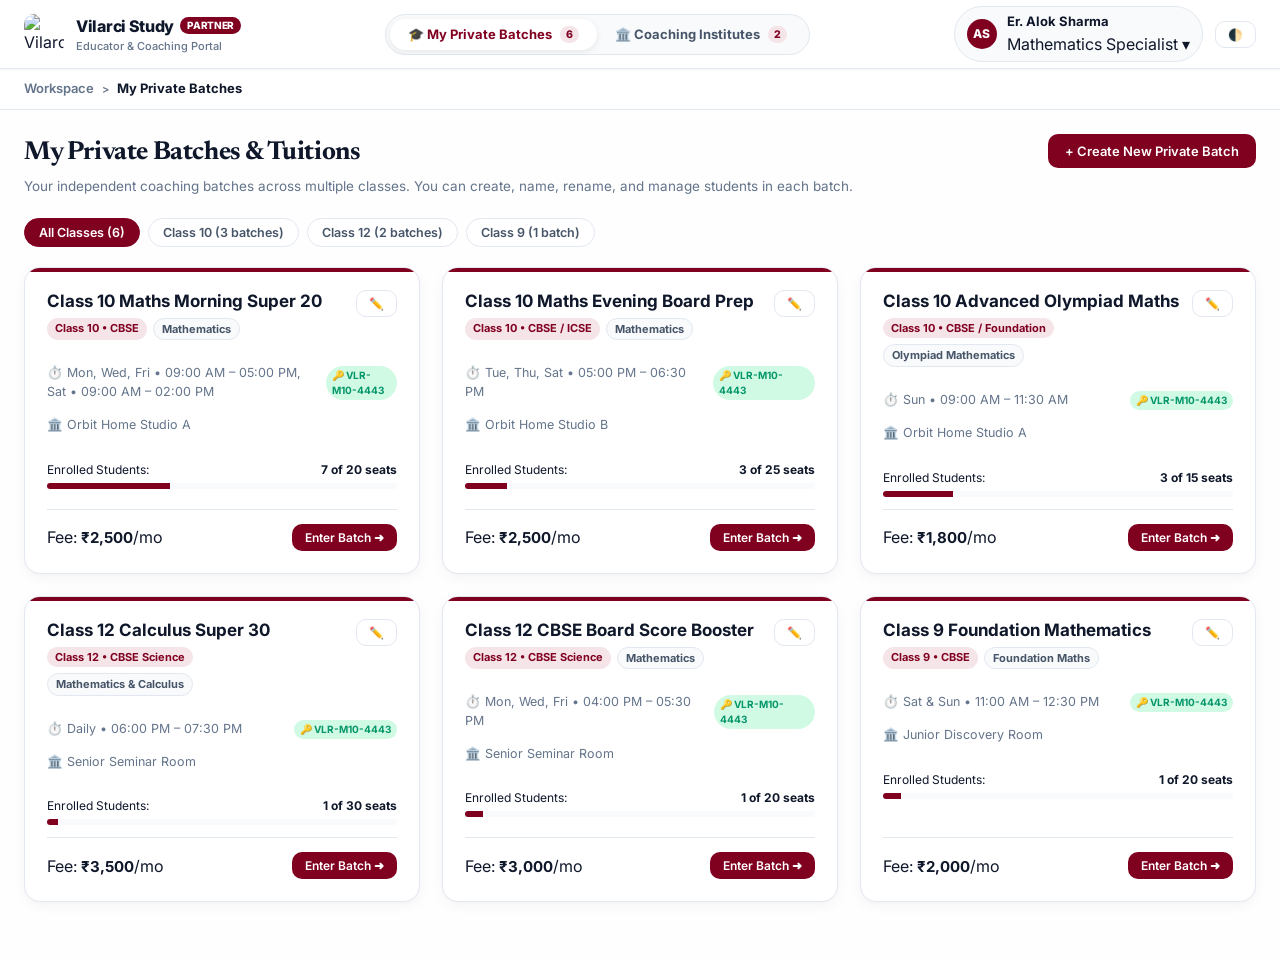
==== commit d787139a: "feat: complete date-by-date attendance, schedule time picker, back navigation, and remove receipts" ====
--- a/Vilarci-study-partner-demo/Antigravity/index.html
+++ b/Vilarci-study-partner-demo/Antigravity/index.html
@@ -275,13 +275,16 @@
 
           <!-- Active Batch Profile Card in Sidebar -->
           <div class="deck-sidebar-batch-card">
-            <div style="display:flex; align-items:center; gap:6px; margin-bottom:4px;">
-              <span class="pill pill-primary" id="deckContextBadge">Private Batch</span>
-              <span class="pill pill-muted" id="deckGradeBadge">Class 10 CBSE</span>
+            <div style="display:flex; align-items:center; justify-content:space-between; gap:6px; margin-bottom:6px; flex-wrap:wrap;">
+              <div style="display:flex; align-items:center; gap:6px;">
+                <span class="pill pill-primary" id="deckContextBadge">Private Batch</span>
+                <span class="pill pill-muted" id="deckGradeBadge">Class 10 CBSE</span>
+              </div>
+              <span class="badge badge-success font-mono" id="deckCodeBadge" style="font-size:10px; padding:2px 6px;">VLR-M10-4443</span>
             </div>
             <h2 class="deck-sidebar-batch-title" id="deckTitleDisplay">Class 10 Maths Morning Super 20</h2>
-            <div class="deck-sidebar-batch-schedule" id="deckMetaDisplay">Mon, Wed, Fri • 07:30 AM – 09:00 AM</div>
-            <div class="deck-sidebar-batch-room" id="deckRoomDisplay">📍 Room: Orbit Home Studio A</div>
+            <div class="deck-sidebar-batch-schedule" id="deckMetaDisplay">🕒 Mon, Wed, Fri • 09:00 AM – 05:00 PM</div>
+            <div class="deck-sidebar-batch-room" id="deckRoomDisplay">📍 Orbit Home Studio A</div>
           </div>
 
           <!-- Vertical Navigation Tabs Menu -->
@@ -391,71 +394,122 @@
               </article>
             </div>
 
-            <!-- ─── SUB-TAB 2: DAILY ATTENDANCE & QR TERMINAL ────────────────── -->
+            <!-- ─── SUB-TAB 2: DAILY ATTENDANCE & DATE-BY-DATE REGISTER ───── -->
             <div id="dsub-attendance" class="dsub-view" style="display:none;">
-              <div class="qr-terminal-box">
-                <div class="qr-code-graphic">
-                  <svg viewBox="0 0 100 100" xmlns="http://www.w3.org/2000/svg">
-                    <rect x="5" y="5" width="28" height="28" fill="#800020" rx="3"/>
-                    <rect x="9" y="9" width="20" height="20" fill="#ffffff" rx="2"/>
-                    <rect x="13" y="13" width="12" height="12" fill="#800020" rx="1"/>
-                    <rect x="67" y="5" width="28" height="28" fill="#800020" rx="3"/>
-                    <rect x="71" y="9" width="20" height="20" fill="#ffffff" rx="2"/>
-                    <rect x="75" y="13" width="12" height="12" fill="#800020" rx="1"/>
-                    <rect x="5" y="67" width="28" height="28" fill="#800020" rx="3"/>
-                    <rect x="9" y="71" width="20" height="20" fill="#ffffff" rx="2"/>
-                    <rect x="13" y="75" width="12" height="12" fill="#800020" rx="1"/>
-                    <rect x="38" y="10" width="5" height="5" fill="#800020"/>
-                    <rect x="48" y="10" width="5" height="5" fill="#800020"/>
-                    <rect x="38" y="40" width="8" height="8" fill="#D97706"/>
-                    <rect x="52" y="42" width="6" height="6" fill="#800020"/>
-                    <rect x="68" y="44" width="8" height="8" fill="#800020"/>
-                    <rect x="40" y="60" width="6" height="6" fill="#800020"/>
-                    <rect x="54" y="58" width="8" height="8" fill="#800020"/>
-                    <rect x="42" y="74" width="7" height="7" fill="#800020"/>
-                  </svg>
-                </div>
-                <div style="flex:1;">
-                  <span class="badge badge-success">LIVE CLASSROOM QR CHECK-IN</span>
-                  <h3 style="font-size:18px; font-weight:700; margin:6px 0;" id="deckQrBatchTitle">Classroom Check-in QR</h3>
-                  <p class="text-xs text-muted" style="line-height:1.45;">Project on the screen. Students scan with their <strong>Vilarci Study</strong> portal to verify attendance (+10 pts).</p>
-                  <div style="margin-top:10px; display:flex; gap:10px;">
-                    <button type="button" class="btn btn-outline btn-sm" id="btnRefreshQrSession">🔄 Refresh Token</button>
-                    <button type="button" class="btn btn-primary btn-sm" id="btnProjectorFullscreen">📺 Fullscreen Mode</button>
-                  </div>
-                </div>
-              </div>
-
-              <article class="card">
-                <div class="card-header" style="flex-wrap:wrap; gap:12px;">
-                  <div>
-                    <h3 class="card-title">Today's Attendance Sheet — 20 Oct 2026</h3>
-                    <span class="card-subtitle">Click P (Present), L (Late), or A (Absent) to override status</span>
-                  </div>
-                  <div style="display:flex; gap:8px;">
+              <!-- Attendance Mode Switcher & Date Controls -->
+              <div style="background:var(--surface); border:1px solid var(--border); border-radius:var(--radius-lg); padding:16px 20px; margin-bottom:18px; box-shadow:0 1px 3px rgba(0,0,0,0.04);">
+                <div style="display:flex; justify-content:space-between; align-items:center; flex-wrap:wrap; gap:12px; margin-bottom:14px;">
+                  <div style="display:flex; align-items:center; gap:8px;">
+                    <button type="button" class="chip-btn active" id="btnAttViewMarking">📋 Daily Session Marking</button>
+                    <button type="button" class="chip-btn" id="btnAttViewRegister">📊 Date-by-Date Register Matrix</button>
+                  </div>
+                  <div style="display:flex; align-items:center; gap:10px; flex-wrap:wrap;">
                     <button type="button" class="btn btn-outline btn-sm" id="btnDeckMarkAllPresent">✓ Mark All Present</button>
-                    <button type="button" class="btn btn-primary btn-sm" id="btnDeckSaveAttendance">Save Session</button>
-                  </div>
-                </div>
-                <div class="card-body" style="padding:0;">
-                  <div class="table-responsive">
-                    <table class="data-table">
-                      <thead>
-                        <tr>
-                          <th>Roll No</th>
-                          <th>Student Name</th>
-                          <th>Status</th>
-                          <th>Points</th>
-                          <th>Parent Alert</th>
-                        </tr>
-                      </thead>
-                      <tbody id="deckAttendanceTableBody">
-                        <!-- Populated dynamically by JS -->
-                      </tbody>
-                    </table>
-                  </div>
-                </div>
-              </article>
+                    <button type="button" class="btn btn-primary btn-sm" id="btnDeckSaveAttendance">💾 Save Attendance for Date</button>
+                  </div>
+                </div>
+
+                <!-- Session Date Picker & Quick History Chips -->
+                <div style="display:flex; align-items:center; gap:12px; flex-wrap:wrap; padding-top:10px; border-top:1px solid var(--border);">
+                  <div style="display:flex; align-items:center; gap:8px;">
+                    <label class="form-label" style="margin:0; font-size:12px; font-weight:800; text-transform:uppercase; color:var(--text-muted);">Session Date:</label>
+                    <input type="date" id="deckAttDatePicker" class="form-input" style="width:145px; padding:6px 10px; font-weight:700; font-size:12.5px;">
+                  </div>
+                  <div style="display:flex; align-items:center; gap:6px; flex-wrap:wrap;" id="deckAttRecentChips">
+                    <!-- Date chips rendered dynamically -->
+                  </div>
+                </div>
+              </div>
+
+              <!-- VIEW 1: DAILY SESSION MARKING & QR TERMINAL -->
+              <div id="deckAttDailySection">
+                <div class="qr-terminal-box">
+                  <div class="qr-code-graphic">
+                    <svg viewBox="0 0 100 100" xmlns="http://www.w3.org/2000/svg">
+                      <rect x="5" y="5" width="28" height="28" fill="#800020" rx="3"/>
+                      <rect x="9" y="9" width="20" height="20" fill="#ffffff" rx="2"/>
+                      <rect x="13" y="13" width="12" height="12" fill="#800020" rx="1"/>
+                      <rect x="67" y="5" width="28" height="28" fill="#800020" rx="3"/>
+                      <rect x="71" y="9" width="20" height="20" fill="#ffffff" rx="2"/>
+                      <rect x="75" y="13" width="12" height="12" fill="#800020" rx="1"/>
+                      <rect x="5" y="67" width="28" height="28" fill="#800020" rx="3"/>
+                      <rect x="9" y="71" width="20" height="20" fill="#ffffff" rx="2"/>
+                      <rect x="13" y="75" width="12" height="12" fill="#800020" rx="1"/>
+                      <rect x="38" y="10" width="5" height="5" fill="#800020"/>
+                      <rect x="48" y="10" width="5" height="5" fill="#800020"/>
+                      <rect x="38" y="40" width="8" height="8" fill="#D97706"/>
+                      <rect x="52" y="42" width="6" height="6" fill="#800020"/>
+                      <rect x="68" y="44" width="8" height="8" fill="#800020"/>
+                      <rect x="40" y="60" width="6" height="6" fill="#800020"/>
+                      <rect x="54" y="58" width="8" height="8" fill="#800020"/>
+                      <rect x="42" y="74" width="7" height="7" fill="#800020"/>
+                    </svg>
+                  </div>
+                  <div style="flex:1;">
+                    <span class="badge badge-success">LIVE CLASSROOM QR CHECK-IN</span>
+                    <h3 style="font-size:18px; font-weight:700; margin:6px 0;" id="deckQrBatchTitle">Classroom Check-in QR</h3>
+                    <p class="text-xs text-muted" style="line-height:1.45;">Project on the screen. Students scan with their <strong>Vilarci Study</strong> portal to verify attendance (+10 pts).</p>
+                    <div style="margin-top:10px; display:flex; gap:10px;">
+                      <button type="button" class="btn btn-outline btn-sm" id="btnRefreshQrSession">🔄 Refresh Token</button>
+                      <button type="button" class="btn btn-primary btn-sm" id="btnProjectorFullscreen">📺 Fullscreen Mode</button>
+                    </div>
+                  </div>
+                </div>
+
+                <article class="card">
+                  <div class="card-header" style="flex-wrap:wrap; gap:12px;">
+                    <div>
+                      <h3 class="card-title" id="deckAttSheetTitle">Daily Attendance Sheet — 20 Oct 2026</h3>
+                      <span class="card-subtitle">Click P (Present), L (Late), or A (Absent) to record attendance for this date</span>
+                    </div>
+                    <div class="text-xs font-bold" id="deckAttDayStatsSummary" style="color:var(--primary);">
+                      <!-- E.g. Present: 5 • Late: 1 • Absent: 1 -->
+                    </div>
+                  </div>
+                  <div class="card-body" style="padding:0;">
+                    <div class="table-responsive">
+                      <table class="data-table">
+                        <thead>
+                          <tr>
+                            <th>Roll No</th>
+                            <th>Student Name</th>
+                            <th>Attendance Status</th>
+                            <th>Points</th>
+                            <th>Parent WhatsApp Notification</th>
+                          </tr>
+                        </thead>
+                        <tbody id="deckAttendanceTableBody">
+                          <!-- Populated dynamically by JS -->
+                        </tbody>
+                      </table>
+                    </div>
+                  </div>
+                </article>
+              </div>
+
+              <!-- VIEW 2: FULL DATE-BY-DATE ATTENDANCE REGISTER MATRIX -->
+              <div id="deckAttMatrixSection" style="display:none;">
+                <article class="card">
+                  <div class="card-header" style="flex-wrap:wrap; gap:12px;">
+                    <div>
+                      <h3 class="card-title">Full Attendance Register Matrix (Date-by-Date)</h3>
+                      <span class="card-subtitle">Complete chronological record of student presence across all conducted sessions</span>
+                    </div>
+                    <div style="display:flex; align-items:center; gap:10px; font-size:11.5px;">
+                      <span style="display:inline-flex; align-items:center; gap:4px;"><span class="att-matrix-p">P</span> Present</span>
+                      <span style="display:inline-flex; align-items:center; gap:4px;"><span class="att-matrix-l">L</span> Late</span>
+                      <span style="display:inline-flex; align-items:center; gap:4px;"><span class="att-matrix-a">A</span> Absent</span>
+                    </div>
+                  </div>
+                  <div class="card-body" style="padding:0;">
+                    <div class="table-responsive">
+                      <table class="data-table" id="deckAttMatrixTable">
+                        <!-- Rendered dynamically -->
+                      </table>
+                    </div>
+                  </div>
+                </article>
+              </div>
             </div>
 
             <!-- ─── SUB-TAB 3: POINTS & HONORS DISPENSER DESK ────────────────── -->
@@ -691,51 +745,190 @@
                       </div>
                     </div>
 
-                    <!-- Day-by-Day Weekly Schedule Editor (Exact Schema Specified) -->
-                    <div style="margin:20px 0; background:var(--surface-muted); padding:18px; border-radius:var(--radius-md); border:1px solid var(--border);">
-                      <div style="display:flex; justify-content:space-between; align-items:center; margin-bottom:12px;">
+                    <!-- Day-by-Day Weekly Schedule Editor (Screenshot 2 Architecture) -->
+                    <div style="margin:20px 0; background:var(--surface-muted); padding:18px; border-radius:var(--radius-lg); border:1px solid var(--border);">
+                      <div style="display:flex; justify-content:space-between; align-items:center; margin-bottom:14px; flex-wrap:wrap; gap:8px;">
                         <div>
                           <strong style="font-size:14px;">📅 Weekly Schedule Configuration</strong>
-                          <div class="text-xs text-muted">Saved in exact day-wise timing structure (e.g. mon, tue, wed, thu, fri, sat, sun)</div>
+                          <div class="text-xs text-muted">Toggle days ON/OFF and select class operating hours (Saved in exact standard JSON format)</div>
                         </div>
-                        <span class="badge badge-primary">Structured JSON</span>
+                        <span class="badge badge-primary">Interactive Time Selectors</span>
                       </div>
 
-                      <div style="display:grid; grid-template-columns:repeat(auto-fit, minmax(280px, 1fr)); gap:12px;" id="weeklyScheduleEditorGrid">
+                      <div class="schedule-editor-card" id="weeklyScheduleEditorCard">
                         <!-- Monday -->
-                        <div class="form-group" style="margin-bottom:0;">
-                          <label class="form-label" style="font-size:11.5px;">Monday:</label>
-                          <input type="text" id="sched_mon" class="form-input text-xs" value="09:00 AM - 05:00 PM">
+                        <div class="sched-day-row" id="row_sched_mon" data-day="mon">
+                          <div class="sched-day-meta">
+                            <label class="switch-toggle">
+                              <input type="checkbox" id="tog_sched_mon" checked>
+                              <span class="switch-slider"></span>
+                            </label>
+                            <span class="sched-day-name">Monday</span>
+                          </div>
+                          <div class="sched-time-range" id="range_sched_mon">
+                            <div class="time-picker-pill">
+                              <span class="time-glyph">☀️</span>
+                              <input type="text" class="time-field" id="start_sched_mon" value="09:00 AM" placeholder="09:00 AM">
+                              <span class="clock-glyph">🕒</span>
+                            </div>
+                            <span class="to-label">TO</span>
+                            <div class="time-picker-pill">
+                              <span class="time-glyph">🌙</span>
+                              <input type="text" class="time-field" id="end_sched_mon" value="05:00 PM" placeholder="05:00 PM">
+                              <span class="clock-glyph">🕒</span>
+                            </div>
+                          </div>
+                          <span class="sched-closed-tag" id="tag_sched_mon">Closed</span>
                         </div>
+
                         <!-- Tuesday -->
-                        <div class="form-group" style="margin-bottom:0;">
-                          <label class="form-label" style="font-size:11.5px;">Tuesday:</label>
-                          <input type="text" id="sched_tue" class="form-input text-xs" value="09:00 AM - 05:00 PM">
+                        <div class="sched-day-row day-closed" id="row_sched_tue" data-day="tue">
+                          <div class="sched-day-meta">
+                            <label class="switch-toggle">
+                              <input type="checkbox" id="tog_sched_tue">
+                              <span class="switch-slider"></span>
+                            </label>
+                            <span class="sched-day-name">Tuesday</span>
+                          </div>
+                          <div class="sched-time-range" id="range_sched_tue">
+                            <div class="time-picker-pill">
+                              <span class="time-glyph">☀️</span>
+                              <input type="text" class="time-field" id="start_sched_tue" value="09:00 AM" placeholder="09:00 AM">
+                              <span class="clock-glyph">🕒</span>
+                            </div>
+                            <span class="to-label">TO</span>
+                            <div class="time-picker-pill">
+                              <span class="time-glyph">🌙</span>
+                              <input type="text" class="time-field" id="end_sched_tue" value="05:00 PM" placeholder="05:00 PM">
+                              <span class="clock-glyph">🕒</span>
+                            </div>
+                          </div>
+                          <span class="sched-closed-tag" id="tag_sched_tue">Closed</span>
                         </div>
+
                         <!-- Wednesday -->
-                        <div class="form-group" style="margin-bottom:0;">
-                          <label class="form-label" style="font-size:11.5px;">Wednesday:</label>
-                          <input type="text" id="sched_wed" class="form-input text-xs" value="09:00 AM - 05:00 PM">
+                        <div class="sched-day-row" id="row_sched_wed" data-day="wed">
+                          <div class="sched-day-meta">
+                            <label class="switch-toggle">
+                              <input type="checkbox" id="tog_sched_wed" checked>
+                              <span class="switch-slider"></span>
+                            </label>
+                            <span class="sched-day-name">Wednesday</span>
+                          </div>
+                          <div class="sched-time-range" id="range_sched_wed">
+                            <div class="time-picker-pill">
+                              <span class="time-glyph">☀️</span>
+                              <input type="text" class="time-field" id="start_sched_wed" value="09:00 AM" placeholder="09:00 AM">
+                              <span class="clock-glyph">🕒</span>
+                            </div>
+                            <span class="to-label">TO</span>
+                            <div class="time-picker-pill">
+                              <span class="time-glyph">🌙</span>
+                              <input type="text" class="time-field" id="end_sched_wed" value="05:00 PM" placeholder="05:00 PM">
+                              <span class="clock-glyph">🕒</span>
+                            </div>
+                          </div>
+                          <span class="sched-closed-tag" id="tag_sched_wed">Closed</span>
                         </div>
+
                         <!-- Thursday -->
-                        <div class="form-group" style="margin-bottom:0;">
-                          <label class="form-label" style="font-size:11.5px;">Thursday:</label>
-                          <input type="text" id="sched_thu" class="form-input text-xs" value="09:00 AM - 05:00 PM">
+                        <div class="sched-day-row day-closed" id="row_sched_thu" data-day="thu">
+                          <div class="sched-day-meta">
+                            <label class="switch-toggle">
+                              <input type="checkbox" id="tog_sched_thu">
+                              <span class="switch-slider"></span>
+                            </label>
+                            <span class="sched-day-name">Thursday</span>
+                          </div>
+                          <div class="sched-time-range" id="range_sched_thu">
+                            <div class="time-picker-pill">
+                              <span class="time-glyph">☀️</span>
+                              <input type="text" class="time-field" id="start_sched_thu" value="09:00 AM" placeholder="09:00 AM">
+                              <span class="clock-glyph">🕒</span>
+                            </div>
+                            <span class="to-label">TO</span>
+                            <div class="time-picker-pill">
+                              <span class="time-glyph">🌙</span>
+                              <input type="text" class="time-field" id="end_sched_thu" value="05:00 PM" placeholder="05:00 PM">
+                              <span class="clock-glyph">🕒</span>
+                            </div>
+                          </div>
+                          <span class="sched-closed-tag" id="tag_sched_thu">Closed</span>
                         </div>
+
                         <!-- Friday -->
-                        <div class="form-group" style="margin-bottom:0;">
-                          <label class="form-label" style="font-size:11.5px;">Friday:</label>
-                          <input type="text" id="sched_fri" class="form-input text-xs" value="09:00 AM - 05:00 PM">
+                        <div class="sched-day-row" id="row_sched_fri" data-day="fri">
+                          <div class="sched-day-meta">
+                            <label class="switch-toggle">
+                              <input type="checkbox" id="tog_sched_fri" checked>
+                              <span class="switch-slider"></span>
+                            </label>
+                            <span class="sched-day-name">Friday</span>
+                          </div>
+                          <div class="sched-time-range" id="range_sched_fri">
+                            <div class="time-picker-pill">
+                              <span class="time-glyph">☀️</span>
+                              <input type="text" class="time-field" id="start_sched_fri" value="09:00 AM" placeholder="09:00 AM">
+                              <span class="clock-glyph">🕒</span>
+                            </div>
+                            <span class="to-label">TO</span>
+                            <div class="time-picker-pill">
+                              <span class="time-glyph">🌙</span>
+                              <input type="text" class="time-field" id="end_sched_fri" value="05:00 PM" placeholder="05:00 PM">
+                              <span class="clock-glyph">🕒</span>
+                            </div>
+                          </div>
+                          <span class="sched-closed-tag" id="tag_sched_fri">Closed</span>
                         </div>
+
                         <!-- Saturday -->
-                        <div class="form-group" style="margin-bottom:0;">
-                          <label class="form-label" style="font-size:11.5px;">Saturday:</label>
-                          <input type="text" id="sched_sat" class="form-input text-xs" value="09:00 AM - 02:00 PM">
+                        <div class="sched-day-row" id="row_sched_sat" data-day="sat">
+                          <div class="sched-day-meta">
+                            <label class="switch-toggle">
+                              <input type="checkbox" id="tog_sched_sat" checked>
+                              <span class="switch-slider"></span>
+                            </label>
+                            <span class="sched-day-name">Saturday</span>
+                          </div>
+                          <div class="sched-time-range" id="range_sched_sat">
+                            <div class="time-picker-pill">
+                              <span class="time-glyph">☀️</span>
+                              <input type="text" class="time-field" id="start_sched_sat" value="09:00 AM" placeholder="09:00 AM">
+                              <span class="clock-glyph">🕒</span>
+                            </div>
+                            <span class="to-label">TO</span>
+                            <div class="time-picker-pill">
+                              <span class="time-glyph">🌙</span>
+                              <input type="text" class="time-field" id="end_sched_sat" value="02:00 PM" placeholder="02:00 PM">
+                              <span class="clock-glyph">🕒</span>
+                            </div>
+                          </div>
+                          <span class="sched-closed-tag" id="tag_sched_sat">Closed</span>
                         </div>
+
                         <!-- Sunday -->
-                        <div class="form-group" style="margin-bottom:0;">
-                          <label class="form-label" style="font-size:11.5px;">Sunday:</label>
-                          <input type="text" id="sched_sun" class="form-input text-xs" value="Closed">
+                        <div class="sched-day-row day-closed" id="row_sched_sun" data-day="sun">
+                          <div class="sched-day-meta">
+                            <label class="switch-toggle">
+                              <input type="checkbox" id="tog_sched_sun">
+                              <span class="switch-slider"></span>
+                            </label>
+                            <span class="sched-day-name">Sunday</span>
+                          </div>
+                          <div class="sched-time-range" id="range_sched_sun">
+                            <div class="time-picker-pill">
+                              <span class="time-glyph">☀️</span>
+                              <input type="text" class="time-field" id="start_sched_sun" value="09:00 AM" placeholder="09:00 AM">
+                              <span class="clock-glyph">🕒</span>
+                            </div>
+                            <span class="to-label">TO</span>
+                            <div class="time-picker-pill">
+                              <span class="time-glyph">🌙</span>
+                              <input type="text" class="time-field" id="end_sched_sun" value="05:00 PM" placeholder="05:00 PM">
+                              <span class="clock-glyph">🕒</span>
+                            </div>
+                          </div>
+                          <span class="sched-closed-tag" id="tag_sched_sun">Closed</span>
                         </div>
                       </div>
 
@@ -1209,11 +1402,11 @@
           </div>
 
           <div class="form-group">
-            <label class="form-label">Receipt / Transaction Ref (Optional):</label>
+            <label class="form-label">Payment / Transaction Ref (Optional):</label>
             <input type="text" id="payRefInput" class="form-input font-mono text-xs" placeholder="Auto-generated if blank">
           </div>
 
-          <button type="submit" class="btn btn-primary" style="width:100%; padding:10px;">Confirm &amp; Issue Stamped Receipt ➜</button>
+          <button type="submit" class="btn btn-primary" style="width:100%; padding:10px;">Confirm Payment Record ✓</button>
         </form>
       </div>
     </div>
@@ -1292,7 +1485,7 @@
                 <th>Status</th>
                 <th>Paid Date</th>
                 <th>Payment Mode</th>
-                <th>Receipt / Action</th>
+                <th>Transaction Ref / Action</th>
               </tr>
             </thead>
             <tbody id="histFeeTableBody">
@@ -1304,72 +1497,6 @@
     </div>
   </div>
 
-  <!-- ─── MODAL: OFFICIAL PRINTABLE STAMPED FEE RECEIPT ───────────────────── -->
-  <div class="modal-overlay" id="modalViewFeeReceipt">
-    <div class="modal-window" style="max-width:520px; background:#fff;">
-      <div class="modal-header" style="border-bottom:1px dashed var(--border);">
-        <h3 class="modal-title">🧾 Official Tuition Fee Receipt</h3>
-        <button type="button" class="modal-close-btn" data-close-modal="modalViewFeeReceipt">&times;</button>
-      </div>
-      <div class="modal-body" id="receiptPrintableArea" style="padding:24px;">
-        <!-- Header -->
-        <div style="display:flex; justify-content:space-between; align-items:flex-start; margin-bottom:16px;">
-          <div style="display:flex; align-items:center; gap:8px;">
-            <img src="https://officialpic.vilarci.in/Icons/web-icon.png" alt="Logo" style="width:34px; height:34px; border-radius:6px;">
-            <div>
-              <div style="font-weight:800; font-size:14px; color:#800020;">VILARCI STUDY PARTNER</div>
-              <div style="font-size:10px; color:#64748b;" id="recInstituteName">Classroom Tuition Studio</div>
-            </div>
-          </div>
-          <div style="text-align:right;">
-            <span class="badge badge-success" style="font-size:11px; font-weight:800;">FEE PAID</span>
-            <div style="font-family:var(--font-mono); font-size:11px; margin-top:3px; font-weight:700;" id="recRefNumber">REC-2610-01</div>
-          </div>
-        </div>
-
-        <!-- Receipt Metadata Grid -->
-        <div style="background:#f8fafc; border:1px solid #e2e8f0; border-radius:8px; padding:12px; margin-bottom:14px; font-size:12.5px;">
-          <div style="display:grid; grid-template-columns:1fr 1fr; gap:8px; margin-bottom:6px;">
-            <div><strong>Student:</strong> <span id="recStudentName">Aryan Mehta</span></div>
-            <div><strong>Roll No:</strong> <span id="recStudentRoll">SA-101</span></div>
-          </div>
-          <div style="display:grid; grid-template-columns:1fr 1fr; gap:8px; margin-bottom:6px;">
-            <div><strong>Batch:</strong> <span id="recBatchName">Class 10 Morning</span></div>
-            <div><strong>Month:</strong> <span id="recMonthName">October 2026</span></div>
-          </div>
-          <div style="display:grid; grid-template-columns:1fr 1fr; gap:8px;">
-            <div><strong>Paid Date:</strong> <span id="recPaidDate">02 Oct 2026</span></div>
-            <div><strong>Mode:</strong> <span id="recPaymentMode">UPI (Google Pay)</span></div>
-          </div>
-        </div>
-
-        <!-- Amount Box -->
-        <div style="border:2px dashed #800020; border-radius:8px; padding:12px; text-align:center; margin-bottom:16px; background:#fff;">
-          <div style="font-size:11px; text-transform:uppercase; color:#64748b; font-weight:700;">Total Tuition Fee Received</div>
-          <div style="font-size:26px; font-weight:800; color:#800020; font-family:var(--font-mono);" id="recAmountDisplay">₹2,500.00</div>
-          <div style="font-size:11px; color:#059669; font-weight:700;">Payment Verified &bull; Settle Status Cleared</div>
-        </div>
-
-        <!-- Signature Stamp Box -->
-        <div style="display:flex; justify-content:space-between; align-items:flex-end; padding-top:10px; border-top:1px solid #e2e8f0;">
-          <div>
-            <div style="width:70px; height:70px; border:2px solid #800020; border-radius:50%; display:flex; flex-direction:column; align-items:center; justify-content:center; text-align:center; transform:rotate(-12deg); color:#800020; font-weight:800; font-size:8px;">
-              <span>VILARCI</span>
-              <span style="font-size:10px;">★ PAID ★</span>
-              <span style="font-size:7px;">VERIFIED</span>
-            </div>
-          </div>
-          <div style="text-align:right;">
-            <div style="font-family:var(--font-serif); font-style:italic; font-size:15px; color:#800020; font-weight:700;" id="recTeacherSign">Er. Alok Sharma</div>
-            <div style="font-size:10.5px; color:#64748b; font-weight:600;">Authorized Faculty Signatory</div>
-          </div>
-        </div>
-
-        <button type="button" class="btn btn-primary" onclick="window.print()" style="width:100%; margin-top:16px;">🖨️ Print Stamped Receipt</button>
-      </div>
-    </div>
-  </div>
-
   <!-- Scripts -->
   <script src="js/data.js"></script>
   <script src="js/main.js"></script>
--- a/Vilarci-study-partner-demo/Antigravity/css/styles.css
+++ b/Vilarci-study-partner-demo/Antigravity/css/styles.css
@@ -1042,30 +1042,37 @@
 }
 
 .deck-sidebar-batch-card {
-  padding: 16px 20px;
-  background: var(--primary-light);
-  border-bottom: 1px solid rgba(128, 0, 32, 0.15);
+  padding: 16px 18px;
+  background: var(--surface);
+  border-bottom: 1px solid var(--border);
+  border-left: 3px solid var(--primary);
 }
 
 .deck-sidebar-batch-title {
-  font-family: var(--font-serif);
-  font-size: 16.5px;
-  font-weight: 700;
-  color: var(--primary);
-  margin: 6px 0 3px 0;
-  line-height: 1.3;
+  font-family: var(--font-sans);
+  font-size: 15px;
+  font-weight: 800;
+  color: var(--text-main);
+  margin: 6px 0 6px 0;
+  line-height: 1.35;
 }
 
 .deck-sidebar-batch-schedule {
   font-size: 11.5px;
   color: var(--text-muted);
   font-weight: 600;
+  display: flex;
+  align-items: center;
+  gap: 5px;
 }
 
 .deck-sidebar-batch-room {
-  font-size: 11px;
+  font-size: 11.5px;
   color: var(--text-muted);
-  margin-top: 3px;
+  margin-top: 4px;
+  display: flex;
+  align-items: center;
+  gap: 5px;
 }
 
 .deck-sidebar-nav {
@@ -1229,3 +1236,219 @@
     padding: 16px 14px 40px 14px;
   }
 }
+
+/* ─── SWITCH TOGGLE (iOS / Modern Pill Style) ────────────────────────────── */
+.switch-toggle {
+  position: relative;
+  display: inline-block;
+  width: 44px;
+  height: 24px;
+  flex-shrink: 0;
+}
+
+.switch-toggle input {
+  opacity: 0;
+  width: 0;
+  height: 0;
+}
+
+.switch-slider {
+  position: absolute;
+  cursor: pointer;
+  top: 0; left: 0; right: 0; bottom: 0;
+  background-color: #cbd5e1;
+  transition: all 0.25s ease;
+  border-radius: 24px;
+}
+
+.switch-slider:before {
+  position: absolute;
+  content: "";
+  height: 18px;
+  width: 18px;
+  left: 3px;
+  bottom: 3px;
+  background-color: #ffffff;
+  transition: all 0.25s ease;
+  border-radius: 50%;
+  box-shadow: 0 1px 3px rgba(0, 0, 0, 0.2);
+}
+
+.switch-toggle input:checked + .switch-slider {
+  background-color: var(--primary, #800020);
+}
+
+.switch-toggle input:checked + .switch-slider:before {
+  transform: translateX(20px);
+}
+
+/* ─── WEEKLY SCHEDULE TIME SELECTOR (Screenshot 2 Architecture) ─────────── */
+.schedule-editor-card {
+  background: var(--surface);
+  border: 1px solid var(--border);
+  border-radius: var(--radius-lg);
+  padding: 18px 20px;
+  display: flex;
+  flex-direction: column;
+  gap: 12px;
+}
+
+.sched-day-row {
+  display: flex;
+  align-items: center;
+  justify-content: space-between;
+  padding: 10px 14px;
+  background: var(--surface-muted);
+  border: 1px solid var(--border);
+  border-radius: var(--radius-md);
+  transition: all 0.2s ease;
+  flex-wrap: wrap;
+  gap: 12px;
+}
+
+.sched-day-row:hover {
+  border-color: #cbd5e1;
+}
+
+.sched-day-row.day-closed {
+  background: transparent;
+  border-style: dashed;
+}
+
+.sched-day-meta {
+  display: flex;
+  align-items: center;
+  gap: 14px;
+  width: 160px;
+}
+
+.sched-day-name {
+  font-weight: 700;
+  font-size: 14px;
+  color: var(--text-main);
+}
+
+.sched-time-range {
+  display: flex;
+  align-items: center;
+  gap: 10px;
+  transition: opacity 0.2s ease;
+}
+
+.sched-day-row.day-closed .sched-time-range {
+  opacity: 0.35;
+  pointer-events: none;
+}
+
+.time-picker-pill {
+  display: flex;
+  align-items: center;
+  gap: 8px;
+  background: #ffffff;
+  border: 1px solid var(--border);
+  border-radius: var(--radius-md);
+  padding: 6px 12px;
+  box-shadow: 0 1px 2px rgba(0,0,0,0.03);
+}
+
+.time-picker-pill .time-glyph {
+  font-size: 13px;
+}
+
+.time-picker-pill .clock-glyph {
+  font-size: 12px;
+  color: var(--text-muted);
+}
+
+.time-picker-pill .time-field {
+  border: none;
+  background: transparent;
+  font-weight: 700;
+  font-size: 13px;
+  color: var(--text-main);
+  outline: none;
+  font-family: var(--font-sans);
+  width: 86px;
+  text-align: center;
+}
+
+.to-label {
+  font-size: 11px;
+  font-weight: 800;
+  color: var(--text-muted);
+  letter-spacing: 0.5px;
+  text-transform: uppercase;
+}
+
+.sched-closed-tag {
+  font-size: 11.5px;
+  font-weight: 700;
+  color: var(--text-muted);
+  display: none;
+  padding: 4px 10px;
+  background: rgba(148, 163, 184, 0.15);
+  border-radius: var(--radius-pill);
+}
+
+.sched-day-row.day-closed .sched-closed-tag {
+  display: inline-block;
+}
+
+/* ─── ATTENDANCE DATE-BY-DATE REGISTER MATRIX ────────────────────────────── */
+.att-quick-chip {
+  padding: 5px 12px;
+  font-size: 11.5px;
+  font-weight: 700;
+  border-radius: var(--radius-pill);
+  border: 1px solid var(--border);
+  background: var(--surface);
+  cursor: pointer;
+  transition: all 0.15s ease;
+  color: var(--text-main);
+}
+
+.att-quick-chip:hover, .att-quick-chip.active {
+  background: var(--primary);
+  color: #ffffff;
+  border-color: var(--primary);
+}
+
+.att-matrix-p {
+  display: inline-flex;
+  align-items: center;
+  justify-content: center;
+  width: 24px;
+  height: 24px;
+  border-radius: 6px;
+  background: #dcfce7;
+  color: #166534;
+  font-weight: 800;
+  font-size: 11px;
+}
+
+.att-matrix-l {
+  display: inline-flex;
+  align-items: center;
+  justify-content: center;
+  width: 24px;
+  height: 24px;
+  border-radius: 6px;
+  background: #fef3c7;
+  color: #b45309;
+  font-weight: 800;
+  font-size: 11px;
+}
+
+.att-matrix-a {
+  display: inline-flex;
+  align-items: center;
+  justify-content: center;
+  width: 24px;
+  height: 24px;
+  border-radius: 6px;
+  background: #fee2e2;
+  color: #991b1b;
+  font-weight: 800;
+  font-size: 11px;
+}
+
